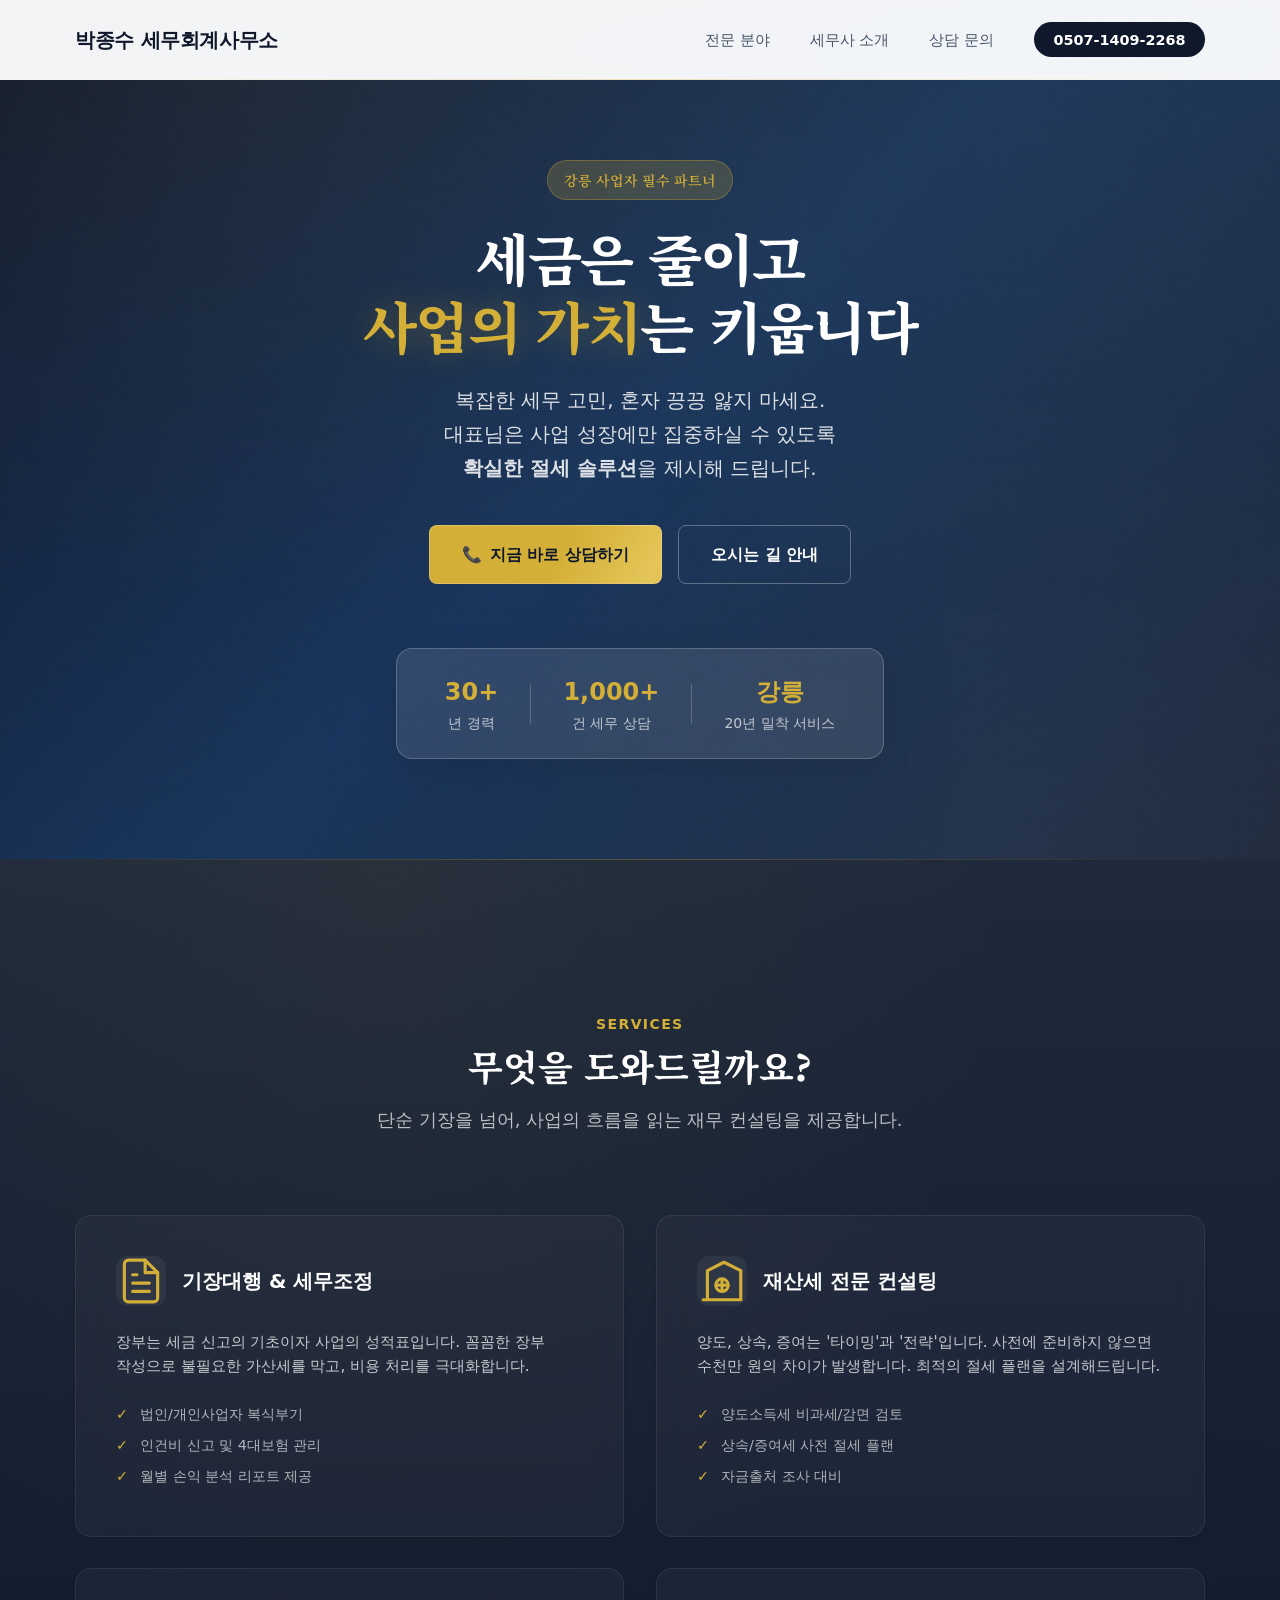
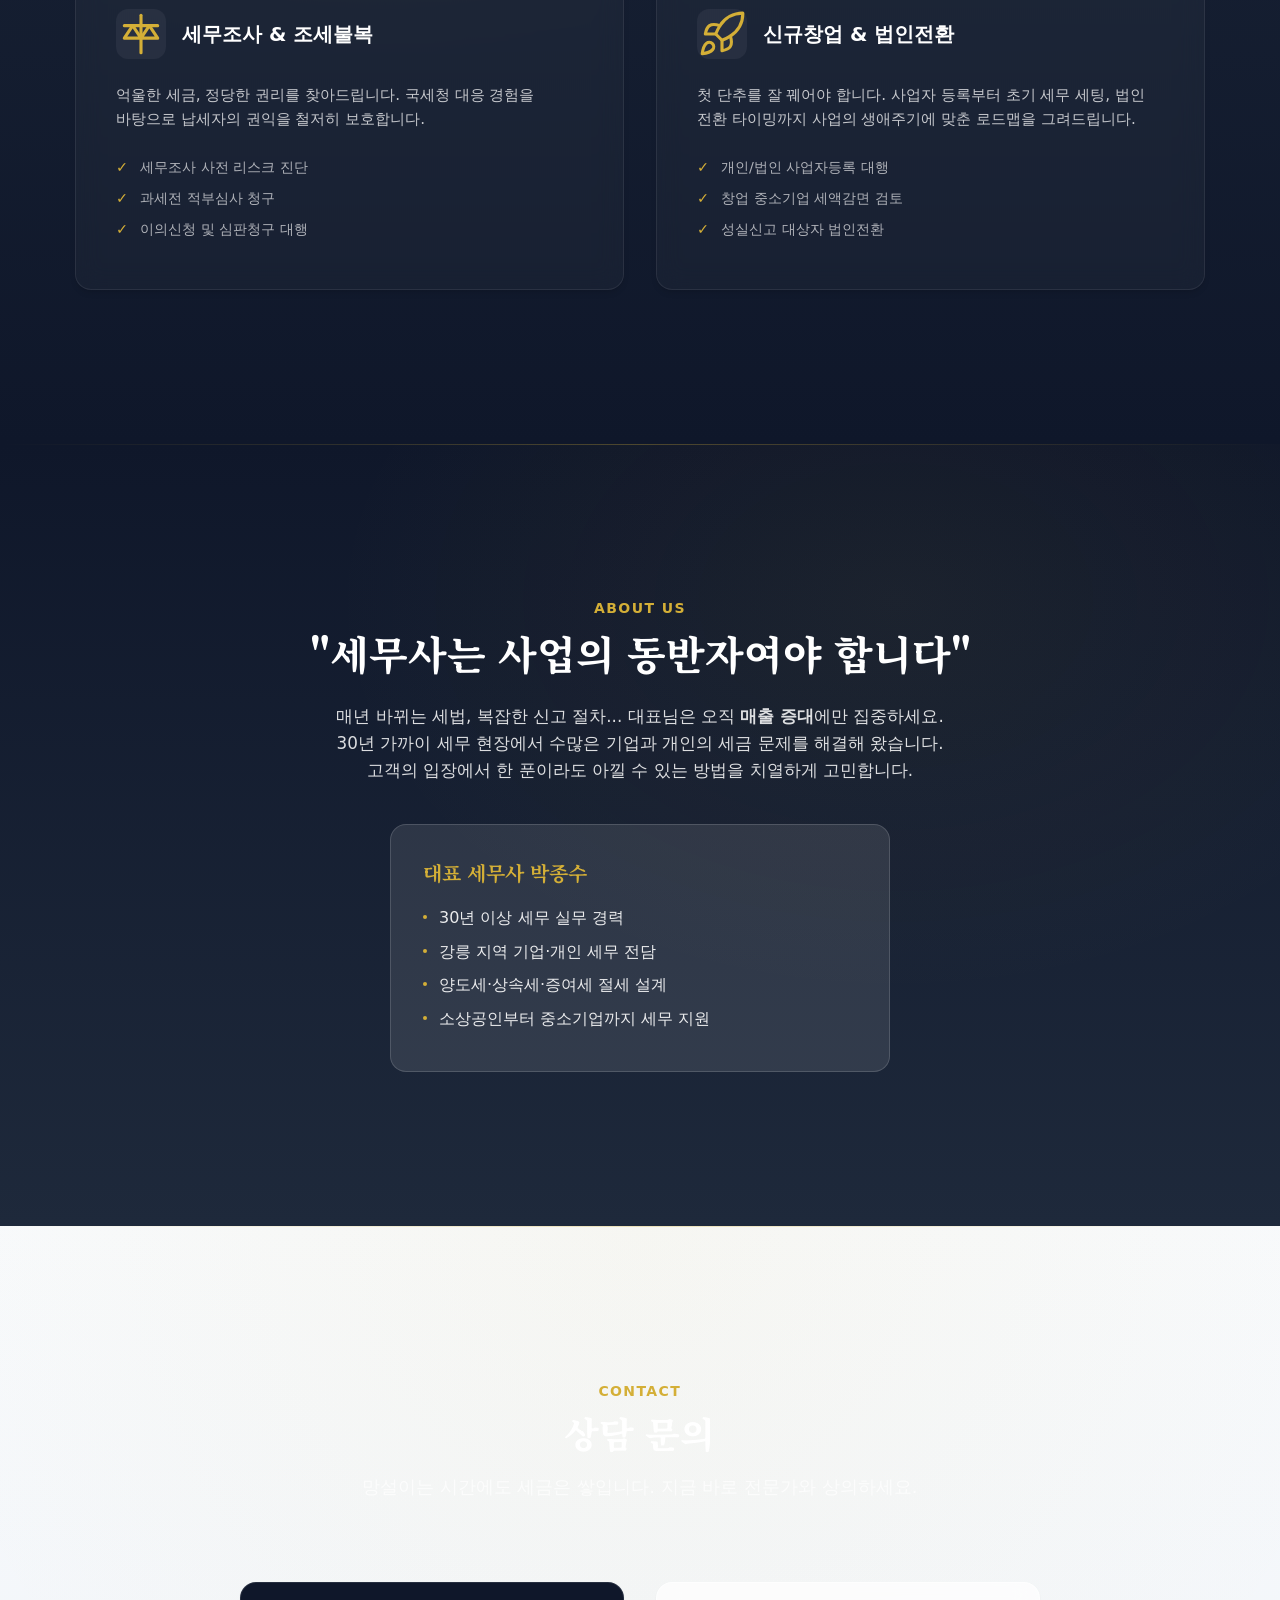
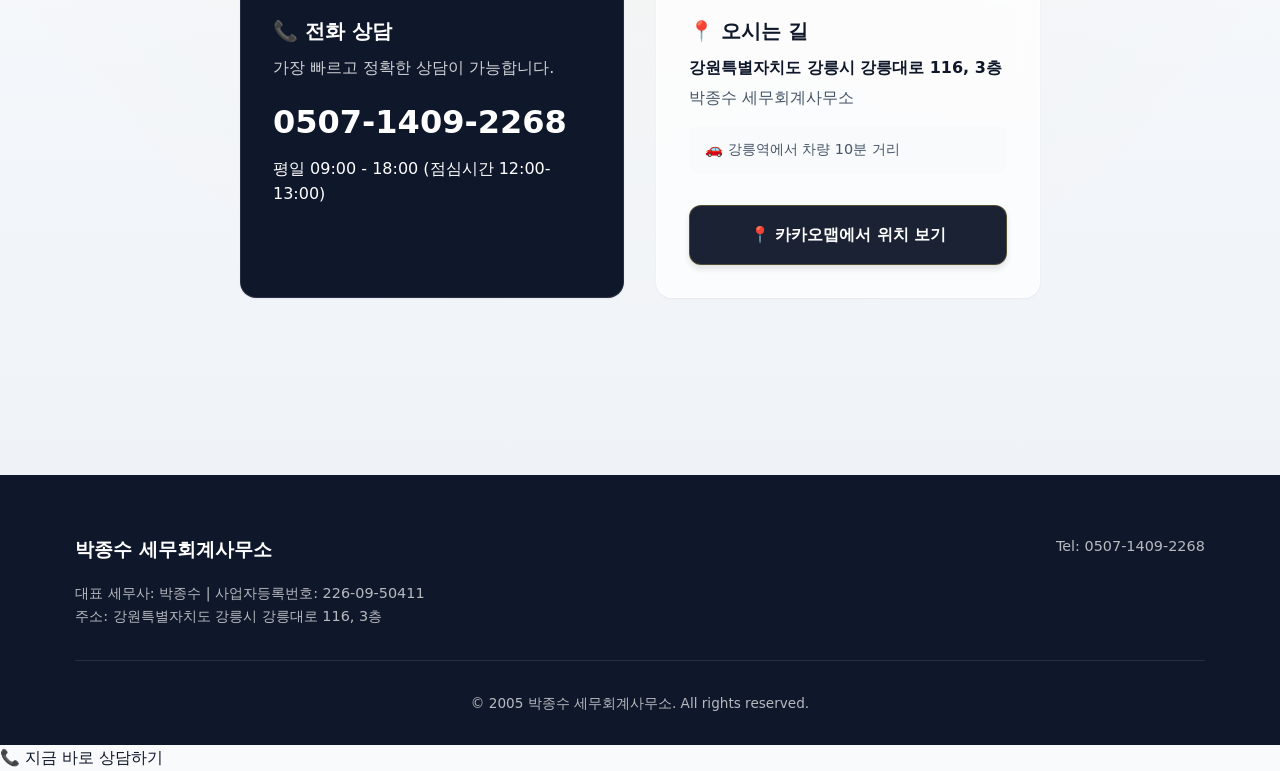
==== index.html @ 30dcf9b4 "refactor: Premium UI polish - dark services, gold SVG icons, glassmorphism contact" ====
<!DOCTYPE html>
<html lang="ko">
<head>
    <meta charset="UTF-8">
    <meta name="viewport" content="width=device-width, initial-scale=1.0">

    <!-- Primary SEO Meta Tags -->
    <title>강릉 세무사 박종수 | 30년 경력 세무 전문가 | 박종수 세무회계사무소</title>
    <meta name="title" content="강릉 세무사 박종수 | 30년 경력 세무 전문가 | 박종수 세무회계사무소">
    <meta name="description" content="강릉 세무사 박종수 세무회계사무소. 30년 경력, 1,000건+ 상담 세무 전문가. 기장대행, 양도세, 상속세, 증여세, 법인세, 종합소득세 절세 컨설팅. 강릉 지역 20년 밀착 서비스. ☎ 0507-1409-2268">
    <meta name="keywords" content="강릉 세무사, 박종수 세무사, 강릉 세무회계사무소, 강릉 기장대행, 강릉 양도세, 강릉 상속세, 강릉 증여세, 강릉 법인세, 강릉 종합소득세, 강릉 세무조사, 강릉 절세, 강원도 세무사, 박종수 세무회계사무소">
    <meta name="author" content="박종수 세무회계사무소">
    <meta name="robots" content="index, follow">
    <meta name="googlebot" content="index, follow">
    <link rel="canonical" href="https://soobank.co.kr/">

    <!-- Geographic Meta Tags -->
    <meta name="geo.region" content="KR-42">
    <meta name="geo.placename" content="강릉시">
    <meta name="geo.position" content="37.7519;128.8761">
    <meta name="ICBM" content="37.7519, 128.8761">

    <!-- Open Graph / Facebook -->
    <meta property="og:type" content="website">
    <meta property="og:url" content="https://soobank.co.kr/">
    <meta property="og:title" content="강릉 세무사 박종수 | 30년 경력 세무 전문가">
    <meta property="og:description" content="강릉 세무사 박종수. 30년 경력으로 기장대행, 양도세, 상속세, 증여세 절세 컨설팅. 강릉세무서 국세심사위원 출신. ☎ 0507-1409-2268">
    <meta property="og:image" content="https://soobank.co.kr/og-image.png">
    <meta property="og:locale" content="ko_KR">
    <meta property="og:site_name" content="박종수 세무회계사무소">

    <!-- Twitter -->
    <meta property="twitter:card" content="summary_large_image">
    <meta property="twitter:url" content="https://soobank.co.kr/">
    <meta property="twitter:title" content="강릉 세무사 박종수 | 30년 경력 세무 전문가">
    <meta property="twitter:description" content="강릉 세무사 박종수. 30년 경력으로 기장대행, 양도세, 상속세, 증여세 절세 컨설팅. ☎ 0507-1409-2268">
    <meta property="twitter:image" content="https://soobank.co.kr/og-image.png">

    <!-- Naver Verification -->
    <meta name="naver-site-verification" content="2320825274162b0b25478b65bf905ed5613c38e8" />

    <!-- Google Verification (구글 서치콘솔 등록 후 추가) -->
    <!-- <meta name="google-site-verification" content="YOUR_VERIFICATION_CODE" /> -->

    <!-- Favicon -->
    <link rel="icon" href="data:image/svg+xml,<svg xmlns=%22http://www.w3.org/2000/svg%22 viewBox=%220 0 100 100%22><text y=%22.9em%22 font-size=%2290%22>⚖️</text></svg>">

    <!-- JSON-LD Structured Data for Local Business -->
    <script type="application/ld+json">
    {
        "@context": "https://schema.org",
        "@type": "AccountingService",
        "name": "박종수 세무회계사무소",
        "alternateName": "강릉 세무사 박종수",
        "description": "강릉 세무사 박종수 세무회계사무소. 30년 경력의 세무 전문가가 기장대행, 양도세, 상속세, 증여세, 법인세, 종합소득세 절세 컨설팅을 제공합니다.",
        "url": "https://soobank.co.kr",
        "telephone": "+82-507-1409-2268",
        "email": "",
        "address": {
            "@type": "PostalAddress",
            "streetAddress": "강릉대로 116, 3층",
            "addressLocality": "강릉시",
            "addressRegion": "강원특별자치도",
            "postalCode": "25547",
            "addressCountry": "KR"
        },
        "geo": {
            "@type": "GeoCoordinates",
            "latitude": 37.7519,
            "longitude": 128.8761
        },
        "openingHoursSpecification": [
            {
                "@type": "OpeningHoursSpecification",
                "dayOfWeek": ["Monday", "Tuesday", "Wednesday", "Thursday", "Friday"],
                "opens": "09:00",
                "closes": "18:00"
            }
        ],
        "priceRange": "$$",
        "image": "https://soobank.co.kr/og-image.png",
        "sameAs": [],
        "founder": {
            "@type": "Person",
            "name": "박종수",
            "jobTitle": "대표 세무사"
        },
        "areaServed": {
            "@type": "City",
            "name": "강릉시"
        },
        "hasOfferCatalog": {
            "@type": "OfferCatalog",
            "name": "세무 서비스",
            "itemListElement": [
                {
                    "@type": "Offer",
                    "itemOffered": {
                        "@type": "Service",
                        "name": "기장대행 및 세무조정",
                        "description": "법인/개인사업자 복식부기, 인건비 신고, 4대보험 관리"
                    }
                },
                {
                    "@type": "Offer",
                    "itemOffered": {
                        "@type": "Service",
                        "name": "양도소득세 컨설팅",
                        "description": "양도소득세 비과세/감면 검토, 절세 플랜 설계"
                    }
                },
                {
                    "@type": "Offer",
                    "itemOffered": {
                        "@type": "Service",
                        "name": "상속세/증여세 컨설팅",
                        "description": "상속/증여세 사전 절세 플랜, 자금출처 조사 대비"
                    }
                },
                {
                    "@type": "Offer",
                    "itemOffered": {
                        "@type": "Service",
                        "name": "세무조사 대응",
                        "description": "세무조사 사전 리스크 진단, 과세전 적부심사 청구"
                    }
                }
            ]
        }
    }
    </script>

    <!-- BreadcrumbList Structured Data -->
    <script type="application/ld+json">
    {
        "@context": "https://schema.org",
        "@type": "BreadcrumbList",
        "itemListElement": [
            {
                "@type": "ListItem",
                "position": 1,
                "name": "홈",
                "item": "https://soobank.co.kr/"
            }
        ]
    }
    </script>
    <link rel="stylesheet" href="styles.css?v=1.7">
    <link rel="preconnect" href="https://fonts.googleapis.com">
    <link rel="preconnect" href="https://fonts.gstatic.com" crossorigin>
    <link href="https://fonts.googleapis.com/css2?family=Noto+Serif+KR:wght@300;400;500;600;700;900&family=Pretendard:wght@300;400;500;600;700;800&display=swap" rel="stylesheet">
</head>
<body>
    <!-- 네비게이션 -->
    <nav class="navbar">
        <div class="container">
            <div class="nav-brand">
                <h2>박종수 세무회계사무소</h2>
            </div>
            <ul class="nav-menu">
                <li><a href="#services">전문 분야</a></li>
                <li><a href="#about">세무사 소개</a></li>
                <li><a href="#contact">상담 문의</a></li>
                <li><a href="tel:0507-1409-2268" class="nav-cta">0507-1409-2268</a></li>
            </ul>
            <button class="mobile-menu-toggle" aria-label="메뉴 열기">
                <span></span>
                <span></span>
                <span></span>
            </button>
        </div>
    </nav>

    <!-- Hero Section -->
    <section id="hero" class="hero">
        <div class="hero-bg-parallax layer-1"></div>
        <div class="hero-bg-parallax layer-2"></div>
        <div class="container">
            <div class="hero-content">
                <span class="hero-badge hero-animate" style="--delay: 0">강릉 사업자 필수 파트너</span>
                <h1 class="hero-title hero-animate" style="--delay: 1">
                    세금은 줄이고<br>
                    <span class="text-highlight">사업의 가치</span>는 키웁니다
                </h1>
                <p class="hero-subtitle hero-animate" style="--delay: 2">
                    복잡한 세무 고민, 혼자 끙끙 앓지 마세요.<br>
                    대표님은 사업 성장에만 집중하실 수 있도록<br>
                    <strong>확실한 절세 솔루션</strong>을 제시해 드립니다.
                </p>
                <div class="hero-cta hero-animate" style="--delay: 3">
                    <a href="tel:0507-1409-2268" class="btn btn-primary" data-magnetic>
                        <span class="btn-icon">📞</span> 지금 바로 상담하기
                    </a>
                    <a href="#contact" class="btn btn-outline" data-magnetic>오시는 길 안내</a>
                </div>

                <div class="hero-trust hero-animate" style="--delay: 4">
                    <div class="trust-item">
                        <span class="trust-num" data-count="30" data-suffix="+">0</span>
                        <span class="trust-label">년 경력</span>
                    </div>
                    <div class="trust-divider"></div>
                    <div class="trust-item">
                        <span class="trust-num" data-count="1000" data-suffix="+" data-format="comma">0</span>
                        <span class="trust-label">건 세무 상담</span>
                    </div>
                    <div class="trust-divider"></div>
                    <div class="trust-item">
                        <span class="trust-num">강릉</span>
                        <span class="trust-label">20년 밀착 서비스</span>
                    </div>
                </div>
            </div>
        </div>
    </section>

    <!-- Services Section -->
    <section id="services" class="services">
        <div class="container">
            <div class="section-header">
                <span class="section-tag">SERVICES</span>
                <h2 class="section-title">무엇을 도와드릴까요?</h2>
                <p class="section-subtitle">단순 기장을 넘어, 사업의 흐름을 읽는 재무 컨설팅을 제공합니다.</p>
            </div>
            <div class="services-grid">
                <div class="service-card">
                    <div class="service-header">
                        <div class="service-icon"><svg xmlns="http://www.w3.org/2000/svg" width="100%" height="100%" viewBox="0 0 24 24" fill="none" stroke="#D4AF37" stroke-width="1.5" stroke-linecap="round" stroke-linejoin="round"><path d="M14 2H6a2 2 0 0 0-2 2v16a2 2 0 0 0 2 2h12a2 2 0 0 0 2-2V8z"/><polyline points="14 2 14 8 20 8"/><line x1="16" y1="13" x2="8" y2="13"/><line x1="16" y1="17" x2="8" y2="17"/><polyline points="10 9 9 9 8 9"/></svg></div>
                        <h3>기장대행&nbsp;&amp;&nbsp;세무조정</h3>
                    </div>
                    <p class="service-desc">장부는 세금 신고의 기초이자 사업의 성적표입니다. 꼼꼼한 장부 작성으로 불필요한 가산세를 막고, 비용 처리를 극대화합니다.</p>
                    <ul class="service-list">
                        <li>법인/개인사업자 복식부기</li>
                        <li>인건비 신고 및 4대보험 관리</li>
                        <li>월별 손익 분석 리포트 제공</li>
                    </ul>
                </div>
                <div class="service-card">
                    <div class="service-header">
                        <div class="service-icon"><svg xmlns="http://www.w3.org/2000/svg" width="100%" height="100%" viewBox="0 0 24 24" fill="none" stroke="#D4AF37" stroke-width="1.5" stroke-linecap="round" stroke-linejoin="round"><path d="M3 21h18"/><path d="M5 21V7l8-4 8 4v14"/><circle cx="12" cy="14" r="3"/><line x1="12" y1="12" x2="12" y2="16"/><line x1="10" y1="14" x2="14" y2="14"/></svg></div>
                        <h3>재산세 전문 컨설팅</h3>
                    </div>
                    <p class="service-desc">양도, 상속, 증여는 '타이밍'과 '전략'입니다. 사전에 준비하지 않으면 수천만 원의 차이가 발생합니다. 최적의 절세 플랜을 설계해드립니다.</p>
                    <ul class="service-list">
                        <li>양도소득세 비과세/감면 검토</li>
                        <li>상속/증여세 사전 절세 플랜</li>
                        <li>자금출처 조사 대비</li>
                    </ul>
                </div>
                <div class="service-card">
                    <div class="service-header">
                        <div class="service-icon"><svg xmlns="http://www.w3.org/2000/svg" width="100%" height="100%" viewBox="0 0 24 24" fill="none" stroke="#D4AF37" stroke-width="1.5" stroke-linecap="round" stroke-linejoin="round"><line x1="12" y1="3" x2="12" y2="21"/><path d="M8 8l-4 6h8l-4-6"/><path d="M16 8l-4 6h8l-4-6"/><line x1="4" y1="8" x2="20" y2="8"/></svg></div>
                        <h3>세무조사&nbsp;&amp;&nbsp;조세불복</h3>
                    </div>
                    <p class="service-desc">억울한 세금, 정당한 권리를 찾아드립니다. 국세청 대응 경험을 바탕으로 납세자의 권익을 철저히 보호합니다.</p>
                    <ul class="service-list">
                        <li>세무조사 사전 리스크 진단</li>
                        <li>과세전 적부심사 청구</li>
                        <li>이의신청 및 심판청구 대행</li>
                    </ul>
                </div>
                <div class="service-card">
                    <div class="service-header">
                        <div class="service-icon"><svg xmlns="http://www.w3.org/2000/svg" width="100%" height="100%" viewBox="0 0 24 24" fill="none" stroke="#D4AF37" stroke-width="1.5" stroke-linecap="round" stroke-linejoin="round"><path d="M4.5 16.5c-1.5 1.26-2 5-2 5s3.74-.5 5-2c.71-.84.7-2.13-.09-2.91a2.18 2.18 0 0 0-2.91-.09z"/><path d="M12 15l-3-3a22 22 0 0 1 2-3.95A12.88 12.88 0 0 1 22 2c0 2.72-.78 7.5-6 11a22.35 22.35 0 0 1-4 2z"/><path d="M9 12H4s.55-3.03 2-4c1.62-1.08 5 0 5 0"/><path d="M12 15v5s3.03-.55 4-2c1.08-1.62 0-5 0-5"/></svg></div>
                        <h3>신규창업&nbsp;&amp;&nbsp;법인전환</h3>
                    </div>
                    <p class="service-desc">첫 단추를 잘 꿰어야 합니다. 사업자 등록부터 초기 세무 세팅, 법인 전환 타이밍까지 사업의 생애주기에 맞춘 로드맵을 그려드립니다.</p>
                    <ul class="service-list">
                        <li>개인/법인 사업자등록 대행</li>
                        <li>창업 중소기업 세액감면 검토</li>
                        <li>성실신고 대상자 법인전환</li>
                    </ul>
                </div>
            </div>
        </div>
    </section>

    <!-- About Section -->
    <section id="about" class="about">
        <div class="container">
            <div class="about-content-centered">
                <span class="section-tag">ABOUT US</span>
                <h2 class="about-title">"세무사는 사업의 동반자여야 합니다"</h2>
                <p class="about-desc">
                    매년 바뀌는 세법, 복잡한 신고 절차... 대표님은 오직 <strong>매출 증대</strong>에만 집중하세요.<br>
                    30년 가까이 세무 현장에서 수많은 기업과 개인의 세금 문제를 해결해 왔습니다.<br>
                    고객의 입장에서 한 푼이라도 아낄 수 있는 방법을 치열하게 고민합니다.
                </p>

                <div class="profile-box">
                    <h3>대표 세무사 박종수</h3>
                    <ul class="career-list">
                        <li>30년 이상 세무 실무 경력</li>
                        <li>강릉 지역 기업·개인 세무 전담</li>
                        <li>양도세·상속세·증여세 절세 설계</li>
                        <li>소상공인부터 중소기업까지 세무 지원</li>
                    </ul>
                </div>
            </div>
        </div>
    </section>

    <!-- Contact Section -->
    <section id="contact" class="contact">
        <div class="container">
            <div class="section-header">
                <span class="section-tag">CONTACT</span>
                <h2 class="section-title">상담 문의</h2>
                <p class="section-subtitle">망설이는 시간에도 세금은 쌓입니다. 지금 바로 전문가와 상의하세요.</p>
            </div>

            <div class="contact-cards">
                <div class="contact-card highlight">
                    <h3>📞 전화 상담</h3>
                    <p class="contact-desc">가장 빠르고 정확한 상담이 가능합니다.</p>
                    <a href="tel:0507-1409-2268" class="phone-number">0507-1409-2268</a>
                    <p class="operating-time">평일 09:00 - 18:00 (점심시간 12:00-13:00)</p>
                </div>

                <div class="contact-card location-card">
                    <h3>📍 오시는 길</h3>
                    <div class="location-info">
                        <p class="address"><strong>강원특별자치도 강릉시 강릉대로 116, 3층</strong></p>
                        <p class="address-detail">박종수 세무회계사무소</p>
                        <div class="location-details">
                            <p>🚗 강릉역에서 차량 10분 거리</p>
                        </div>
                    </div>
                    <a href="https://map.kakao.com/link/search/강원특별자치도 강릉시 강릉대로 116" target="_blank" rel="noopener" class="map-link-btn">
                        📍 카카오맵에서 위치 보기
                    </a>
                </div>
            </div>
        </div>
    </section>

    <!-- Footer -->
    <footer class="footer">
        <div class="container">
            <div class="footer-inner">
                <div class="footer-brand">
                    <h3>박종수 세무회계사무소</h3>
                    <p>대표 세무사: 박종수 | 사업자등록번호: 226-09-50411</p>
                    <p>주소: 강원특별자치도 강릉시 강릉대로 116, 3층</p>
                </div>
                <div class="footer-contact">
                    <p>Tel: 0507-1409-2268</p>
                </div>
            </div>
            <div class="footer-copyright">
                <p>&copy; 2005 박종수 세무회계사무소. All rights reserved.</p>
            </div>
        </div>
    </footer>

    <!-- Scroll to Top Button -->
    <button id="scrollTopBtn" class="scroll-top-btn" aria-label="맨 위로 가기">
        ↑
    </button>

    <!-- Mobile Sticky CTA -->
    <div class="mobile-sticky-cta">
        <a href="tel:0507-1409-2268">
            📞 지금 바로 상담하기
        </a>
    </div>

    <script src="script.js?v=1.3"></script>
</body>
</html>
---- styles.css ----
/* ===== Reset & Base Styles ===== */
* {
    margin: 0;
    padding: 0;
    box-sizing: border-box;
}

:root {
    /* Modern Professional Palette */
    --primary: #0F172A;       /* Slate 900 - Deep, professional dark blue */
    --primary-light: #1E293B; /* Slate 800 */
    --accent: #D4AF37;        /* Metallic Gold - Trust & Wealth */
    --accent-hover: #B59326;

    --bg-white: #FFFFFF;
    --bg-light: #F8FAFC;      /* Slate 50 - Very subtle cool gray */
    --bg-card: #FFFFFF;

    --text-main: #0F172A;
    --text-body: #475569;     /* Slate 600 */
    --text-light: #94A3B8;    /* Slate 400 */

    --border: #E2E8F0;

    --shadow-sm: 0 1px 2px 0 rgb(0 0 0 / 0.05);
    --shadow-md: 0 4px 6px -1px rgb(0 0 0 / 0.1), 0 2px 4px -2px rgb(0 0 0 / 0.1);
    --shadow-lg: 0 10px 15px -3px rgb(0 0 0 / 0.1), 0 4px 6px -4px rgb(0 0 0 / 0.1);

    --container-width: 1280px;
    --header-height: 80px;

    --font-main: 'Pretendard', -apple-system, BlinkMacSystemFont, system-ui, sans-serif;
    --font-serif: 'Noto Serif KR', serif;
}

html {
    scroll-behavior: smooth;
    scroll-padding-top: var(--header-height);
}

body {
    font-family: var(--font-main);
    color: var(--text-main);
    line-height: 1.6;
    background-color: var(--bg-light);
    overflow-x: hidden;
    -webkit-font-smoothing: antialiased;
    word-break: keep-all;
    overflow-wrap: break-word;
}

body::before {
    content: "";
    position: fixed;
    top: 0;
    left: 0;
    width: 100%;
    height: 100%;
    pointer-events: none;
    z-index: 9999;
    opacity: 0.03;
    background-image: url("data:image/svg+xml,%3Csvg viewBox='0 0 200 200' xmlns='http://www.w3.org/2000/svg'%3E%3Cfilter id='noiseFilter'%3E%3CfeTurbulence type='fractalNoise' baseFrequency='0.65' numOctaves='3' stitchTiles='stitch'/%3E%3C/filter%3E%3Crect width='100%25' height='100%25' filter='url(%23noiseFilter)'/%3E%3C/svg%3E");
    mix-blend-mode: overlay;
}

a {
    text-decoration: none;
    color: inherit;
    transition: all 0.2s ease;
}

ul {
    list-style: none;
}

.container {
    max-width: min(var(--container-width), 92vw);
    margin: 0 auto;
    padding: 0 1.5rem;
}

/* ===== Accessibility ===== */
/* Global focus-visible styles */
a:focus-visible,
button:focus-visible {
    outline: 2px solid var(--accent);
    outline-offset: 3px;
}

/* Disable hover effects on touch devices */
@media (hover: none) {
    .service-card:hover {
        transform: none;
        box-shadow: var(--shadow-sm);
    }
    
    .service-card:hover .service-icon {
        background-color: var(--bg-light);
        transform: none;
    }
    
    .btn-primary:hover,
    .btn-outline:hover,
    .nav-cta:hover,
    .map-link-btn:hover {
        transform: none;
    }
}

/* Enhanced reduced motion */
@media (prefers-reduced-motion: reduce) {
    *,
    *::before,
    *::after {
        animation-duration: 0.01ms !important;
        animation-iteration-count: 1 !important;
        transition-duration: 0.01ms !important;
    }
    
    .service-card,
    .contact-card,
    .section-header,
    .about-content-centered {
        opacity: 1;
        transform: none;
    }
}

/* ===== Typography Utility ===== */
.text-highlight {
    color: var(--accent);
    position: relative;
    display: inline-block;
    text-shadow: 0 0 30px rgba(212, 175, 55, 0.3);
}

.section-tag {
    display: block;
    font-size: 0.875rem;
    font-weight: 700;
    color: var(--accent);
    letter-spacing: 0.1em;
    margin-bottom: 0.5rem;
    text-transform: uppercase;
}

.section-title {
    font-size: clamp(1.75rem, 3vw, 2.25rem);
    font-weight: 800;
    margin-bottom: 1rem;
    line-height: 1.3;
    font-family: var(--font-serif);
}

.section-subtitle {
    font-size: 1.125rem;
    color: var(--text-body);
    max-width: 600px;
    margin: 0 auto;
}

/* ===== Navbar ===== */
.navbar {
    height: var(--header-height);
    background: rgba(255, 255, 255, 0.75);
    backdrop-filter: blur(16px) saturate(180%);
    -webkit-backdrop-filter: blur(16px) saturate(180%);
    position: fixed;
    top: 0;
    width: 100%;
    z-index: 1000;
    border-bottom: 1px solid rgba(255, 255, 255, 0.3);
}

.navbar::after {
    content: '';
    position: absolute;
    bottom: -1px;
    left: 0;
    width: 100%;
    height: 1px;
    background: linear-gradient(90deg, transparent, rgba(212, 175, 55, 0.3), transparent);
    pointer-events: none;
}

.navbar .container {
    display: flex;
    justify-content: space-between;
    align-items: center;
    height: 100%;
}

.nav-brand h2 {
    font-size: 1.25rem;
    font-weight: 800;
    color: var(--primary);
    letter-spacing: -0.02em;
    white-space: nowrap;
}

.nav-menu {
    display: flex;
    gap: 2.5rem;
    align-items: center;
}

.nav-menu a {
    font-size: 0.95rem;
    font-weight: 500;
    color: var(--text-body);
}

.nav-menu a:hover {
    color: var(--primary);
}

.nav-cta {
    background-color: var(--primary);
    color: white !important;
    padding: 0.6rem 1.2rem;
    border-radius: 50px;
    font-weight: 600 !important;
    font-size: 0.9rem !important;
    transition: transform 0.2s cubic-bezier(0.2, 0, 0.2, 1),
                background-color 0.2s ease,
                box-shadow 0.2s ease;
}

.nav-cta:hover {
    background-color: var(--primary-light);
    transform: translateY(-2px);
    box-shadow: 0 4px 12px rgba(15, 23, 42, 0.15);
}

.nav-cta:active {
    transform: translateY(0);
}

.nav-cta:focus-visible {
    outline: 2px solid var(--accent);
    outline-offset: 2px;
}

.mobile-menu-toggle {
    display: none;
    border: none;
    background: none;
    flex-direction: column;
    gap: 5px;
    cursor: pointer;
}

.mobile-menu-toggle span {
    width: 24px;
    height: 2px;
    background-color: var(--primary);
}

/* ===== Hero Section ===== */
.hero {
    padding-top: calc(var(--header-height) + 80px);
    padding-bottom: 100px;
    background: 
        radial-gradient(ellipse at 20% 0%, rgba(212, 175, 55, 0.08) 0%, transparent 50%),
        radial-gradient(ellipse at 80% 100%, rgba(255, 255, 255, 0.03) 0%, transparent 40%),
        linear-gradient(135deg, var(--primary) 0%, #1a365d 50%, var(--primary-light) 100%);
    position: relative;
    overflow: hidden;
}

.hero-bg-parallax {
    position: absolute;
    top: -10%;
    left: 0;
    right: 0;
    bottom: -10%;
    pointer-events: none;
    will-change: transform;
}

.layer-1 {
    background-image:
        radial-gradient(circle at 20% 50%, rgba(15, 23, 42, 0.02) 0%, transparent 50%),
        radial-gradient(circle at 80% 20%, rgba(212, 175, 55, 0.03) 0%, transparent 40%),
        radial-gradient(circle at 40% 80%, rgba(15, 23, 42, 0.015) 0%, transparent 45%);
    z-index: 1;
}

.layer-2 {
    background-image: url("data:image/svg+xml,%3Csvg width='60' height='60' viewBox='0 0 60 60' xmlns='http://www.w3.org/2000/svg'%3E%3Cg fill='none' fill-rule='evenodd'%3E%3Cg fill='%230F172A' fill-opacity='0.015'%3E%3Cpath d='M36 34v-4h-2v4h-4v2h4v4h2v-4h4v-2h-4zm0-30V0h-2v4h-4v2h4v4h2V6h4V4h-4zM6 34v-4H4v4H0v2h4v4h2v-4h4v-2H6zM6 4V0H4v4H0v2h4v4h2V6h4V4H6z'/%3E%3C/g%3E%3C/g%3E%3C/svg%3E");
    z-index: 2;
}

.hero-content {
    text-align: center;
    max-width: 800px;
    margin: 0 auto;
    position: relative;
    z-index: 10;
}

/* Hero Sequential Animation */
.hero-animate {
    opacity: 0;
    transform: translateY(20px);
    animation: heroFadeIn 0.6s cubic-bezier(0.2, 0, 0.2, 1) forwards;
    animation-delay: calc(var(--delay, 0) * 0.12s);
}

@keyframes heroFadeIn {
    to {
        opacity: 1;
        transform: translateY(0);
    }
}

@keyframes shimmer {
    0% {
        background-position: 200% 0;
    }
    100% {
        background-position: -200% 0;
    }
}

/* Reduced motion preference */
@media (prefers-reduced-motion: reduce) {
    .hero-animate {
        opacity: 1;
        transform: none;
        animation: none;
    }
}

.hero-badge {
    display: inline-block;
    background-color: rgba(212, 175, 55, 0.2);
    color: var(--accent);
    padding: 0.5rem 1rem;
    border-radius: 50px;
    font-size: 0.875rem;
    font-weight: 600;
    margin-bottom: 1.5rem;
    border: 1px solid rgba(212, 175, 55, 0.3);
    font-family: var(--font-serif);
}

.hero-title {
    font-size: clamp(2.25rem, 5vw, 3.5rem);
    font-weight: 800;
    line-height: 1.2;
    margin-bottom: 1.5rem;
    letter-spacing: -0.03em;
    color: white;
    font-family: var(--font-serif);
}

.hero-subtitle {
    font-size: clamp(1rem, 2vw, 1.25rem);
    color: rgba(255, 255, 255, 0.85);
    margin-bottom: 2.5rem;
    font-weight: 400;
    line-height: 1.7;
}

.hero-cta {
    display: flex;
    gap: 1rem;
    justify-content: center;
    margin-bottom: 4rem;
}

.btn-primary {
    background: linear-gradient(120deg, var(--accent) 30%, #E5C558 50%, var(--accent) 70%);
    background-size: 200% 100%;
    animation: shimmer 6s linear infinite;
    color: var(--primary);
    padding: 1rem 2rem;
    border-radius: 8px;
    font-weight: 700;
    display: inline-flex;
    align-items: center;
    gap: 0.5rem;
    transition: transform 0.2s cubic-bezier(0.2, 0, 0.2, 1),
                box-shadow 0.2s cubic-bezier(0.2, 0, 0.2, 1);
    position: relative;
    overflow: hidden;
    border: 1px solid rgba(255, 255, 255, 0.2);
}

.btn-primary:hover {
    background-position: 100% 0; /* Accelerate shimmer on hover or shift */
    transform: translateY(-2px);
    box-shadow: 0 8px 25px rgba(212, 175, 55, 0.4);
}

.btn-primary:active {
    transform: translateY(0);
    box-shadow: 0 4px 12px rgba(212, 175, 55, 0.25);
}

.btn-primary:focus-visible {
    outline: 2px solid var(--accent);
    outline-offset: 3px;
}

.btn-outline {
    background-color: transparent;
    color: white;
    border: 1px solid rgba(255, 255, 255, 0.3);
    padding: 1rem 2rem;
    border-radius: 8px;
    font-weight: 600;
    transition: transform 0.2s cubic-bezier(0.2, 0, 0.2, 1),
                border-color 0.2s ease,
                background-color 0.2s ease;
}

.btn-outline:hover {
    border-color: white;
    background-color: rgba(255, 255, 255, 0.1);
    transform: translateY(-2px);
}

.btn-outline:active {
    transform: translateY(0);
    background-color: rgba(255, 255, 255, 0.15);
}

.btn-outline:focus-visible {
    outline: 2px solid white;
    outline-offset: 3px;
}

.hero-trust {
    display: inline-flex;
    align-items: center;
    gap: 2rem;
    padding: 1.5rem 3rem;
    background: rgba(255, 255, 255, 0.1);
    border-radius: 16px;
    backdrop-filter: blur(16px);
    -webkit-backdrop-filter: blur(16px);
    border: 1px solid rgba(255, 255, 255, 0.2);
    box-shadow: 0 8px 32px 0 rgba(0, 0, 0, 0.1);
}

.trust-item {
    display: flex;
    flex-direction: column;
    align-items: center;
}

.trust-num {
    font-size: 1.5rem;
    font-weight: 800;
    color: var(--accent);
}

.trust-label {
    font-size: 0.875rem;
    color: rgba(255, 255, 255, 0.7);
}

.trust-divider {
    width: 1px;
    height: 40px;
    background-color: rgba(255, 255, 255, 0.2);
}

/* ===== Services Section ===== */
.services {
    padding: clamp(6rem, 12vw, 10rem) 0;
    background: 
        radial-gradient(ellipse at 30% 0%, rgba(212, 175, 55, 0.05) 0%, transparent 50%),
        linear-gradient(180deg, var(--primary-light) 0%, var(--primary) 100%);
    position: relative;
    color: white;
}

.services::before {
    content: "";
    position: absolute;
    top: 0;
    left: 0;
    right: 0;
    height: 1px;
    background: linear-gradient(90deg, transparent, rgba(212, 175, 55, 0.3), transparent);
}

.section-header {
    text-align: center;
    margin-bottom: 5rem;
    /* Reveal animation */
    opacity: 0;
    transform: translateY(30px) scale(0.95);
    transition: opacity 0.8s cubic-bezier(0.23, 1, 0.32, 1),
                transform 0.8s cubic-bezier(0.23, 1, 0.32, 1);
    will-change: transform, opacity;
}

.section-header .section-title {
    color: white;
}

.section-header .section-subtitle {
    color: rgba(255, 255, 255, 0.7);
}

.section-header.reveal-visible {
    opacity: 1;
    transform: translateY(0) scale(1);
}

.services-grid {
    display: grid;
    grid-template-columns: repeat(2, 1fr);
    gap: 2rem;
}

.service-card {
    background: rgba(255, 255, 255, 0.03);
    padding: 2.5rem;
    border-radius: 16px;
    backdrop-filter: blur(12px);
    -webkit-backdrop-filter: blur(12px);
    transition: transform 0.3s cubic-bezier(0.2, 0, 0.2, 1),
                box-shadow 0.3s cubic-bezier(0.2, 0, 0.2, 1),
                border-color 0.3s ease,
                background-color 0.3s ease,
                opacity 0.8s cubic-bezier(0.23, 1, 0.32, 1);
    border: 1px solid rgba(255, 255, 255, 0.08);
    box-shadow: 0 4px 6px -1px rgba(0, 0, 0, 0.1), 0 2px 4px -1px rgba(0, 0, 0, 0.06);
    /* Stagger animation setup */
    opacity: 0;
    transform: translateY(30px) scale(0.95);
    will-change: transform, opacity;
}

.service-card.reveal-visible {
    opacity: 1;
    transform: translateY(0) scale(1);
}

/* Stagger delays */
.service-card:nth-child(1) { transition-delay: 0ms; }
.service-card:nth-child(2) { transition-delay: 80ms; }
.service-card:nth-child(3) { transition-delay: 160ms; }
.service-card:nth-child(4) { transition-delay: 240ms; }

.service-card:hover {
    transform: translateY(-6px);
    box-shadow: 0 20px 40px rgba(0, 0, 0, 0.2),
                0 1px 3px rgba(0, 0, 0, 0.1);
    border-color: rgba(212, 175, 55, 0.3);
    background: rgba(255, 255, 255, 0.05);
}

.service-card:hover .service-icon {
    background-color: rgba(212, 175, 55, 0.15);
    transform: scale(1.05);
    color: var(--accent);
}

.service-header {
    display: flex;
    align-items: center;
    gap: 1rem;
    margin-bottom: 1.5rem;
}

.service-icon {
    font-size: 2rem;
    background-color: rgba(255, 255, 255, 0.05);
    width: 50px;
    height: 50px;
    display: flex;
    align-items: center;
    justify-content: center;
    border-radius: 12px;
    transition: background-color 0.3s ease,
                transform 0.3s cubic-bezier(0.2, 0, 0.2, 1),
                color 0.3s ease;
}

.service-card h3 {
    font-size: 1.25rem;
    font-weight: 700;
    color: white;
    white-space: nowrap;
}

.service-desc {
    color: rgba(255, 255, 255, 0.75);
    font-size: 0.95rem;
    margin-bottom: 1.5rem;
    line-height: 1.6;
}

.service-list li {
    position: relative;
    padding-left: 1.5rem;
    margin-bottom: 0.5rem;
    font-size: 0.9rem;
    color: rgba(255, 255, 255, 0.65);
}

.service-list li::before {
    content: "✓";
    position: absolute;
    left: 0;
    color: var(--accent);
    font-weight: bold;
}

/* ===== Value Prop Section ===== */
.value-prop {
    background: linear-gradient(180deg, #F1F5F9 0%, #E2E8F0 100%);
    color: var(--primary);
    padding: 80px 0;
    text-align: center;
    border-top: 3px solid var(--accent);
    border-bottom: 3px solid var(--accent);
}

.value-content h2 {
    font-size: 2rem;
    font-weight: 700;
    margin-bottom: 1.5rem;
    color: var(--primary);
}

.value-content p {
    font-size: 1.1rem;
    color: var(--text-body);
    max-width: 700px;
    margin: 0 auto;
}

/* ===== About Section ===== */
.about {
    padding: clamp(6rem, 12vw, 10rem) 0;
    background: 
        radial-gradient(ellipse at 70% 20%, rgba(212, 175, 55, 0.05) 0%, transparent 45%),
        linear-gradient(180deg, var(--primary) 0%, var(--primary-light) 100%);
    position: relative;
}

.about::before {
    content: "";
    position: absolute;
    top: 0;
    left: 0;
    right: 0;
    height: 1px;
    background: linear-gradient(90deg, transparent, rgba(212, 175, 55, 0.3), transparent);
}

.about .section-tag {
    color: var(--accent);
}

.about-content-centered {
    max-width: 700px;
    margin: 0 auto;
    text-align: center;
    /* Reveal animation */
    opacity: 0;
    transform: translateY(30px) scale(0.95);
    transition: opacity 0.8s cubic-bezier(0.23, 1, 0.32, 1),
                transform 0.8s cubic-bezier(0.23, 1, 0.32, 1);
    will-change: transform, opacity;
}

.about-content-centered.reveal-visible {
    opacity: 1;
    transform: translateY(0) scale(1);
}

.about .about-title {
    font-size: clamp(1.75rem, 4vw, 2.5rem);
    font-weight: 800;
    line-height: 1.3;
    margin-bottom: 1.5rem;
    color: white;
    text-align: center;
    font-family: var(--font-serif);
}

.about .about-desc {
    color: rgba(255, 255, 255, 0.85);
    margin-bottom: 2.5rem;
    font-size: 1.05rem;
    text-align: center;
}

.about .profile-box {
    text-align: left;
    max-width: 500px;
    margin: 0 auto;
    background: rgba(255, 255, 255, 0.1);
    border: 1px solid rgba(255, 255, 255, 0.15);
    padding: 2rem;
    border-radius: 16px;
}

.about .profile-box h3 {
    font-size: 1.25rem;
    margin-bottom: 1rem;
    color: var(--accent);
    font-family: var(--font-serif);
}

.about .career-list li {
    margin-bottom: 0.5rem;
    padding-left: 1rem;
    position: relative;
    color: rgba(255, 255, 255, 0.9);
}

.about .career-list li::before {
    content: "";
    position: absolute;
    left: 0;
    top: 10px;
    width: 4px;
    height: 4px;
    background-color: var(--accent);
    border-radius: 50%;
}

/* ===== Contact Section ===== */
.contact {
    padding: clamp(6rem, 12vw, 10rem) 0;
    background: 
        radial-gradient(circle at 50% 0%, rgba(212, 175, 55, 0.05) 0%, transparent 70%),
        linear-gradient(180deg, #F8FAFC 0%, #EFF3F8 100%);
    position: relative;
}

.contact::before {
    content: "";
    position: absolute;
    top: 0;
    left: 0;
    right: 0;
    height: 1px;
    background: linear-gradient(90deg, transparent, rgba(212, 175, 55, 0.3), transparent);
}

.contact-cards {
    display: grid;
    grid-template-columns: repeat(2, 1fr);
    gap: 2rem;
    max-width: 800px;
    margin: 0 auto;
}

.contact-card {
    background: rgba(255, 255, 255, 0.7);
    padding: 2rem;
    border-radius: 16px;
    margin-bottom: 1.5rem;
    backdrop-filter: blur(12px);
    -webkit-backdrop-filter: blur(12px);
    border: 1px solid rgba(255, 255, 255, 0.6);
    box-shadow: var(--shadow-sm);
    /* Reveal animation */
    opacity: 0;
    transform: translateY(30px) scale(0.95);
    transition: opacity 0.8s cubic-bezier(0.23, 1, 0.32, 1),
                transform 0.8s cubic-bezier(0.23, 1, 0.32, 1),
                box-shadow 0.3s ease,
                border-color 0.3s ease;
    will-change: transform, opacity;
}

.contact-card:not(.highlight):hover {
    transform: translateY(-5px);
    box-shadow: 0 15px 30px rgba(212, 175, 55, 0.15);
    border-color: rgba(212, 175, 55, 0.4);
    background: rgba(255, 255, 255, 0.85);
}

.contact-card.reveal-visible {
    opacity: 1;
    transform: translateY(0) scale(1);
}

.contact-card.highlight {
    background: var(--primary);
    color: white;
    backdrop-filter: none; /* Disable blur for solid card */
    border: 1px solid rgba(255, 255, 255, 0.1);
}

.contact-card.highlight h3,
.contact-card.highlight p,
.contact-card.highlight .phone-number {
    color: white;
}

.contact-card h3 {
    font-size: 1.25rem;
    margin-bottom: 0.5rem;
}

.contact-desc {
    opacity: 0.8;
    margin-bottom: 1rem;
}

.phone-number {
    font-size: 2rem;
    font-weight: 800;
    display: block;
    margin-bottom: 0.5rem;
    transition: color 0.3s ease;
}

.phone-number:hover {
    color: var(--accent-hover);
}

.contact-card.highlight .phone-number:hover {
    color: var(--accent);
}

.location-card {
    display: flex;
    flex-direction: column;
    justify-content: space-between;
}

.location-info {
    flex: 1;
}

.location-info .address {
    font-size: 1rem;
    color: var(--text-main);
    margin-bottom: 0.25rem;
}

.location-info .address-detail {
    color: var(--text-body);
    margin-bottom: 1rem;
}

.location-details {
    background: var(--bg-light);
    padding: 0.75rem 1rem;
    border-radius: 8px;
    margin-bottom: 0.5rem;
}

.location-details p {
    font-size: 0.9rem;
    color: var(--text-body);
    margin-bottom: 0.25rem;
}

.location-details p:last-child {
    margin-bottom: 0;
}

.map-link-btn {
    display: flex;
    justify-content: center;
    align-items: center;
    gap: 0.5rem;
    margin-top: 1.5rem;
    padding: 1rem 1.5rem;
    background: rgba(15, 23, 42, 0.95);
    color: white !important;
    border-radius: 12px;
    font-weight: 600;
    font-size: 1rem;
    backdrop-filter: blur(8px);
    -webkit-backdrop-filter: blur(8px);
    border: 1px solid rgba(212, 175, 55, 0.3);
    box-shadow: 0 4px 6px rgba(0, 0, 0, 0.1);
    transition: all 0.3s cubic-bezier(0.2, 0, 0.2, 1);
    text-decoration: none;
}

.map-link-btn:hover {
    background: rgba(15, 23, 42, 1);
    transform: translateY(-2px);
    box-shadow: 0 8px 25px rgba(212, 175, 55, 0.3);
    border-color: var(--accent);
}

.map-link-btn:active {
    transform: translateY(0);
    box-shadow: 0 4px 12px rgba(15, 23, 42, 0.1);
}

.map-link-btn:focus-visible {
    outline: 2px solid var(--accent);
    outline-offset: 3px;
}

.modern-form {
    background: white;
    padding: 3rem;
    border-radius: 24px;
    box-shadow: var(--shadow-md);
}

.modern-form h3 {
    font-size: 1.5rem;
    margin-bottom: 0.5rem;
    color: var(--primary);
}

.modern-form p {
    color: var(--text-light);
    margin-bottom: 2rem;
    font-size: 0.9rem;
}

.input-group {
    margin-bottom: 1.5rem;
}

.input-group label {
    display: block;
    font-weight: 600;
    font-size: 0.9rem;
    margin-bottom: 0.5rem;
    color: var(--primary);
}

.input-group input,
.input-group select,
.input-group textarea {
    width: 100%;
    padding: 0.8rem 1rem;
    border: 1px solid var(--border);
    border-radius: 8px;
    font-family: inherit;
    font-size: 1rem;
    transition: all 0.2s;
    background-color: var(--bg-light);
}

.input-group input:focus,
.input-group select:focus,
.input-group textarea:focus {
    outline: none;
    border-color: var(--primary);
    background-color: white;
    box-shadow: 0 0 0 3px rgba(15, 23, 42, 0.1);
}

.btn-submit-full {
    width: 100%;
    padding: 1rem;
    background-color: var(--accent);
    color: white;
    border: none;
    border-radius: 8px;
    font-weight: 700;
    font-size: 1.1rem;
    cursor: pointer;
    transition: all 0.2s;
}

.btn-submit-full:hover {
    background-color: var(--accent-hover);
    transform: translateY(-2px);
    box-shadow: var(--shadow-md);
}

/* ===== Footer ===== */
.footer {
    background-color: var(--primary);
    color: rgba(255,255,255,0.7);
    padding: 60px 0 30px;
    font-size: 0.9rem;
}

.footer-inner {
    display: flex;
    justify-content: space-between;
    flex-wrap: wrap;
    gap: 2rem;
    padding-bottom: 2rem;
    border-bottom: 1px solid rgba(255,255,255,0.1);
}

.footer-brand h3 {
    color: white;
    font-size: 1.2rem;
    margin-bottom: 1rem;
}

.footer-contact p {
    margin-bottom: 0.5rem;
}

.footer-copyright {
    padding-top: 2rem;
    text-align: center;
    font-size: 0.85rem;
}

/* ===== Scroll Top ===== */
.scroll-top-btn {
    position: fixed;
    bottom: 30px;
    right: 30px;
    width: 48px;
    height: 48px;
    border-radius: 50%;
    background-color: white;
    color: var(--primary);
    border: 1px solid var(--border);
    box-shadow: var(--shadow-md);
    cursor: pointer;
    font-size: 1.2rem;
    opacity: 0;
    transform: translateY(10px);
    transition: all 0.3s;
    pointer-events: none;
    z-index: 900;
}

.scroll-top-btn.visible {
    opacity: 1;
    transform: translateY(0);
    pointer-events: auto;
}

.scroll-top-btn:hover {
    background-color: var(--primary);
    color: white;
}

/* ===== Mobile Responsive ===== */
@media (max-width: 768px) {
    /* Base */
    .container {
        padding: 0 1rem;
    }

    /* Navbar */
    .navbar {
        height: 70px;
    }

    .navbar .container {
        padding: 0 1rem;
    }

    .nav-brand h2 {
        font-size: 1rem;
    }

    .nav-menu {
        display: none;
        position: absolute;
        top: 70px;
        left: 0;
        right: 0;
        background: white;
        flex-direction: column;
        padding: 1.5rem;
        box-shadow: var(--shadow-lg);
        border-bottom: 1px solid var(--border);
        gap: 1rem;
    }

    .nav-menu.active {
        display: flex;
    }

    .nav-menu a {
        padding: 0.75rem 0;
        font-size: 1rem;
    }

    .nav-cta {
        width: 100%;
        text-align: center;
        padding: 1rem;
        font-size: 1rem !important;
    }

    .mobile-menu-toggle {
        display: flex;
    }

    /* Hero Section */
    .hero {
        padding-top: calc(70px + 40px);
        padding-bottom: 60px;
    }

    .hero-badge {
        font-size: 0.8rem;
        padding: 0.4rem 0.8rem;
    }

    .hero-title {
        font-size: 1.875rem;
        line-height: 1.3;
        margin-bottom: 1rem;
    }

    .hero-subtitle {
        font-size: 1rem;
        line-height: 1.6;
        margin-bottom: 2rem;
    }

    .hero-cta {
        flex-direction: column;
        gap: 0.75rem;
        margin-bottom: 2.5rem;
    }

    .btn-primary, .btn-outline {
        width: 100%;
        justify-content: center;
        padding: 1rem 1.5rem;
        font-size: 1rem;
        min-height: 52px;
    }

    .hero-trust {
        flex-direction: column;
        padding: 1.25rem;
        gap: 0.75rem;
        width: 100%;
    }

    .trust-item {
        flex-direction: row;
        gap: 0.5rem;
        width: 100%;
        justify-content: center;
    }

    .trust-num {
        font-size: 1.125rem;
    }

    .trust-label {
        font-size: 0.875rem;
    }

    .trust-divider {
        display: none;
    }

    /* Sections */
    .services, .about, .contact {
        padding: 60px 0;
    }

    .section-header {
        margin-bottom: 2.5rem;
    }

    .section-tag {
        font-size: 0.75rem;
    }

    .section-title {
        font-size: 1.5rem;
        line-height: 1.4;
    }

    .section-subtitle {
        font-size: 1rem;
    }

    /* Services */
    .services-grid {
        grid-template-columns: 1fr;
        gap: 1rem;
    }

    .service-card {
        padding: 1.25rem;
    }

    .service-card h3 {
        white-space: normal;
        font-size: 1.1rem;
    }

    .service-header {
        flex-direction: row;
        align-items: center;
        gap: 0.75rem;
    }

    .service-icon {
        width: 44px;
        height: 44px;
        font-size: 1.5rem;
    }

    .service-desc {
        font-size: 0.9rem;
        margin-bottom: 1rem;
    }

    .service-list li {
        font-size: 0.85rem;
    }

    /* About */
    .about .about-title {
        font-size: 1.5rem;
        line-height: 1.4;
    }

    .about .about-desc {
        font-size: 0.95rem;
        line-height: 1.7;
    }

    .about .profile-box {
        padding: 1.25rem;
    }

    .about .profile-box h3 {
        font-size: 1.1rem;
    }

    .about .career-list li {
        font-size: 0.9rem;
        margin-bottom: 0.75rem;
    }

    /* Contact */
    .contact-cards {
        grid-template-columns: 1fr;
        gap: 1rem;
    }

    .contact-card {
        padding: 1.5rem;
        margin-bottom: 0;
    }

    .contact-card h3 {
        font-size: 1.1rem;
    }

    .phone-number {
        font-size: 1.75rem;
    }

    .operating-time {
        font-size: 0.85rem;
    }

    .location-info .address {
        font-size: 0.95rem;
    }

    .map-link-btn {
        padding: 1rem;
        font-size: 1rem;
        min-height: 52px;
    }

    /* Footer */
    .footer {
        padding: 40px 0 20px;
    }

    .footer-inner {
        flex-direction: column;
        text-align: center;
        gap: 1.5rem;
    }

    .footer-brand h3 {
        font-size: 1rem;
    }

    .footer-contact p {
        font-size: 0.85rem;
    }

    .footer-copyright {
        font-size: 0.8rem;
    }

    /* Scroll Top Button */
    .scroll-top-btn {
        bottom: 20px;
        right: 20px;
        width: 44px;
        height: 44px;
    }
}

/* ===== Extra Small Devices ===== */
@media (max-width: 375px) {
    .hero-title {
        font-size: 1.625rem;
    }

    .hero-subtitle {
        font-size: 0.95rem;
    }

    .section-title {
        font-size: 1.375rem;
    }

    .phone-number {
        font-size: 1.5rem;
    }
}

/* ===== Mobile CTA Sticky Button ===== */
@media (max-width: 768px) {
    .mobile-sticky-cta {
        position: fixed;
        bottom: 0;
        left: 0;
        right: 0;
        background: var(--primary);
        padding: 1rem;
        z-index: 999;
        box-shadow: 0 -4px 20px rgba(0, 0, 0, 0.15);
    }

    .mobile-sticky-cta a {
        display: flex;
        align-items: center;
        justify-content: center;
        gap: 0.5rem;
        background: var(--accent);
        color: var(--primary);
        padding: 1rem;
        border-radius: 8px;
        font-weight: 700;
        font-size: 1.1rem;
        min-height: 52px;
    }

    /* Add padding to body for sticky CTA */
    body {
        padding-bottom: 80px;
    }
}
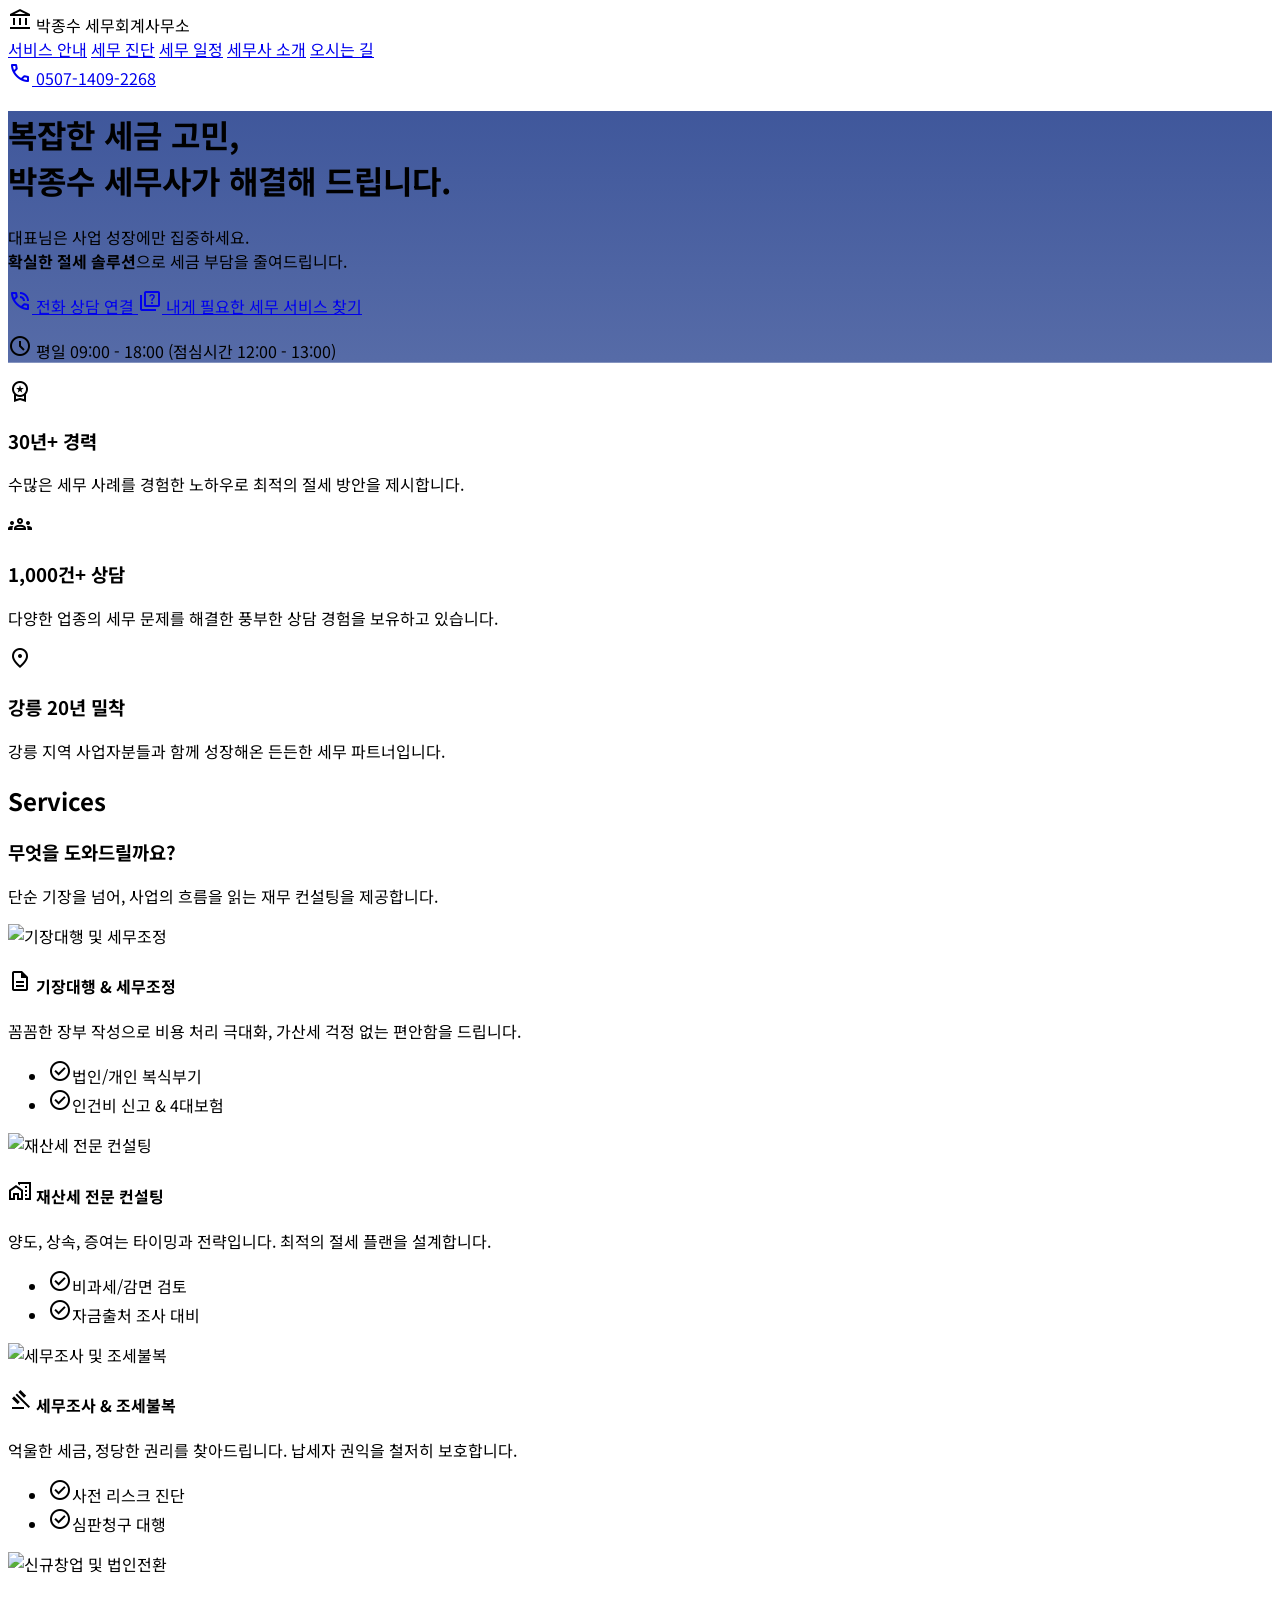
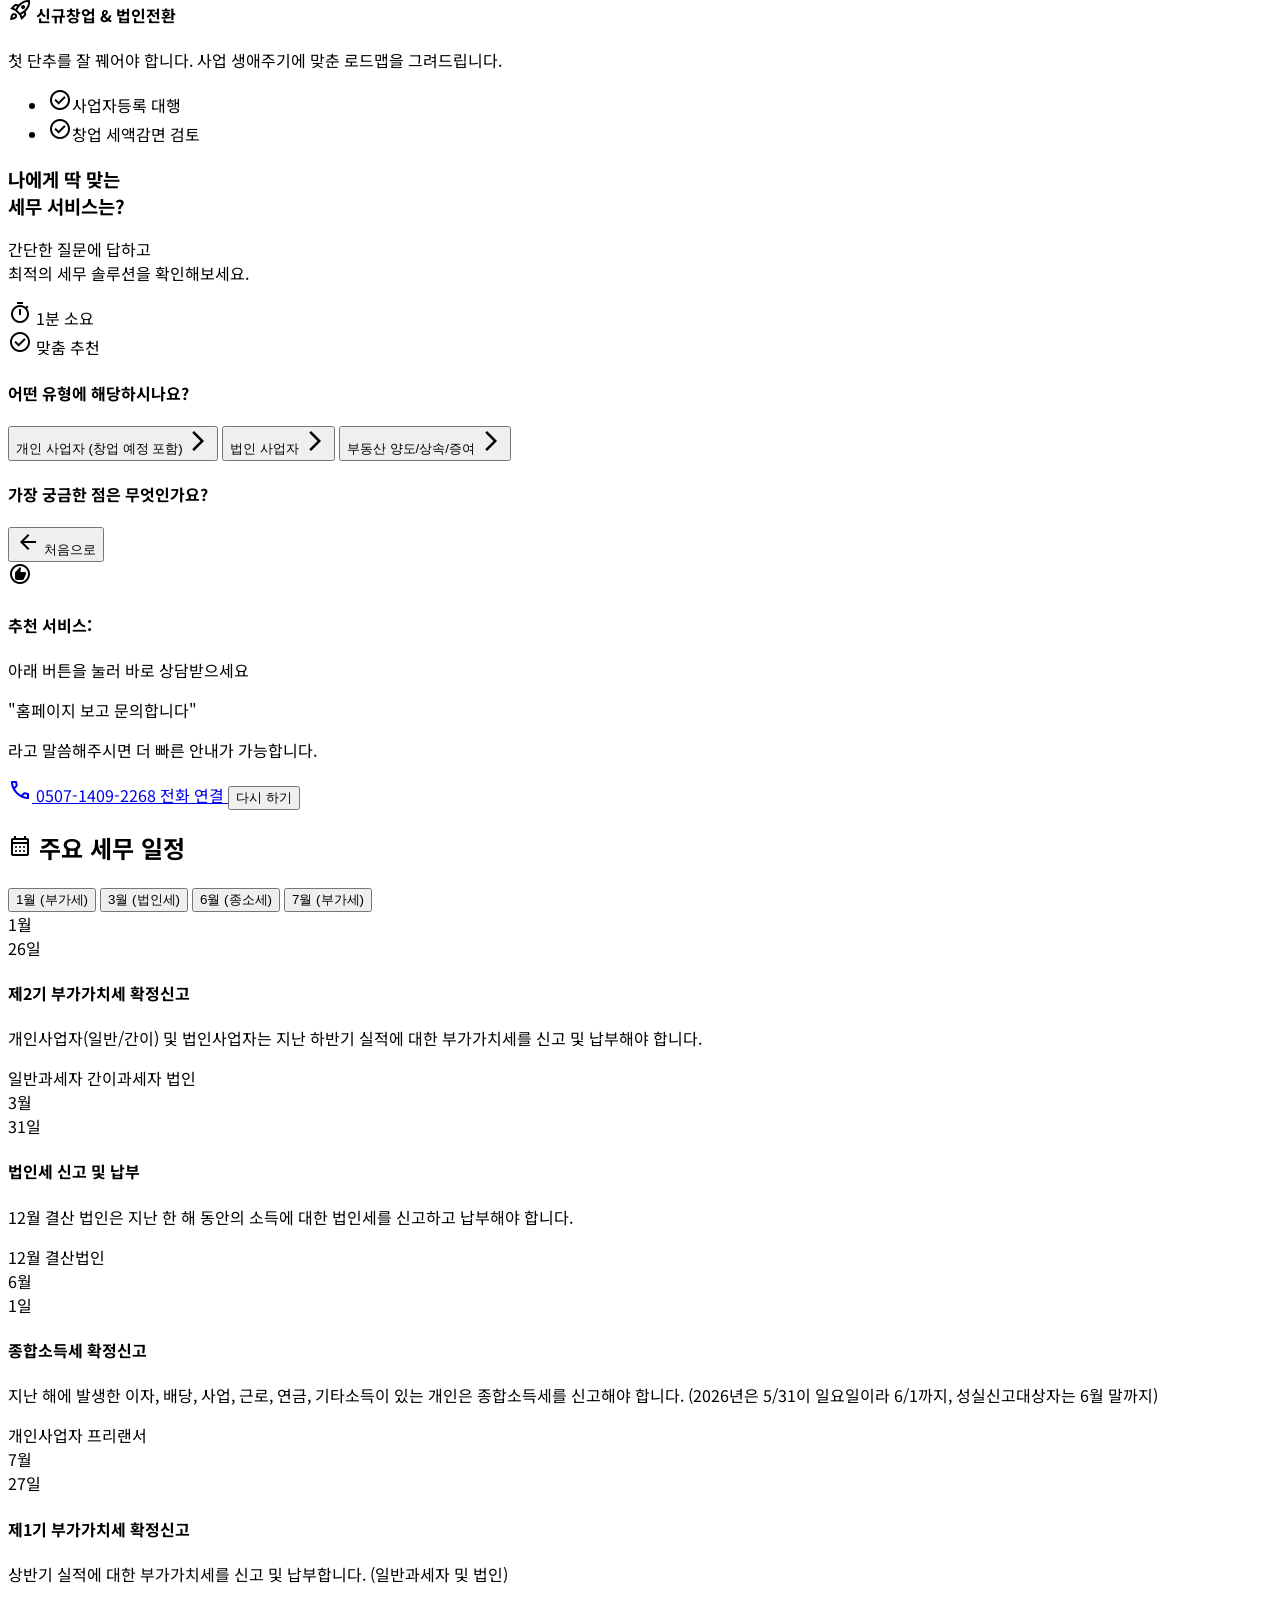
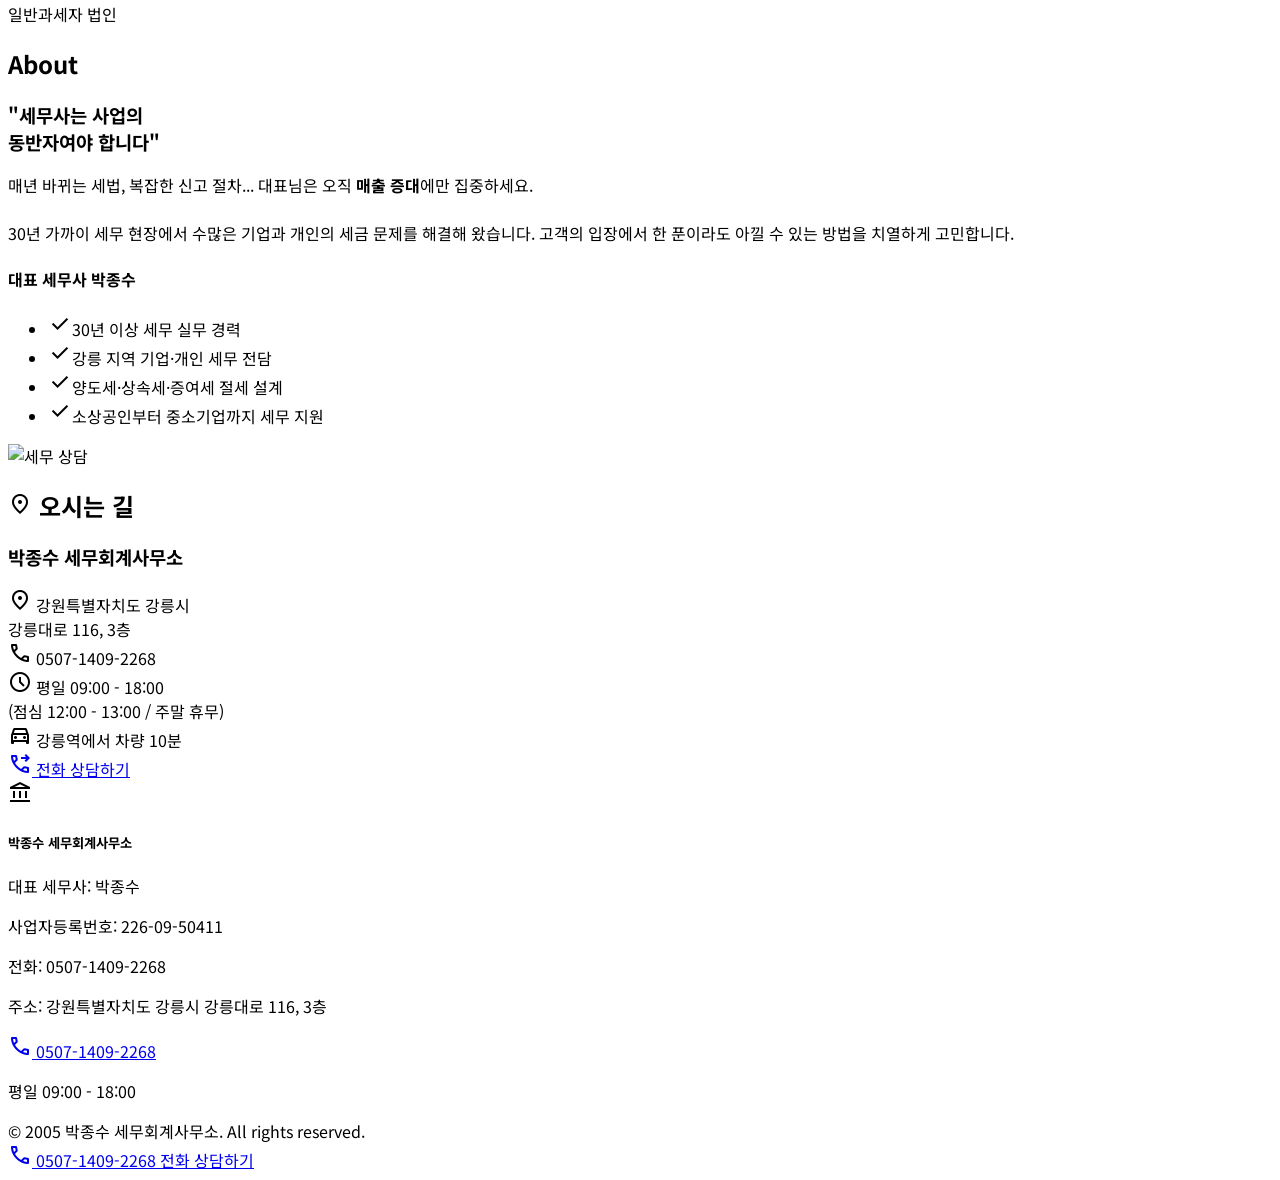
==== commit 97966ce8: "Tailwind CSS 전환 및 UI/UX 개선 - Tailwind CSS 기반으로 전환 (기존 styles.css, script.js 삭제) - 2026년 국세청 세무일정 반영 " ====
--- a/index.html
+++ b/index.html
@@ -7,7 +7,7 @@
     <!-- Primary SEO Meta Tags -->
     <title>강릉 세무사 박종수 | 30년 경력 세무 전문가 | 박종수 세무회계사무소</title>
     <meta name="title" content="강릉 세무사 박종수 | 30년 경력 세무 전문가 | 박종수 세무회계사무소">
-    <meta name="description" content="강릉 세무사 박종수 세무회계사무소. 30년 경력, 1,000건+ 상담 세무 전문가. 기장대행, 양도세, 상속세, 증여세, 법인세, 종합소득세 절세 컨설팅. 강릉 지역 20년 밀착 서비스. ☎ 0507-1409-2268">
+    <meta name="description" content="강릉 세무사 박종수 세무회계사무소. 30년 경력, 1,000건+ 상담 세무 전문가. 기장대행, 양도세, 상속세, 증여세, 법인세, 종합소득세 절세 컨설팅. 강릉 지역 20년 밀착 서비스. 0507-1409-2268">
     <meta name="keywords" content="강릉 세무사, 박종수 세무사, 강릉 세무회계사무소, 강릉 기장대행, 강릉 양도세, 강릉 상속세, 강릉 증여세, 강릉 법인세, 강릉 종합소득세, 강릉 세무조사, 강릉 절세, 강원도 세무사, 박종수 세무회계사무소">
     <meta name="author" content="박종수 세무회계사무소">
     <meta name="robots" content="index, follow">
@@ -24,7 +24,7 @@
     <meta property="og:type" content="website">
     <meta property="og:url" content="https://soobank.co.kr/">
     <meta property="og:title" content="강릉 세무사 박종수 | 30년 경력 세무 전문가">
-    <meta property="og:description" content="강릉 세무사 박종수. 30년 경력으로 기장대행, 양도세, 상속세, 증여세 절세 컨설팅. 강릉세무서 국세심사위원 출신. ☎ 0507-1409-2268">
+    <meta property="og:description" content="강릉 세무사 박종수. 30년 경력으로 기장대행, 양도세, 상속세, 증여세 절세 컨설팅. 강릉세무서 국세심사위원 출신. 0507-1409-2268">
     <meta property="og:image" content="https://soobank.co.kr/og-image.png">
     <meta property="og:locale" content="ko_KR">
     <meta property="og:site_name" content="박종수 세무회계사무소">
@@ -33,17 +33,14 @@
     <meta property="twitter:card" content="summary_large_image">
     <meta property="twitter:url" content="https://soobank.co.kr/">
     <meta property="twitter:title" content="강릉 세무사 박종수 | 30년 경력 세무 전문가">
-    <meta property="twitter:description" content="강릉 세무사 박종수. 30년 경력으로 기장대행, 양도세, 상속세, 증여세 절세 컨설팅. ☎ 0507-1409-2268">
+    <meta property="twitter:description" content="강릉 세무사 박종수. 30년 경력으로 기장대행, 양도세, 상속세, 증여세 절세 컨설팅. 0507-1409-2268">
     <meta property="twitter:image" content="https://soobank.co.kr/og-image.png">
 
     <!-- Naver Verification -->
     <meta name="naver-site-verification" content="2320825274162b0b25478b65bf905ed5613c38e8" />
 
-    <!-- Google Verification (구글 서치콘솔 등록 후 추가) -->
-    <!-- <meta name="google-site-verification" content="YOUR_VERIFICATION_CODE" /> -->
-
     <!-- Favicon -->
-    <link rel="icon" href="data:image/svg+xml,<svg xmlns=%22http://www.w3.org/2000/svg%22 viewBox=%220 0 100 100%22><text y=%22.9em%22 font-size=%2290%22>⚖️</text></svg>">
+    <link rel="icon" href="data:image/svg+xml,<svg xmlns=%22http://www.w3.org/2000/svg%22 viewBox=%220 0 100 100%22><text y=%22.9em%22 font-size=%2290%22>&#9878;</text></svg>">
 
     <!-- JSON-LD Structured Data for Local Business -->
     <script type="application/ld+json">
@@ -55,7 +52,6 @@
         "description": "강릉 세무사 박종수 세무회계사무소. 30년 경력의 세무 전문가가 기장대행, 양도세, 상속세, 증여세, 법인세, 종합소득세 절세 컨설팅을 제공합니다.",
         "url": "https://soobank.co.kr",
         "telephone": "+82-507-1409-2268",
-        "email": "",
         "address": {
             "@type": "PostalAddress",
             "streetAddress": "강릉대로 116, 3층",
@@ -79,7 +75,6 @@
         ],
         "priceRange": "$$",
         "image": "https://soobank.co.kr/og-image.png",
-        "sameAs": [],
         "founder": {
             "@type": "Person",
             "name": "박종수",
@@ -88,283 +83,629 @@
         "areaServed": {
             "@type": "City",
             "name": "강릉시"
-        },
-        "hasOfferCatalog": {
-            "@type": "OfferCatalog",
-            "name": "세무 서비스",
-            "itemListElement": [
-                {
-                    "@type": "Offer",
-                    "itemOffered": {
-                        "@type": "Service",
-                        "name": "기장대행 및 세무조정",
-                        "description": "법인/개인사업자 복식부기, 인건비 신고, 4대보험 관리"
-                    }
-                },
-                {
-                    "@type": "Offer",
-                    "itemOffered": {
-                        "@type": "Service",
-                        "name": "양도소득세 컨설팅",
-                        "description": "양도소득세 비과세/감면 검토, 절세 플랜 설계"
-                    }
-                },
-                {
-                    "@type": "Offer",
-                    "itemOffered": {
-                        "@type": "Service",
-                        "name": "상속세/증여세 컨설팅",
-                        "description": "상속/증여세 사전 절세 플랜, 자금출처 조사 대비"
-                    }
-                },
-                {
-                    "@type": "Offer",
-                    "itemOffered": {
-                        "@type": "Service",
-                        "name": "세무조사 대응",
-                        "description": "세무조사 사전 리스크 진단, 과세전 적부심사 청구"
+        }
+    }
+    </script>
+
+    <!-- Tailwind CSS -->
+    <script src="https://cdn.tailwindcss.com"></script>
+    <script>
+        tailwind.config = {
+            theme: {
+                extend: {
+                    colors: {
+                        primary: {
+                            50: '#eff6ff',
+                            100: '#dbeafe',
+                            200: '#bfdbfe',
+                            300: '#93c5fd',
+                            400: '#60a5fa',
+                            500: '#3b82f6',
+                            600: '#2563eb',
+                            700: '#1d4ed8',
+                            800: '#1e40af',
+                            900: '#1e3a8a',
+                            950: '#172554',
+                        }
+                    },
+                    fontFamily: {
+                        sans: ['Noto Sans KR', 'sans-serif'],
                     }
                 }
-            ]
-        }
-    }
+            }
+        }
     </script>
 
-    <!-- BreadcrumbList Structured Data -->
-    <script type="application/ld+json">
-    {
-        "@context": "https://schema.org",
-        "@type": "BreadcrumbList",
-        "itemListElement": [
-            {
-                "@type": "ListItem",
-                "position": 1,
-                "name": "홈",
-                "item": "https://soobank.co.kr/"
-            }
-        ]
-    }
-    </script>
-    <link rel="stylesheet" href="styles.css?v=1.7">
+    <!-- Google Fonts -->
     <link rel="preconnect" href="https://fonts.googleapis.com">
     <link rel="preconnect" href="https://fonts.gstatic.com" crossorigin>
-    <link href="https://fonts.googleapis.com/css2?family=Noto+Serif+KR:wght@300;400;500;600;700;900&family=Pretendard:wght@300;400;500;600;700;800&display=swap" rel="stylesheet">
+    <link href="https://fonts.googleapis.com/css2?family=Noto+Sans+KR:wght@300;400;500;700;900&display=swap" rel="stylesheet">
+
+    <!-- Material Icons -->
+    <link rel="stylesheet" href="https://fonts.googleapis.com/css2?family=Material+Symbols+Outlined:opsz,wght,FILL,GRAD@24,400,0,0">
+
+    <!-- Leaflet CSS & JS (OpenStreetMap) -->
+    <link rel="stylesheet" href="https://unpkg.com/leaflet@1.9.4/dist/leaflet.css" />
+    <script src="https://unpkg.com/leaflet@1.9.4/dist/leaflet.js"></script>
+
+    <style>
+        body { font-family: 'Noto Sans KR', sans-serif; }
+        .hero-gradient { 
+            background: linear-gradient(rgba(30, 58, 138, 0.85), rgba(30, 58, 138, 0.75)), 
+                        url('https://images.unsplash.com/photo-1486406146926-c627a92ad1ab?w=1920&q=80'); 
+            background-size: cover; 
+            background-position: center; 
+        }
+        .animate-fade-in-up { animation: fadeInUp 0.8s ease-out; }
+        @keyframes fadeInUp {
+            from { opacity: 0; transform: translateY(20px); }
+            to { opacity: 1; transform: translateY(0); }
+        }
+        .phone-pulse { animation: pulse-blue 2s infinite; }
+        @keyframes pulse-blue {
+            0% { box-shadow: 0 0 0 0 rgba(59, 130, 246, 0.7); }
+            70% { box-shadow: 0 0 0 10px rgba(59, 130, 246, 0); }
+            100% { box-shadow: 0 0 0 0 rgba(59, 130, 246, 0); }
+        }
+        .service-card:hover .service-img {
+            transform: scale(1.05);
+        }
+    </style>
 </head>
-<body>
-    <!-- 네비게이션 -->
-    <nav class="navbar">
-        <div class="container">
-            <div class="nav-brand">
-                <h2>박종수 세무회계사무소</h2>
-            </div>
-            <ul class="nav-menu">
-                <li><a href="#services">전문 분야</a></li>
-                <li><a href="#about">세무사 소개</a></li>
-                <li><a href="#contact">상담 문의</a></li>
-                <li><a href="tel:0507-1409-2268" class="nav-cta">0507-1409-2268</a></li>
-            </ul>
-            <button class="mobile-menu-toggle" aria-label="메뉴 열기">
-                <span></span>
-                <span></span>
-                <span></span>
-            </button>
+<body class="bg-slate-50 text-slate-800 antialiased selection:bg-blue-100 selection:text-blue-900">
+
+    <!-- Navigation -->
+    <nav class="sticky top-0 z-50 bg-white/95 backdrop-blur shadow-sm border-b border-slate-100">
+        <div class="max-w-7xl mx-auto px-4 sm:px-6 lg:px-8">
+            <div class="flex justify-between items-center h-16">
+                <div class="flex items-center space-x-2">
+                    <span class="material-symbols-outlined text-primary-900 text-3xl">account_balance</span>
+                    <span class="font-bold text-xl text-slate-900 tracking-tight">박종수 세무회계사무소</span>
+                </div>
+                <div class="hidden md:flex space-x-8">
+                    <a href="#services" class="text-slate-600 hover:text-primary-900 font-medium transition">서비스 안내</a>
+                    <a href="#consultation" class="text-slate-600 hover:text-primary-900 font-medium transition">세무 진단</a>
+                    <a href="#calendar" class="text-slate-600 hover:text-primary-900 font-medium transition">세무 일정</a>
+                    <a href="#about" class="text-slate-600 hover:text-primary-900 font-medium transition">세무사 소개</a>
+                    <a href="#contact" class="text-slate-600 hover:text-primary-900 font-medium transition">오시는 길</a>
+                </div>
+                <div class="flex items-center space-x-3">
+                    <a href="tel:0507-1409-2268" class="phone-pulse flex items-center bg-primary-900 hover:bg-primary-800 text-white px-4 py-2 rounded-full font-bold transition shadow-lg transform hover:scale-105">
+                        <span class="material-symbols-outlined mr-2 text-sm">call</span>
+                        0507-1409-2268
+                    </a>
+                </div>
+            </div>
         </div>
     </nav>
 
     <!-- Hero Section -->
-    <section id="hero" class="hero">
-        <div class="hero-bg-parallax layer-1"></div>
-        <div class="hero-bg-parallax layer-2"></div>
-        <div class="container">
-            <div class="hero-content">
-                <span class="hero-badge hero-animate" style="--delay: 0">강릉 사업자 필수 파트너</span>
-                <h1 class="hero-title hero-animate" style="--delay: 1">
-                    세금은 줄이고<br>
-                    <span class="text-highlight">사업의 가치</span>는 키웁니다
-                </h1>
-                <p class="hero-subtitle hero-animate" style="--delay: 2">
-                    복잡한 세무 고민, 혼자 끙끙 앓지 마세요.<br>
-                    대표님은 사업 성장에만 집중하실 수 있도록<br>
-                    <strong>확실한 절세 솔루션</strong>을 제시해 드립니다.
-                </p>
-                <div class="hero-cta hero-animate" style="--delay: 3">
-                    <a href="tel:0507-1409-2268" class="btn btn-primary" data-magnetic>
-                        <span class="btn-icon">📞</span> 지금 바로 상담하기
+    <header class="relative hero-gradient text-white min-h-[600px] flex items-center justify-center text-center px-4 py-20">
+        <div class="max-w-4xl animate-fade-in-up">
+            <h1 class="text-4xl md:text-6xl font-black mb-6 leading-tight">
+                복잡한 세금 고민,<br>
+                <span class="text-blue-300">박종수 세무사</span>가 해결해 드립니다.
+            </h1>
+            <p class="text-lg md:text-xl text-blue-100 mb-10 max-w-2xl mx-auto font-light">
+                대표님은 사업 성장에만 집중하세요.<br class="hidden md:inline">
+                <strong>확실한 절세 솔루션</strong>으로 세금 부담을 줄여드립니다.
+            </p>
+            <div class="flex flex-col sm:flex-row justify-center gap-4">
+                <a href="tel:0507-1409-2268" class="flex items-center justify-center bg-white text-primary-900 px-8 py-4 rounded-xl font-bold text-lg hover:bg-blue-50 transition shadow-xl w-full sm:w-auto">
+                    <span class="material-symbols-outlined mr-2">phone_in_talk</span>
+                    전화 상담 연결
+                </a>
+                <a href="#consultation" class="flex items-center justify-center bg-primary-700/60 backdrop-blur text-white border border-white/30 px-8 py-4 rounded-xl font-bold text-lg hover:bg-primary-700/80 transition w-full sm:w-auto">
+                    <span class="material-symbols-outlined mr-2">quiz</span>
+                    내게 필요한 세무 서비스 찾기
+                </a>
+            </div>
+            <p class="mt-6 text-sm text-blue-200 opacity-80">
+                <span class="material-symbols-outlined text-xs align-middle mr-1">schedule</span>
+                평일 09:00 - 18:00 (점심시간 12:00 - 13:00)
+            </p>
+        </div>
+    </header>
+
+    <!-- Main Content -->
+    <main class="max-w-7xl mx-auto px-4 sm:px-6 lg:px-8 -mt-20 relative z-10 pb-20">
+        
+        <!-- Trust Cards -->
+        <div class="grid grid-cols-1 md:grid-cols-3 gap-6 mb-20">
+            <div class="bg-white p-8 rounded-2xl shadow-lg border border-slate-100 flex items-start hover:shadow-xl transition duration-300">
+                <div class="bg-blue-50 p-3 rounded-xl mr-5 text-primary-900">
+                    <span class="material-symbols-outlined text-3xl">workspace_premium</span>
+                </div>
+                <div>
+                    <h3 class="font-bold text-lg text-slate-900 mb-2">30년+ 경력</h3>
+                    <p class="text-slate-600 text-sm leading-relaxed">수많은 세무 사례를 경험한 노하우로 최적의 절세 방안을 제시합니다.</p>
+                </div>
+            </div>
+            <div class="bg-white p-8 rounded-2xl shadow-lg border border-slate-100 flex items-start hover:shadow-xl transition duration-300">
+                <div class="bg-indigo-50 p-3 rounded-xl mr-5 text-indigo-900">
+                    <span class="material-symbols-outlined text-3xl">groups</span>
+                </div>
+                <div>
+                    <h3 class="font-bold text-lg text-slate-900 mb-2">1,000건+ 상담</h3>
+                    <p class="text-slate-600 text-sm leading-relaxed">다양한 업종의 세무 문제를 해결한 풍부한 상담 경험을 보유하고 있습니다.</p>
+                </div>
+            </div>
+            <div class="bg-white p-8 rounded-2xl shadow-lg border border-slate-100 flex items-start hover:shadow-xl transition duration-300">
+                <div class="bg-sky-50 p-3 rounded-xl mr-5 text-sky-900">
+                    <span class="material-symbols-outlined text-3xl">location_on</span>
+                </div>
+                <div>
+                    <h3 class="font-bold text-lg text-slate-900 mb-2">강릉 20년 밀착</h3>
+                    <p class="text-slate-600 text-sm leading-relaxed">강릉 지역 사업자분들과 함께 성장해온 든든한 세무 파트너입니다.</p>
+                </div>
+            </div>
+        </div>
+
+        <!-- Services Section -->
+        <section id="services" class="mb-24 scroll-mt-24">
+            <div class="text-center mb-12">
+                <h2 class="text-primary-900 font-bold tracking-wide uppercase text-sm mb-2">Services</h2>
+                <h3 class="text-3xl font-bold text-slate-900">무엇을 도와드릴까요?</h3>
+                <p class="mt-4 text-slate-600">단순 기장을 넘어, 사업의 흐름을 읽는 재무 컨설팅을 제공합니다.</p>
+            </div>
+
+            <div class="grid grid-cols-1 md:grid-cols-2 lg:grid-cols-4 gap-6">
+                <!-- Service 1 -->
+                <div class="service-card group bg-white rounded-2xl overflow-hidden shadow-md hover:shadow-2xl transition border border-slate-100">
+                    <div class="h-40 overflow-hidden">
+                        <img src="https://images.unsplash.com/photo-1554224155-6726b3ff858f?w=400&q=80" alt="기장대행 및 세무조정" class="service-img w-full h-full object-cover transition duration-500">
+                    </div>
+                    <div class="p-5">
+                        <h4 class="font-bold text-lg text-slate-900 mb-2 flex items-center">
+                            <span class="material-symbols-outlined mr-2 text-primary-600">description</span>
+                            기장대행 & 세무조정
+                        </h4>
+                        <p class="text-slate-600 text-sm mb-3">
+                            꼼꼼한 장부 작성으로 비용 처리 극대화, 가산세 걱정 없는 편안함을 드립니다.
+                        </p>
+                        <ul class="text-xs text-slate-500 space-y-1">
+                            <li class="flex items-center"><span class="material-symbols-outlined text-green-500 text-sm mr-1">check_circle</span>법인/개인 복식부기</li>
+                            <li class="flex items-center"><span class="material-symbols-outlined text-green-500 text-sm mr-1">check_circle</span>인건비 신고 & 4대보험</li>
+                        </ul>
+                    </div>
+                </div>
+
+                <!-- Service 2 -->
+                <div class="service-card group bg-white rounded-2xl overflow-hidden shadow-md hover:shadow-2xl transition border border-slate-100">
+                    <div class="h-40 overflow-hidden">
+                        <img src="https://images.unsplash.com/photo-1560518883-ce09059eeffa?w=400&q=80" alt="재산세 전문 컨설팅" class="service-img w-full h-full object-cover transition duration-500">
+                    </div>
+                    <div class="p-5">
+                        <h4 class="font-bold text-lg text-slate-900 mb-2 flex items-center">
+                            <span class="material-symbols-outlined mr-2 text-primary-600">home_work</span>
+                            재산세 전문 컨설팅
+                        </h4>
+                        <p class="text-slate-600 text-sm mb-3">
+                            양도, 상속, 증여는 타이밍과 전략입니다. 최적의 절세 플랜을 설계합니다.
+                        </p>
+                        <ul class="text-xs text-slate-500 space-y-1">
+                            <li class="flex items-center"><span class="material-symbols-outlined text-green-500 text-sm mr-1">check_circle</span>비과세/감면 검토</li>
+                            <li class="flex items-center"><span class="material-symbols-outlined text-green-500 text-sm mr-1">check_circle</span>자금출처 조사 대비</li>
+                        </ul>
+                    </div>
+                </div>
+
+                <!-- Service 3 -->
+                <div class="service-card group bg-white rounded-2xl overflow-hidden shadow-md hover:shadow-2xl transition border border-slate-100">
+                    <div class="h-40 overflow-hidden">
+                        <img src="https://images.unsplash.com/photo-1589829545856-d10d557cf95f?w=400&q=80" alt="세무조사 및 조세불복" class="service-img w-full h-full object-cover transition duration-500">
+                    </div>
+                    <div class="p-5">
+                        <h4 class="font-bold text-lg text-slate-900 mb-2 flex items-center">
+                            <span class="material-symbols-outlined mr-2 text-primary-600">gavel</span>
+                            세무조사 & 조세불복
+                        </h4>
+                        <p class="text-slate-600 text-sm mb-3">
+                            억울한 세금, 정당한 권리를 찾아드립니다. 납세자 권익을 철저히 보호합니다.
+                        </p>
+                        <ul class="text-xs text-slate-500 space-y-1">
+                            <li class="flex items-center"><span class="material-symbols-outlined text-green-500 text-sm mr-1">check_circle</span>사전 리스크 진단</li>
+                            <li class="flex items-center"><span class="material-symbols-outlined text-green-500 text-sm mr-1">check_circle</span>심판청구 대행</li>
+                        </ul>
+                    </div>
+                </div>
+
+                <!-- Service 4 -->
+                <div class="service-card group bg-white rounded-2xl overflow-hidden shadow-md hover:shadow-2xl transition border border-slate-100">
+                    <div class="h-40 overflow-hidden">
+                        <img src="https://images.unsplash.com/photo-1507003211169-0a1dd7228f2d?w=400&q=80" alt="신규창업 및 법인전환" class="service-img w-full h-full object-cover transition duration-500">
+                    </div>
+                    <div class="p-5">
+                        <h4 class="font-bold text-lg text-slate-900 mb-2 flex items-center">
+                            <span class="material-symbols-outlined mr-2 text-primary-600">rocket_launch</span>
+                            신규창업 & 법인전환
+                        </h4>
+                        <p class="text-slate-600 text-sm mb-3">
+                            첫 단추를 잘 꿰어야 합니다. 사업 생애주기에 맞춘 로드맵을 그려드립니다.
+                        </p>
+                        <ul class="text-xs text-slate-500 space-y-1">
+                            <li class="flex items-center"><span class="material-symbols-outlined text-green-500 text-sm mr-1">check_circle</span>사업자등록 대행</li>
+                            <li class="flex items-center"><span class="material-symbols-outlined text-green-500 text-sm mr-1">check_circle</span>창업 세액감면 검토</li>
+                        </ul>
+                    </div>
+                </div>
+            </div>
+        </section>
+
+        <!-- Interactive Consultation Wizard -->
+        <section id="consultation" class="mb-24 scroll-mt-24">
+            <div class="bg-primary-900 rounded-3xl overflow-hidden shadow-2xl relative">
+                <!-- Background Pattern -->
+                <div class="absolute inset-0 opacity-10" style="background-image: radial-gradient(#ffffff 1px, transparent 1px); background-size: 20px 20px;"></div>
+                
+                <div class="grid grid-cols-1 lg:grid-cols-2 relative z-10">
+                    <div class="p-10 lg:p-16 text-white flex flex-col justify-center">
+                        <h3 class="text-3xl font-bold mb-4">나에게 딱 맞는<br>세무 서비스는?</h3>
+                        <p class="text-blue-200 mb-8 text-lg">간단한 질문에 답하고<br>최적의 세무 솔루션을 확인해보세요.</p>
+                        <div class="flex items-center space-x-4 text-sm text-blue-300">
+                            <div class="flex items-center"><span class="material-symbols-outlined mr-1 text-lg">timer</span> 1분 소요</div>
+                            <div class="w-px h-4 bg-blue-700"></div>
+                            <div class="flex items-center"><span class="material-symbols-outlined mr-1 text-lg">check_circle</span> 맞춤 추천</div>
+                        </div>
+                    </div>
+
+                    <div class="bg-white p-8 lg:p-12 min-h-[400px] flex flex-col justify-center">
+                        <!-- Wizard Step 1 -->
+                        <div id="wizard-step-1" class="wizard-step animate-fade-in-up" role="group" aria-labelledby="wizard-heading-1">
+                            <h4 id="wizard-heading-1" class="text-xl font-bold text-slate-900 mb-6">어떤 유형에 해당하시나요?</h4>
+                            <div class="space-y-3" role="listbox" aria-label="사업자 유형 선택">
+                                <button onclick="nextStep(1, 'individual')" class="w-full text-left p-4 rounded-xl border border-slate-200 hover:border-primary-500 hover:bg-blue-50 transition flex justify-between items-center group" role="option" aria-label="개인 사업자 선택">
+                                    <span class="font-medium text-slate-700 group-hover:text-primary-700">개인 사업자 (창업 예정 포함)</span>
+                                    <span class="material-symbols-outlined text-slate-300 group-hover:text-primary-500" aria-hidden="true">arrow_forward_ios</span>
+                                </button>
+                                <button onclick="nextStep(1, 'corporate')" class="w-full text-left p-4 rounded-xl border border-slate-200 hover:border-primary-500 hover:bg-blue-50 transition flex justify-between items-center group" role="option" aria-label="법인 사업자 선택">
+                                    <span class="font-medium text-slate-700 group-hover:text-primary-700">법인 사업자</span>
+                                    <span class="material-symbols-outlined text-slate-300 group-hover:text-primary-500" aria-hidden="true">arrow_forward_ios</span>
+                                </button>
+                                <button onclick="nextStep(1, 'property')" class="w-full text-left p-4 rounded-xl border border-slate-200 hover:border-primary-500 hover:bg-blue-50 transition flex justify-between items-center group" role="option" aria-label="부동산 양도 상속 증여 선택">
+                                    <span class="font-medium text-slate-700 group-hover:text-primary-700">부동산 양도/상속/증여</span>
+                                    <span class="material-symbols-outlined text-slate-300 group-hover:text-primary-500" aria-hidden="true">arrow_forward_ios</span>
+                                </button>
+                            </div>
+                        </div>
+
+                        <!-- Wizard Step 2 -->
+                        <div id="wizard-step-2" class="wizard-step animate-fade-in-up hidden" role="group" aria-labelledby="wizard-heading-2">
+                            <h4 id="wizard-heading-2" class="text-xl font-bold text-slate-900 mb-6">가장 궁금한 점은 무엇인가요?</h4>
+                            <div id="step-2-options" class="space-y-3" role="listbox" aria-label="세무 서비스 선택"></div>
+                            <button onclick="resetWizard()" class="mt-6 text-sm text-slate-400 hover:text-slate-600 flex items-center" aria-label="처음으로 돌아가기">
+                                <span class="material-symbols-outlined text-sm mr-1" aria-hidden="true">arrow_back</span> 처음으로
+                            </button>
+                        </div>
+
+                        <!-- Wizard Step 3 (Result) -->
+                        <div id="wizard-step-3" class="wizard-step text-center animate-fade-in-up hidden" role="status" aria-live="polite" aria-labelledby="wizard-result-heading">
+                            <div class="w-16 h-16 bg-green-100 rounded-full flex items-center justify-center mx-auto mb-4" aria-hidden="true">
+                                <span class="material-symbols-outlined text-green-600 text-3xl">recommend</span>
+                            </div>
+                            <h4 id="wizard-result-heading" class="text-2xl font-bold text-slate-900 mb-2">추천 서비스: <span id="result-title" class="text-primary-700"></span></h4>
+                            <p id="result-desc" class="text-slate-600 mb-8 text-sm leading-relaxed"></p>
+                            
+                            <div class="bg-slate-50 p-4 rounded-lg mb-6 border border-slate-100">
+                                <p class="text-xs text-slate-500 mb-2">아래 버튼을 눌러 바로 상담받으세요</p>
+                                <p class="font-bold text-slate-800 text-lg">"홈페이지 보고 <span id="result-keyword" class="text-primary-600"></span> 문의합니다"</p>
+                                <p class="text-xs text-slate-500">라고 말씀해주시면 더 빠른 안내가 가능합니다.</p>
+                            </div>
+
+                            <a href="tel:0507-1409-2268" class="block w-full bg-primary-600 hover:bg-primary-700 text-white font-bold py-4 rounded-xl shadow-lg transition transform hover:-translate-y-1">
+                                <span class="material-symbols-outlined align-middle mr-2">call</span> 0507-1409-2268 전화 연결
+                            </a>
+                            <button onclick="resetWizard()" class="mt-4 text-sm text-slate-400 hover:text-slate-600">다시 하기</button>
+                        </div>
+                    </div>
+                </div>
+            </div>
+        </section>
+
+        <!-- Tax Calendar -->
+        <section id="calendar" class="mb-24 scroll-mt-24">
+            <h2 class="text-2xl font-bold text-slate-900 mb-6 flex items-center">
+                <span class="material-symbols-outlined mr-3 text-primary-600 text-3xl">calendar_month</span>
+                주요 세무 일정
+            </h2>
+            <div class="bg-white rounded-2xl shadow-sm border border-slate-100 overflow-hidden">
+                <div class="flex border-b border-slate-100 overflow-x-auto" id="calendar-tabs" role="tablist" aria-label="세무 일정 월별 탭">
+                    <button onclick="showMonth('jan')" class="tab-btn px-6 py-4 text-sm font-medium text-primary-700 border-b-2 border-primary-700 bg-blue-50 transition whitespace-nowrap" data-target="jan" role="tab" aria-selected="true" aria-controls="content-jan" id="tab-jan">1월 (부가세)</button>
+                    <button onclick="showMonth('mar')" class="tab-btn px-6 py-4 text-sm font-medium text-slate-500 hover:text-slate-700 transition whitespace-nowrap" data-target="mar" role="tab" aria-selected="false" aria-controls="content-mar" id="tab-mar">3월 (법인세)</button>
+                    <button onclick="showMonth('may')" class="tab-btn px-6 py-4 text-sm font-medium text-slate-500 hover:text-slate-700 transition whitespace-nowrap" data-target="may" role="tab" aria-selected="false" aria-controls="content-may" id="tab-may">6월 (종소세)</button>
+                    <button onclick="showMonth('jul')" class="tab-btn px-6 py-4 text-sm font-medium text-slate-500 hover:text-slate-700 transition whitespace-nowrap" data-target="jul" role="tab" aria-selected="false" aria-controls="content-jul" id="tab-jul">7월 (부가세)</button>
+                </div>
+                
+                <div class="p-6 md:p-8 bg-slate-50/50 min-h-[200px]">
+                    <div id="content-jan" class="calendar-content animate-fade-in-up" role="tabpanel" aria-labelledby="tab-jan">
+                        <div class="flex items-start">
+                            <div class="bg-red-100 text-red-600 rounded-lg p-3 mr-4 font-bold text-center min-w-[70px]">
+                                <div class="text-lg">1월</div>
+                                <div class="text-2xl">26일</div>
+                            </div>
+                            <div>
+                                <h4 class="font-bold text-lg text-slate-900 mb-2">제2기 부가가치세 확정신고</h4>
+                                <p class="text-slate-600 text-sm mb-3">개인사업자(일반/간이) 및 법인사업자는 지난 하반기 실적에 대한 부가가치세를 신고 및 납부해야 합니다.</p>
+                                <div class="flex flex-wrap gap-2">
+                                    <span class="px-2 py-1 bg-white border border-slate-200 rounded text-xs text-slate-500">일반과세자</span>
+                                    <span class="px-2 py-1 bg-white border border-slate-200 rounded text-xs text-slate-500">간이과세자</span>
+                                    <span class="px-2 py-1 bg-white border border-slate-200 rounded text-xs text-slate-500">법인</span>
+                                </div>
+                            </div>
+                        </div>
+                    </div>
+                    <div id="content-mar" class="calendar-content animate-fade-in-up hidden" role="tabpanel" aria-labelledby="tab-mar">
+                        <div class="flex items-start">
+                            <div class="bg-blue-100 text-blue-600 rounded-lg p-3 mr-4 font-bold text-center min-w-[70px]">
+                                <div class="text-lg">3월</div>
+                                <div class="text-2xl">31일</div>
+                            </div>
+                            <div>
+                                <h4 class="font-bold text-lg text-slate-900 mb-2">법인세 신고 및 납부</h4>
+                                <p class="text-slate-600 text-sm mb-3">12월 결산 법인은 지난 한 해 동안의 소득에 대한 법인세를 신고하고 납부해야 합니다.</p>
+                                <div class="flex flex-wrap gap-2">
+                                    <span class="px-2 py-1 bg-white border border-slate-200 rounded text-xs text-slate-500">12월 결산법인</span>
+                                </div>
+                            </div>
+                        </div>
+                    </div>
+                    <div id="content-may" class="calendar-content animate-fade-in-up hidden" role="tabpanel" aria-labelledby="tab-may">
+                        <div class="flex items-start">
+                            <div class="bg-green-100 text-green-600 rounded-lg p-3 mr-4 font-bold text-center min-w-[70px]">
+                                <div class="text-lg">6월</div>
+                                <div class="text-2xl">1일</div>
+                            </div>
+                            <div>
+                                <h4 class="font-bold text-lg text-slate-900 mb-2">종합소득세 확정신고</h4>
+                                <p class="text-slate-600 text-sm mb-3">지난 해에 발생한 이자, 배당, 사업, 근로, 연금, 기타소득이 있는 개인은 종합소득세를 신고해야 합니다. (2026년은 5/31이 일요일이라 6/1까지, 성실신고대상자는 6월 말까지)</p>
+                                <div class="flex flex-wrap gap-2">
+                                    <span class="px-2 py-1 bg-white border border-slate-200 rounded text-xs text-slate-500">개인사업자</span>
+                                    <span class="px-2 py-1 bg-white border border-slate-200 rounded text-xs text-slate-500">프리랜서</span>
+                                </div>
+                            </div>
+                        </div>
+                    </div>
+                    <div id="content-jul" class="calendar-content animate-fade-in-up hidden" role="tabpanel" aria-labelledby="tab-jul">
+                        <div class="flex items-start">
+                            <div class="bg-orange-100 text-orange-600 rounded-lg p-3 mr-4 font-bold text-center min-w-[70px]">
+                                <div class="text-lg">7월</div>
+                                <div class="text-2xl">27일</div>
+                            </div>
+                            <div>
+                                <h4 class="font-bold text-lg text-slate-900 mb-2">제1기 부가가치세 확정신고</h4>
+                                <p class="text-slate-600 text-sm mb-3">상반기 실적에 대한 부가가치세를 신고 및 납부합니다. (일반과세자 및 법인)</p>
+                                <div class="flex flex-wrap gap-2">
+                                    <span class="px-2 py-1 bg-white border border-slate-200 rounded text-xs text-slate-500">일반과세자</span>
+                                    <span class="px-2 py-1 bg-white border border-slate-200 rounded text-xs text-slate-500">법인</span>
+                                </div>
+                            </div>
+                        </div>
+                    </div>
+                </div>
+            </div>
+        </section>
+
+        <!-- About Section -->
+        <section id="about" class="mb-24 scroll-mt-24">
+            <div class="bg-white rounded-3xl shadow-lg border border-slate-100 overflow-hidden">
+                <div class="grid grid-cols-1 lg:grid-cols-2">
+                    <div class="p-10 lg:p-16 flex flex-col justify-center">
+                        <h2 class="text-primary-900 font-bold tracking-wide uppercase text-sm mb-2">About</h2>
+                        <h3 class="text-3xl font-bold text-slate-900 mb-6">"세무사는 사업의<br>동반자여야 합니다"</h3>
+                        <p class="text-slate-600 leading-relaxed mb-6">
+                            매년 바뀌는 세법, 복잡한 신고 절차... 대표님은 오직 <strong class="text-slate-900">매출 증대</strong>에만 집중하세요.<br><br>
+                            30년 가까이 세무 현장에서 수많은 기업과 개인의 세금 문제를 해결해 왔습니다. 고객의 입장에서 한 푼이라도 아낄 수 있는 방법을 치열하게 고민합니다.
+                        </p>
+                        <div class="bg-slate-50 p-6 rounded-xl border border-slate-100">
+                            <h4 class="font-bold text-lg text-slate-900 mb-4">대표 세무사 박종수</h4>
+                            <ul class="space-y-2 text-sm text-slate-600">
+                                <li class="flex items-center"><span class="material-symbols-outlined text-primary-600 mr-2 text-lg">check</span>30년 이상 세무 실무 경력</li>
+                                <li class="flex items-center"><span class="material-symbols-outlined text-primary-600 mr-2 text-lg">check</span>강릉 지역 기업·개인 세무 전담</li>
+                                <li class="flex items-center"><span class="material-symbols-outlined text-primary-600 mr-2 text-lg">check</span>양도세·상속세·증여세 절세 설계</li>
+                                <li class="flex items-center"><span class="material-symbols-outlined text-primary-600 mr-2 text-lg">check</span>소상공인부터 중소기업까지 세무 지원</li>
+                            </ul>
+                        </div>
+                    </div>
+                    <div class="relative h-64 lg:h-auto">
+                        <img src="https://images.unsplash.com/photo-1556745757-8d76bdb6984b?w=800&q=80" alt="세무 상담" class="w-full h-full object-cover">
+                        <div class="absolute inset-0 bg-gradient-to-t from-primary-900/30 to-transparent"></div>
+                    </div>
+                </div>
+            </div>
+        </section>
+
+        <!-- Contact Section -->
+        <section id="contact" class="scroll-mt-24">
+            <h2 class="text-2xl font-bold text-slate-900 mb-6 flex items-center">
+                <span class="material-symbols-outlined mr-3 text-primary-600 text-3xl">location_on</span>
+                오시는 길
+            </h2>
+            <div class="bg-white rounded-2xl shadow-lg border border-slate-100 overflow-hidden">
+                <div class="grid grid-cols-1 lg:grid-cols-3">
+                    <!-- OpenStreetMap (Leaflet) -->
+                    <div class="col-span-2 h-[350px] bg-slate-100 relative">
+                        <div id="map" class="w-full h-full"></div>
+                    </div>
+                    
+                    <!-- Contact Info -->
+                    <div class="p-8 flex flex-col justify-center bg-white">
+                        <div class="mb-8">
+                            <h3 class="text-xl font-bold text-slate-900 mb-4">박종수 세무회계사무소</h3>
+                            <div class="space-y-3 text-sm text-slate-600">
+                                <div class="flex items-start">
+                                    <span class="material-symbols-outlined mr-3 text-primary-600">location_on</span>
+                                    <span>강원특별자치도 강릉시<br>강릉대로 116, 3층</span>
+                                </div>
+                                <div class="flex items-center">
+                                    <span class="material-symbols-outlined mr-3 text-primary-600">call</span>
+                                    <span class="font-bold text-slate-900">0507-1409-2268</span>
+                                </div>
+                                <div class="flex items-center">
+                                    <span class="material-symbols-outlined mr-3 text-primary-600">schedule</span>
+                                    <span>평일 09:00 - 18:00<br>(점심 12:00 - 13:00 / 주말 휴무)</span>
+                                </div>
+                                <div class="flex items-center">
+                                    <span class="material-symbols-outlined mr-3 text-primary-600">directions_car</span>
+                                    <span>강릉역에서 차량 10분</span>
+                                </div>
+                            </div>
+                        </div>
+                        <a href="tel:0507-1409-2268" class="w-full bg-primary-900 text-white py-4 px-4 rounded-xl font-bold text-center hover:bg-primary-800 transition flex items-center justify-center">
+                            <span class="material-symbols-outlined mr-2">phone_forwarded</span>
+                            전화 상담하기
+                        </a>
+                    </div>
+                </div>
+            </div>
+        </section>
+
+    </main>
+
+    <!-- Footer -->
+    <footer class="bg-slate-900 text-slate-400 py-12">
+        <div class="max-w-7xl mx-auto px-4 sm:px-6 lg:px-8">
+            <div class="grid grid-cols-1 md:grid-cols-2 gap-8 mb-8">
+                <div>
+                    <div class="flex items-center space-x-2 mb-4">
+                        <span class="material-symbols-outlined text-white text-2xl">account_balance</span>
+                        <h5 class="text-white font-bold text-lg">박종수 세무회계사무소</h5>
+                    </div>
+                    <p class="text-sm mb-2">대표 세무사: 박종수</p>
+                    <p class="text-sm mb-2">사업자등록번호: 226-09-50411</p>
+                    <p class="text-sm mb-2">전화: 0507-1409-2268</p>
+                    <p class="text-sm">주소: 강원특별자치도 강릉시 강릉대로 116, 3층</p>
+                </div>
+                <div class="flex flex-col items-start md:items-end justify-center">
+                    <a href="tel:0507-1409-2268" class="flex items-center text-white hover:text-blue-300 transition text-lg font-bold mb-2">
+                        <span class="material-symbols-outlined mr-2">call</span>
+                        0507-1409-2268
                     </a>
-                    <a href="#contact" class="btn btn-outline" data-magnetic>오시는 길 안내</a>
-                </div>
-
-                <div class="hero-trust hero-animate" style="--delay: 4">
-                    <div class="trust-item">
-                        <span class="trust-num" data-count="30" data-suffix="+">0</span>
-                        <span class="trust-label">년 경력</span>
-                    </div>
-                    <div class="trust-divider"></div>
-                    <div class="trust-item">
-                        <span class="trust-num" data-count="1000" data-suffix="+" data-format="comma">0</span>
-                        <span class="trust-label">건 세무 상담</span>
-                    </div>
-                    <div class="trust-divider"></div>
-                    <div class="trust-item">
-                        <span class="trust-num">강릉</span>
-                        <span class="trust-label">20년 밀착 서비스</span>
-                    </div>
-                </div>
-            </div>
-        </div>
-    </section>
-
-    <!-- Services Section -->
-    <section id="services" class="services">
-        <div class="container">
-            <div class="section-header">
-                <span class="section-tag">SERVICES</span>
-                <h2 class="section-title">무엇을 도와드릴까요?</h2>
-                <p class="section-subtitle">단순 기장을 넘어, 사업의 흐름을 읽는 재무 컨설팅을 제공합니다.</p>
-            </div>
-            <div class="services-grid">
-                <div class="service-card">
-                    <div class="service-header">
-                        <div class="service-icon"><svg xmlns="http://www.w3.org/2000/svg" width="100%" height="100%" viewBox="0 0 24 24" fill="none" stroke="#D4AF37" stroke-width="1.5" stroke-linecap="round" stroke-linejoin="round"><path d="M14 2H6a2 2 0 0 0-2 2v16a2 2 0 0 0 2 2h12a2 2 0 0 0 2-2V8z"/><polyline points="14 2 14 8 20 8"/><line x1="16" y1="13" x2="8" y2="13"/><line x1="16" y1="17" x2="8" y2="17"/><polyline points="10 9 9 9 8 9"/></svg></div>
-                        <h3>기장대행&nbsp;&amp;&nbsp;세무조정</h3>
-                    </div>
-                    <p class="service-desc">장부는 세금 신고의 기초이자 사업의 성적표입니다. 꼼꼼한 장부 작성으로 불필요한 가산세를 막고, 비용 처리를 극대화합니다.</p>
-                    <ul class="service-list">
-                        <li>법인/개인사업자 복식부기</li>
-                        <li>인건비 신고 및 4대보험 관리</li>
-                        <li>월별 손익 분석 리포트 제공</li>
-                    </ul>
-                </div>
-                <div class="service-card">
-                    <div class="service-header">
-                        <div class="service-icon"><svg xmlns="http://www.w3.org/2000/svg" width="100%" height="100%" viewBox="0 0 24 24" fill="none" stroke="#D4AF37" stroke-width="1.5" stroke-linecap="round" stroke-linejoin="round"><path d="M3 21h18"/><path d="M5 21V7l8-4 8 4v14"/><circle cx="12" cy="14" r="3"/><line x1="12" y1="12" x2="12" y2="16"/><line x1="10" y1="14" x2="14" y2="14"/></svg></div>
-                        <h3>재산세 전문 컨설팅</h3>
-                    </div>
-                    <p class="service-desc">양도, 상속, 증여는 '타이밍'과 '전략'입니다. 사전에 준비하지 않으면 수천만 원의 차이가 발생합니다. 최적의 절세 플랜을 설계해드립니다.</p>
-                    <ul class="service-list">
-                        <li>양도소득세 비과세/감면 검토</li>
-                        <li>상속/증여세 사전 절세 플랜</li>
-                        <li>자금출처 조사 대비</li>
-                    </ul>
-                </div>
-                <div class="service-card">
-                    <div class="service-header">
-                        <div class="service-icon"><svg xmlns="http://www.w3.org/2000/svg" width="100%" height="100%" viewBox="0 0 24 24" fill="none" stroke="#D4AF37" stroke-width="1.5" stroke-linecap="round" stroke-linejoin="round"><line x1="12" y1="3" x2="12" y2="21"/><path d="M8 8l-4 6h8l-4-6"/><path d="M16 8l-4 6h8l-4-6"/><line x1="4" y1="8" x2="20" y2="8"/></svg></div>
-                        <h3>세무조사&nbsp;&amp;&nbsp;조세불복</h3>
-                    </div>
-                    <p class="service-desc">억울한 세금, 정당한 권리를 찾아드립니다. 국세청 대응 경험을 바탕으로 납세자의 권익을 철저히 보호합니다.</p>
-                    <ul class="service-list">
-                        <li>세무조사 사전 리스크 진단</li>
-                        <li>과세전 적부심사 청구</li>
-                        <li>이의신청 및 심판청구 대행</li>
-                    </ul>
-                </div>
-                <div class="service-card">
-                    <div class="service-header">
-                        <div class="service-icon"><svg xmlns="http://www.w3.org/2000/svg" width="100%" height="100%" viewBox="0 0 24 24" fill="none" stroke="#D4AF37" stroke-width="1.5" stroke-linecap="round" stroke-linejoin="round"><path d="M4.5 16.5c-1.5 1.26-2 5-2 5s3.74-.5 5-2c.71-.84.7-2.13-.09-2.91a2.18 2.18 0 0 0-2.91-.09z"/><path d="M12 15l-3-3a22 22 0 0 1 2-3.95A12.88 12.88 0 0 1 22 2c0 2.72-.78 7.5-6 11a22.35 22.35 0 0 1-4 2z"/><path d="M9 12H4s.55-3.03 2-4c1.62-1.08 5 0 5 0"/><path d="M12 15v5s3.03-.55 4-2c1.08-1.62 0-5 0-5"/></svg></div>
-                        <h3>신규창업&nbsp;&amp;&nbsp;법인전환</h3>
-                    </div>
-                    <p class="service-desc">첫 단추를 잘 꿰어야 합니다. 사업자 등록부터 초기 세무 세팅, 법인 전환 타이밍까지 사업의 생애주기에 맞춘 로드맵을 그려드립니다.</p>
-                    <ul class="service-list">
-                        <li>개인/법인 사업자등록 대행</li>
-                        <li>창업 중소기업 세액감면 검토</li>
-                        <li>성실신고 대상자 법인전환</li>
-                    </ul>
-                </div>
-            </div>
-        </div>
-    </section>
-
-    <!-- About Section -->
-    <section id="about" class="about">
-        <div class="container">
-            <div class="about-content-centered">
-                <span class="section-tag">ABOUT US</span>
-                <h2 class="about-title">"세무사는 사업의 동반자여야 합니다"</h2>
-                <p class="about-desc">
-                    매년 바뀌는 세법, 복잡한 신고 절차... 대표님은 오직 <strong>매출 증대</strong>에만 집중하세요.<br>
-                    30년 가까이 세무 현장에서 수많은 기업과 개인의 세금 문제를 해결해 왔습니다.<br>
-                    고객의 입장에서 한 푼이라도 아낄 수 있는 방법을 치열하게 고민합니다.
-                </p>
-
-                <div class="profile-box">
-                    <h3>대표 세무사 박종수</h3>
-                    <ul class="career-list">
-                        <li>30년 이상 세무 실무 경력</li>
-                        <li>강릉 지역 기업·개인 세무 전담</li>
-                        <li>양도세·상속세·증여세 절세 설계</li>
-                        <li>소상공인부터 중소기업까지 세무 지원</li>
-                    </ul>
-                </div>
-            </div>
-        </div>
-    </section>
-
-    <!-- Contact Section -->
-    <section id="contact" class="contact">
-        <div class="container">
-            <div class="section-header">
-                <span class="section-tag">CONTACT</span>
-                <h2 class="section-title">상담 문의</h2>
-                <p class="section-subtitle">망설이는 시간에도 세금은 쌓입니다. 지금 바로 전문가와 상의하세요.</p>
-            </div>
-
-            <div class="contact-cards">
-                <div class="contact-card highlight">
-                    <h3>📞 전화 상담</h3>
-                    <p class="contact-desc">가장 빠르고 정확한 상담이 가능합니다.</p>
-                    <a href="tel:0507-1409-2268" class="phone-number">0507-1409-2268</a>
-                    <p class="operating-time">평일 09:00 - 18:00 (점심시간 12:00-13:00)</p>
-                </div>
-
-                <div class="contact-card location-card">
-                    <h3>📍 오시는 길</h3>
-                    <div class="location-info">
-                        <p class="address"><strong>강원특별자치도 강릉시 강릉대로 116, 3층</strong></p>
-                        <p class="address-detail">박종수 세무회계사무소</p>
-                        <div class="location-details">
-                            <p>🚗 강릉역에서 차량 10분 거리</p>
-                        </div>
-                    </div>
-                    <a href="https://map.kakao.com/link/search/강원특별자치도 강릉시 강릉대로 116" target="_blank" rel="noopener" class="map-link-btn">
-                        📍 카카오맵에서 위치 보기
-                    </a>
-                </div>
-            </div>
-        </div>
-    </section>
-
-    <!-- Footer -->
-    <footer class="footer">
-        <div class="container">
-            <div class="footer-inner">
-                <div class="footer-brand">
-                    <h3>박종수 세무회계사무소</h3>
-                    <p>대표 세무사: 박종수 | 사업자등록번호: 226-09-50411</p>
-                    <p>주소: 강원특별자치도 강릉시 강릉대로 116, 3층</p>
-                </div>
-                <div class="footer-contact">
-                    <p>Tel: 0507-1409-2268</p>
-                </div>
-            </div>
-            <div class="footer-copyright">
-                <p>&copy; 2005 박종수 세무회계사무소. All rights reserved.</p>
+                    <p class="text-sm text-slate-500">평일 09:00 - 18:00</p>
+                </div>
+            </div>
+            <div class="border-t border-slate-800 pt-8 text-center text-xs">
+                &copy; 2005 박종수 세무회계사무소. All rights reserved.
             </div>
         </div>
     </footer>
 
-    <!-- Scroll to Top Button -->
-    <button id="scrollTopBtn" class="scroll-top-btn" aria-label="맨 위로 가기">
-        ↑
-    </button>
-
     <!-- Mobile Sticky CTA -->
-    <div class="mobile-sticky-cta">
-        <a href="tel:0507-1409-2268">
-            📞 지금 바로 상담하기
+    <div class="fixed bottom-0 left-0 right-0 bg-primary-900 text-white p-3 md:hidden z-50 shadow-lg">
+        <a href="tel:0507-1409-2268" class="flex items-center justify-center font-bold">
+            <span class="material-symbols-outlined mr-2">call</span>
+            0507-1409-2268 전화 상담하기
         </a>
     </div>
 
-    <script src="script.js?v=1.3"></script>
+    <!-- Scripts -->
+    <script>
+        // --- Wizard Logic ---
+        const wizardData = {
+            individual: {
+                title: "개인 사업자",
+                options: [
+                    { text: "사업자 등록을 하려는데 절차가 복잡해요", result: "사업자 등록 대행 및 초기 세무 세팅", keyword: "신규 창업 상담", desc: "첫 단추가 중요합니다. 업종 코드 선정부터 간이/일반 과세 선택까지, 유리한 방향으로 사업자 등록을 도와드립니다." },
+                    { text: "매출이 늘어서 세금이 걱정돼요 (기장 문의)", result: "기장 대행 서비스", keyword: "기장 상담", desc: "복식부기 의무가 생기셨나요? 꼼꼼한 장부 작성으로 비용 처리를 누락 없이 챙겨 절세 효과를 극대화해 드립니다." },
+                    { text: "부가세/소득세 신고 기간이라 급해요", result: "신고 대리 서비스", keyword: "신고 대리", desc: "기한이 임박한 신고도 신속하고 정확하게 처리해 드립니다. 가산세 걱정 없이 맡겨주세요." }
+                ]
+            },
+            corporate: {
+                title: "법인 사업자",
+                options: [
+                    { text: "법인 설립을 준비 중입니다", result: "법인 설립 및 세무 자문", keyword: "법인 설립 상담", desc: "정관 작성부터 주주 구성, 법인 설립 등기 연계까지 원스톱으로 지원하며 초기 세무 시스템을 구축해 드립니다." },
+                    { text: "법인세 신고 및 정기 기장이 필요해요", result: "법인 기장 및 세무조정", keyword: "법인 기장", desc: "법인세법에 맞춘 엄격한 회계 처리와 세무 조정으로 세무 리스크를 최소화하고 경영 진단 정보를 제공합니다." }
+                ]
+            },
+            property: {
+                title: "재산세 (양도/상속/증여)",
+                options: [
+                    { text: "부동산을 팔 계획인데 양도세가 궁금해요", result: "양도소득세 컨설팅", keyword: "양도세 상담", desc: "매매 계약 전 상담이 필수입니다. 비과세 요건, 장기보유특별공제 등을 검토하여 예상 세액과 절세 플랜을 제시합니다." },
+                    { text: "자녀에게 재산을 물려주려고 해요", result: "상속/증여세 플랜", keyword: "상속/증여 상담", desc: "10년 주기 공제 등을 활용한 장기적인 증여 계획 수립으로 세금 부담을 합법적으로 낮춰드립니다." }
+                ]
+            }
+        };
+
+        let currentType = '';
+
+        function nextStep(step, selection) {
+            document.getElementById(`wizard-step-${step}`).classList.add('hidden');
+            
+            if (step === 1) {
+                currentType = selection;
+                const optionsContainer = document.getElementById('step-2-options');
+                optionsContainer.innerHTML = '';
+                
+                wizardData[selection].options.forEach((opt, index) => {
+                    const btn = document.createElement('button');
+                    btn.className = "w-full text-left p-4 rounded-xl border border-slate-200 hover:border-primary-500 hover:bg-blue-50 transition flex justify-between items-center group";
+                    btn.innerHTML = `<span class="font-medium text-slate-700 group-hover:text-primary-700">${opt.text}</span><span class="material-symbols-outlined text-slate-300 group-hover:text-primary-500">arrow_forward_ios</span>`;
+                    btn.onclick = () => showResult(index);
+                    optionsContainer.appendChild(btn);
+                });
+
+                document.getElementById('wizard-step-2').classList.remove('hidden');
+            }
+        }
+
+        function showResult(index) {
+            document.getElementById('wizard-step-2').classList.add('hidden');
+            const data = wizardData[currentType].options[index];
+            
+            document.getElementById('result-title').textContent = data.result;
+            document.getElementById('result-desc').textContent = data.desc;
+            document.getElementById('result-keyword').textContent = data.keyword;
+            
+            document.getElementById('wizard-step-3').classList.remove('hidden');
+        }
+
+        function resetWizard() {
+            document.getElementById('wizard-step-2').classList.add('hidden');
+            document.getElementById('wizard-step-3').classList.add('hidden');
+            document.getElementById('wizard-step-1').classList.remove('hidden');
+        }
+
+        // --- Calendar Tab Logic ---
+        function showMonth(month) {
+            document.querySelectorAll('.calendar-content').forEach(el => el.classList.add('hidden'));
+            document.querySelectorAll('.tab-btn').forEach(btn => {
+                btn.className = "tab-btn px-6 py-4 text-sm font-medium text-slate-500 hover:text-slate-700 transition whitespace-nowrap";
+                btn.setAttribute('aria-selected', 'false');
+            });
+            
+            document.getElementById(`content-${month}`).classList.remove('hidden');
+            const activeBtn = document.querySelector(`button[data-target="${month}"]`);
+            activeBtn.className = "tab-btn px-6 py-4 text-sm font-medium text-primary-700 border-b-2 border-primary-700 bg-blue-50 transition whitespace-nowrap";
+            activeBtn.setAttribute('aria-selected', 'true');
+        }
+
+        // --- Smooth Scroll ---
+        document.querySelectorAll('a[href^="#"]').forEach(anchor => {
+            anchor.addEventListener('click', function (e) {
+                e.preventDefault();
+                const target = document.querySelector(this.getAttribute('href'));
+                if (target) {
+                    target.scrollIntoView({ behavior: 'smooth' });
+                }
+            });
+        });
+
+        // --- OpenStreetMap (Leaflet) ---
+        const officeCoords = [37.7519, 128.8761]; // 강릉시 강릉대로 116
+        const map = L.map('map').setView(officeCoords, 16);
+        
+        L.tileLayer('https://{s}.tile.openstreetmap.org/{z}/{x}/{y}.png', {
+            attribution: '&copy; OpenStreetMap contributors'
+        }).addTo(map);
+        
+        // Custom marker
+        const marker = L.marker(officeCoords).addTo(map);
+        marker.bindPopup(`
+            <div style="text-align:center; min-width:180px;">
+                <strong style="font-size:14px;">박종수 세무회계사무소</strong><br>
+                <span style="font-size:12px; color:#666;">강릉대로 116, 3층</span><br>
+                <a href="tel:0507-1409-2268" style="display:inline-block; margin-top:8px; background:#1e3a8a; color:white; padding:6px 12px; border-radius:6px; text-decoration:none; font-size:12px;">📞 전화 걸기</a>
+            </div>
+        `).openPopup();
+    </script>
 </body>
 </html>
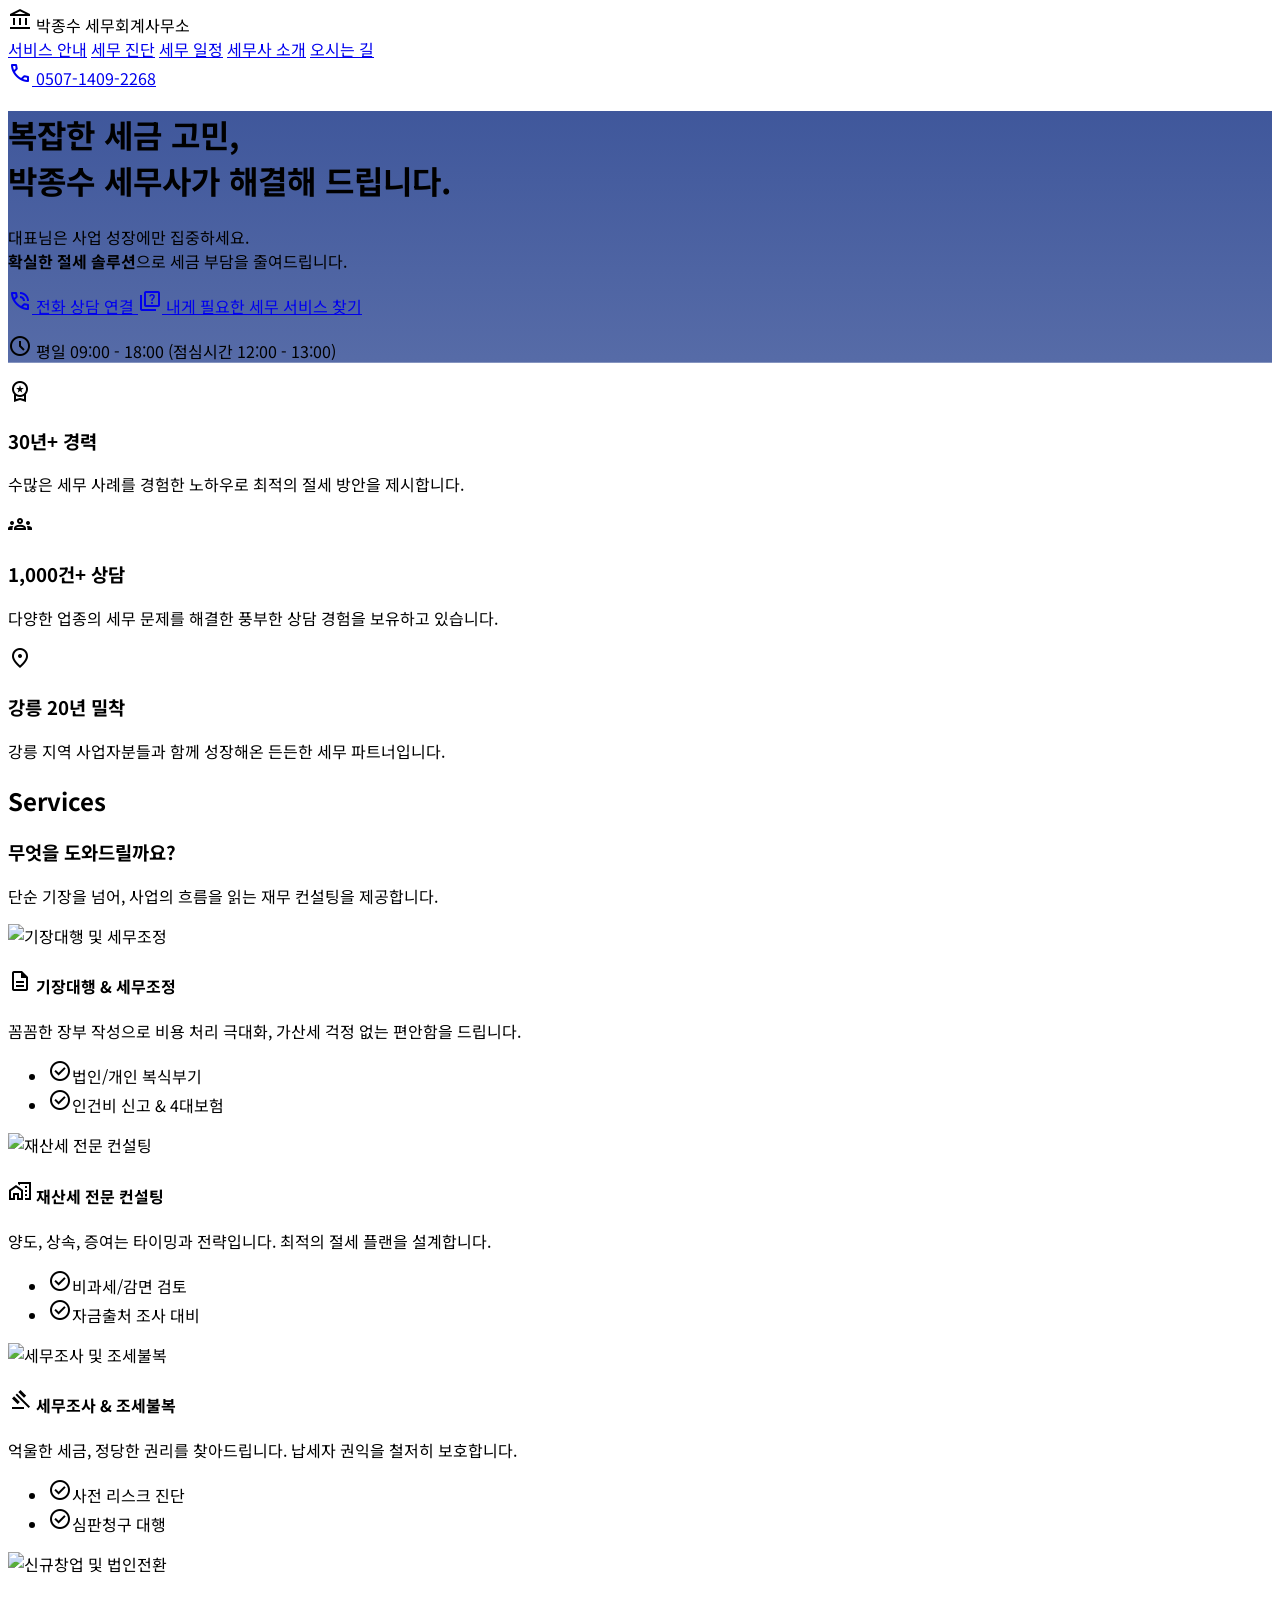
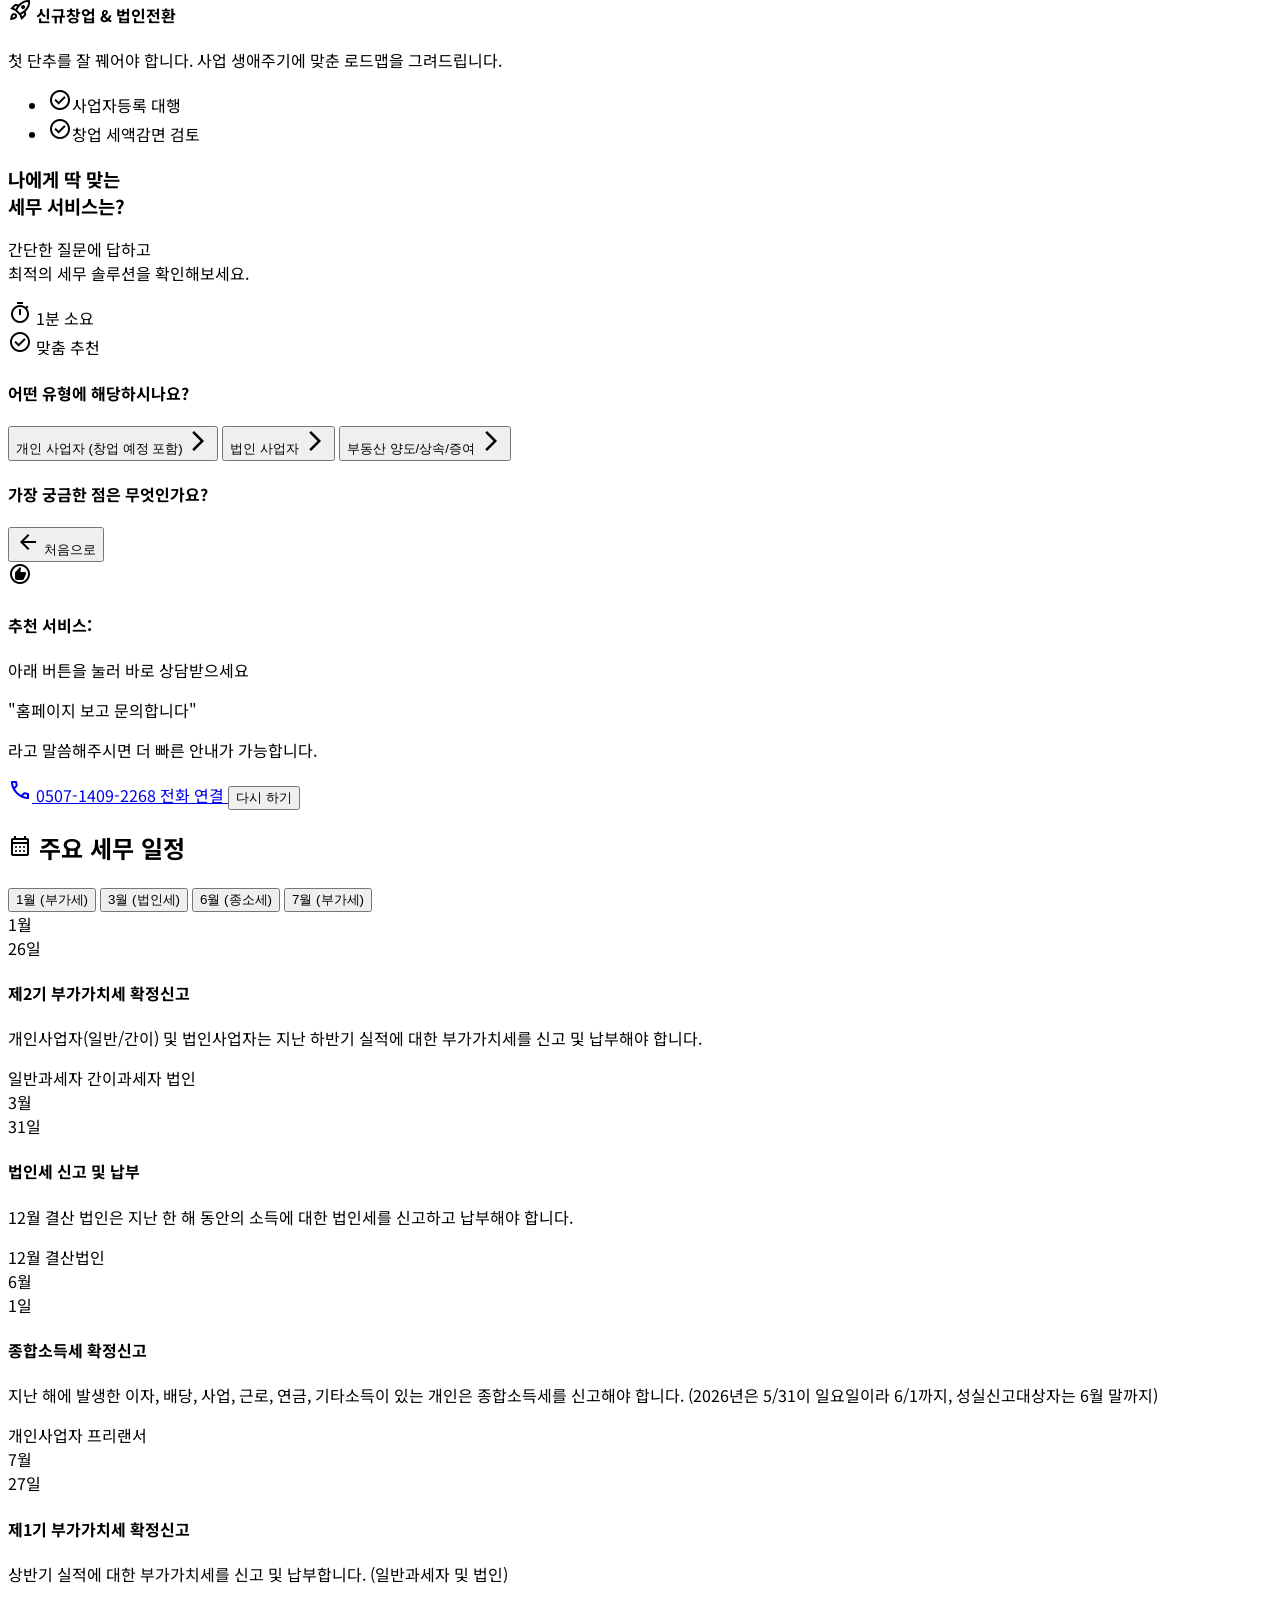
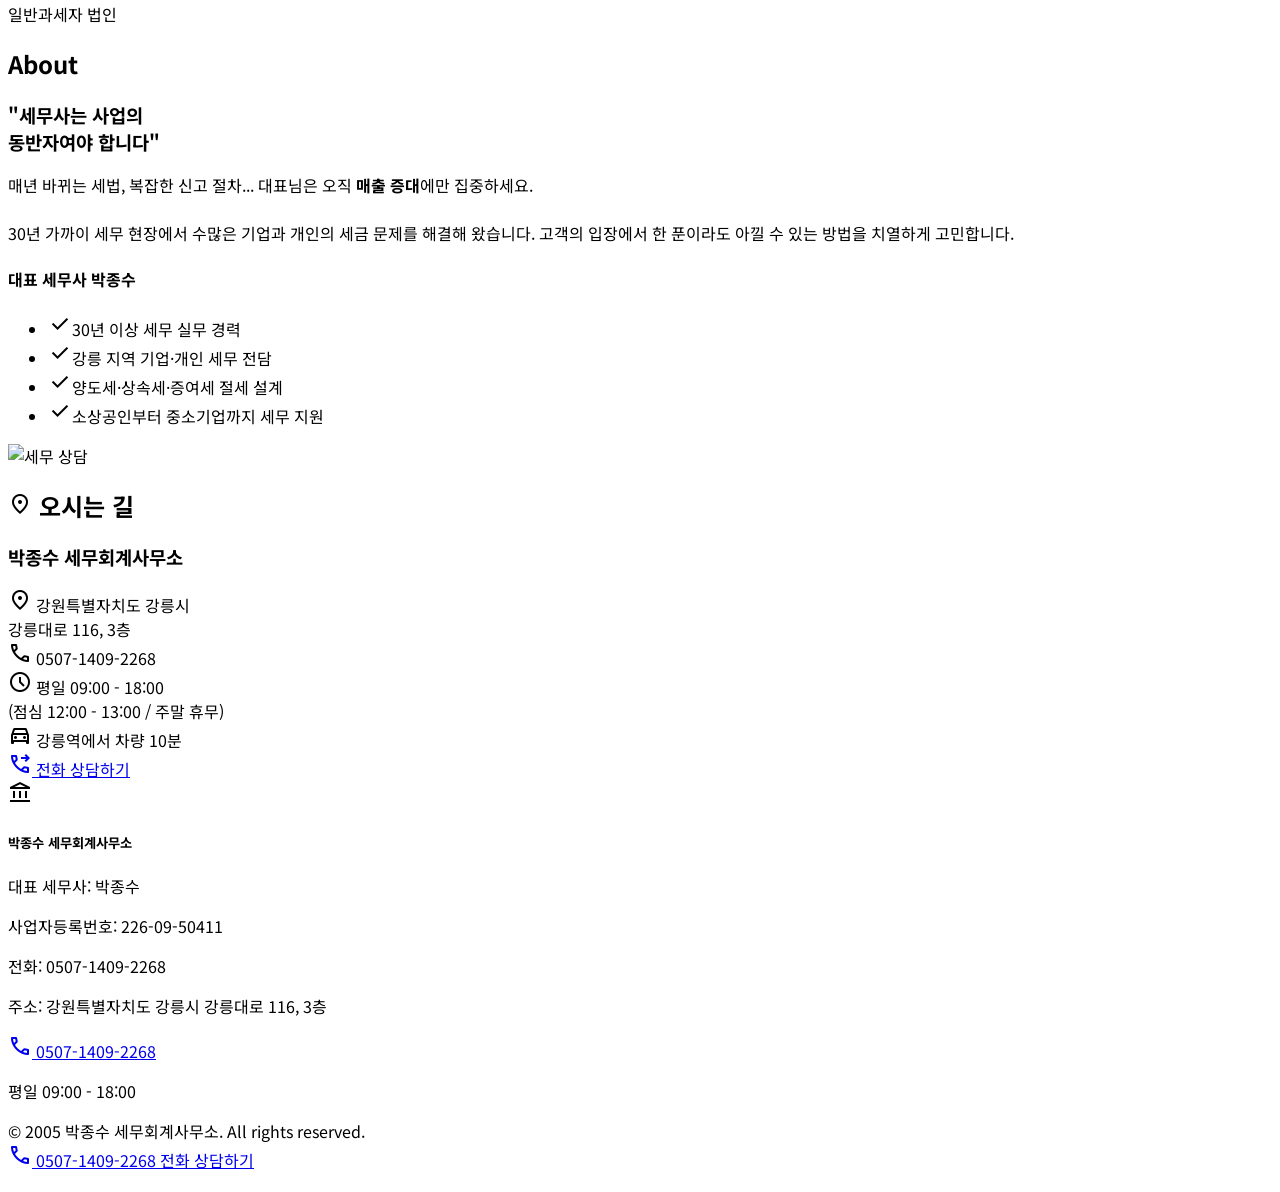
==== commit c59dc3f7: "fix: 모바일 UI/UX 개선 - iPhone Safe Area 지원 (하단 sticky CTA) - 지도 스크롤 트랩 방지 (모바일 드래그 비활성화) - Retina 디스플레이" ====
--- a/index.html
+++ b/index.html
@@ -253,7 +253,7 @@
                 <!-- Service 1 -->
                 <div class="service-card group bg-white rounded-2xl overflow-hidden shadow-md hover:shadow-2xl transition border border-slate-100">
                     <div class="h-40 overflow-hidden">
-                        <img src="https://images.unsplash.com/photo-1554224155-6726b3ff858f?w=400&q=80" alt="기장대행 및 세무조정" class="service-img w-full h-full object-cover transition duration-500">
+                        <img src="https://images.unsplash.com/photo-1554224155-6726b3ff858f?w=800&q=80" alt="기장대행 및 세무조정" class="service-img w-full h-full object-cover transition duration-500">
                     </div>
                     <div class="p-5">
                         <h4 class="font-bold text-lg text-slate-900 mb-2 flex items-center">
@@ -273,7 +273,7 @@
                 <!-- Service 2 -->
                 <div class="service-card group bg-white rounded-2xl overflow-hidden shadow-md hover:shadow-2xl transition border border-slate-100">
                     <div class="h-40 overflow-hidden">
-                        <img src="https://images.unsplash.com/photo-1560518883-ce09059eeffa?w=400&q=80" alt="재산세 전문 컨설팅" class="service-img w-full h-full object-cover transition duration-500">
+                        <img src="https://images.unsplash.com/photo-1560518883-ce09059eeffa?w=800&q=80" alt="재산세 전문 컨설팅" class="service-img w-full h-full object-cover transition duration-500">
                     </div>
                     <div class="p-5">
                         <h4 class="font-bold text-lg text-slate-900 mb-2 flex items-center">
@@ -293,7 +293,7 @@
                 <!-- Service 3 -->
                 <div class="service-card group bg-white rounded-2xl overflow-hidden shadow-md hover:shadow-2xl transition border border-slate-100">
                     <div class="h-40 overflow-hidden">
-                        <img src="https://images.unsplash.com/photo-1589829545856-d10d557cf95f?w=400&q=80" alt="세무조사 및 조세불복" class="service-img w-full h-full object-cover transition duration-500">
+                        <img src="https://images.unsplash.com/photo-1589829545856-d10d557cf95f?w=800&q=80" alt="세무조사 및 조세불복" class="service-img w-full h-full object-cover transition duration-500">
                     </div>
                     <div class="p-5">
                         <h4 class="font-bold text-lg text-slate-900 mb-2 flex items-center">
@@ -313,7 +313,7 @@
                 <!-- Service 4 -->
                 <div class="service-card group bg-white rounded-2xl overflow-hidden shadow-md hover:shadow-2xl transition border border-slate-100">
                     <div class="h-40 overflow-hidden">
-                        <img src="https://images.unsplash.com/photo-1507003211169-0a1dd7228f2d?w=400&q=80" alt="신규창업 및 법인전환" class="service-img w-full h-full object-cover transition duration-500">
+                        <img src="https://images.unsplash.com/photo-1507003211169-0a1dd7228f2d?w=800&q=80" alt="신규창업 및 법인전환" class="service-img w-full h-full object-cover transition duration-500">
                     </div>
                     <div class="p-5">
                         <h4 class="font-bold text-lg text-slate-900 mb-2 flex items-center">
@@ -562,7 +562,7 @@
     </main>
 
     <!-- Footer -->
-    <footer class="bg-slate-900 text-slate-400 py-12">
+    <footer class="bg-slate-900 text-slate-400 py-12 pb-24 md:pb-12">
         <div class="max-w-7xl mx-auto px-4 sm:px-6 lg:px-8">
             <div class="grid grid-cols-1 md:grid-cols-2 gap-8 mb-8">
                 <div>
@@ -590,7 +590,7 @@
     </footer>
 
     <!-- Mobile Sticky CTA -->
-    <div class="fixed bottom-0 left-0 right-0 bg-primary-900 text-white p-3 md:hidden z-50 shadow-lg">
+    <div class="fixed bottom-0 left-0 right-0 bg-primary-900 text-white p-3 md:hidden z-50 shadow-lg" style="padding-bottom: calc(0.75rem + env(safe-area-inset-bottom));">
         <a href="tel:0507-1409-2268" class="flex items-center justify-center font-bold">
             <span class="material-symbols-outlined mr-2">call</span>
             0507-1409-2268 전화 상담하기
@@ -691,7 +691,12 @@
 
         // --- OpenStreetMap (Leaflet) ---
         const officeCoords = [37.7519, 128.8761]; // 강릉시 강릉대로 116
-        const map = L.map('map').setView(officeCoords, 16);
+        const isMobile = /iPhone|iPad|iPod|Android/i.test(navigator.userAgent);
+        const map = L.map('map', {
+            scrollWheelZoom: false,
+            dragging: !isMobile,
+            tap: !isMobile
+        }).setView(officeCoords, 16);
         
         L.tileLayer('https://{s}.tile.openstreetmap.org/{z}/{x}/{y}.png', {
             attribution: '&copy; OpenStreetMap contributors'
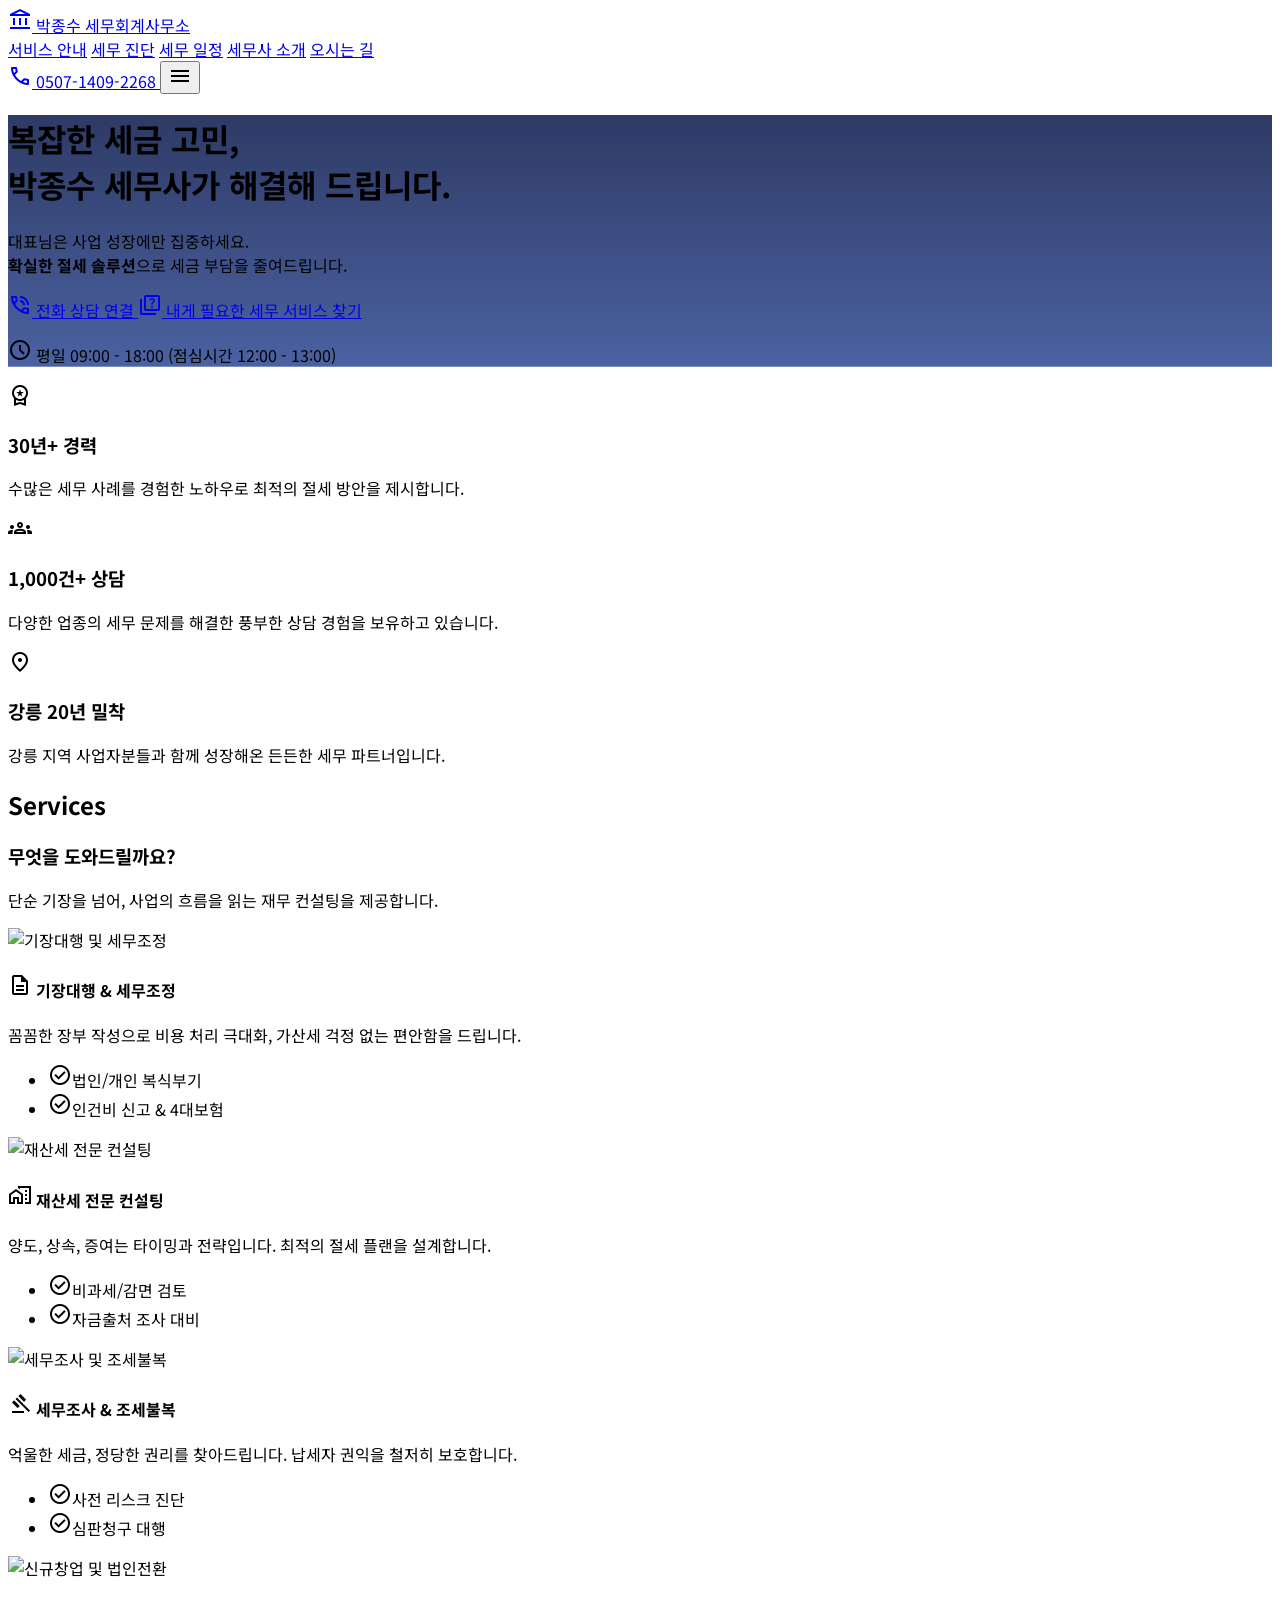
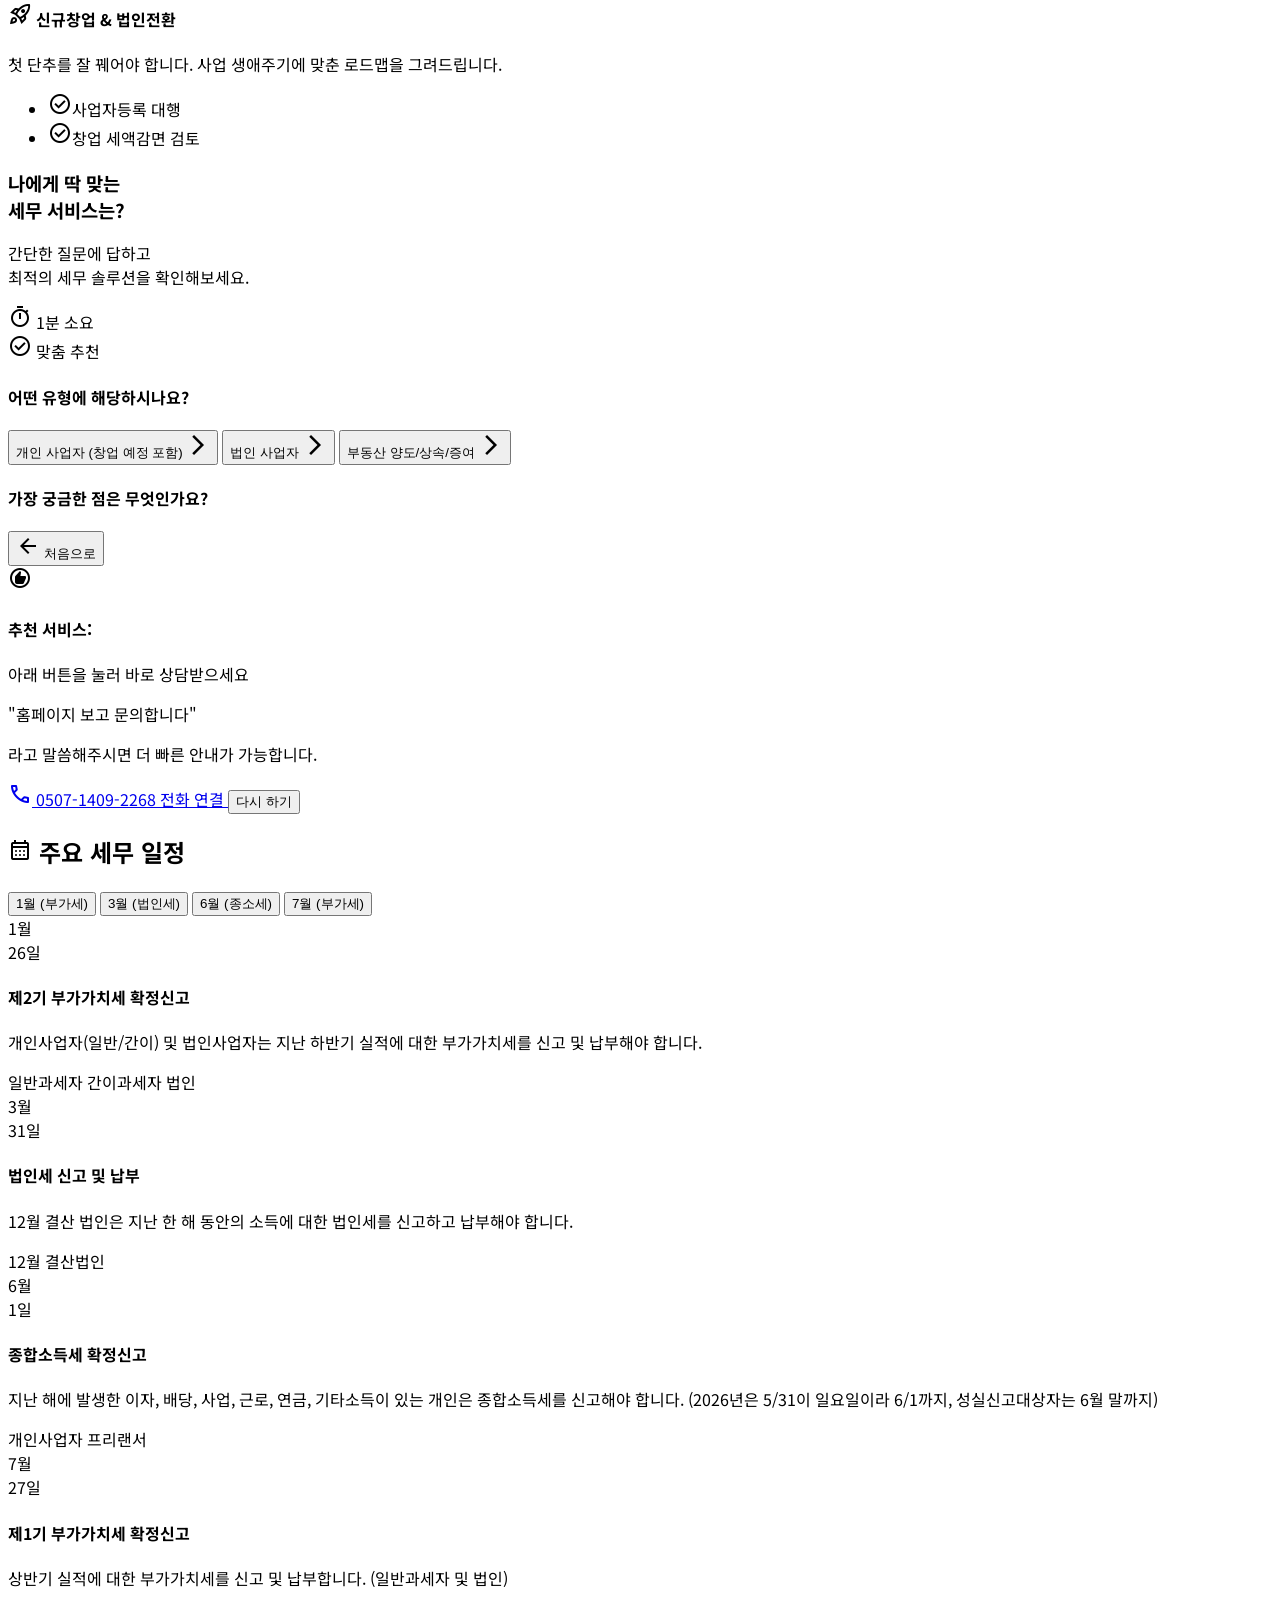
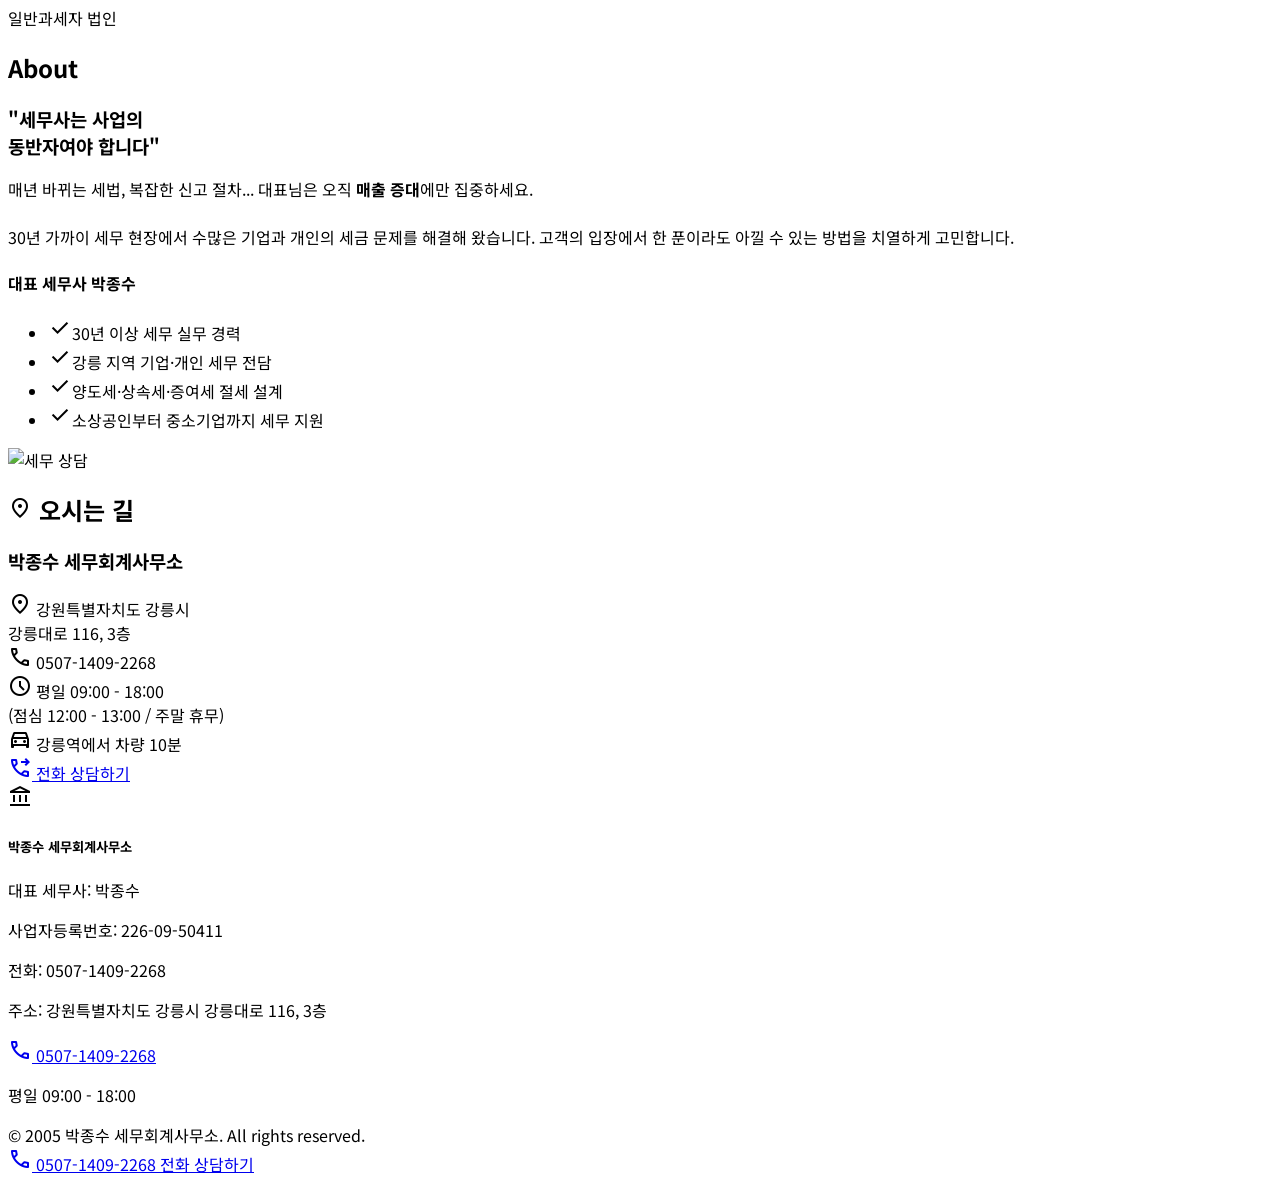
==== commit b4267de6: "feat: 전체 UI/UX 개선 - 모바일 메뉴, 한글 줄바꿈, 위자드 스크롤" ====
--- a/index.html
+++ b/index.html
@@ -130,8 +130,9 @@
 
     <style>
         body { font-family: 'Noto Sans KR', sans-serif; }
+        .break-keep { word-break: keep-all; word-wrap: break-word; }
         .hero-gradient { 
-            background: linear-gradient(rgba(30, 58, 138, 0.85), rgba(30, 58, 138, 0.75)), 
+            background: linear-gradient(rgba(23, 37, 84, 0.9), rgba(30, 58, 138, 0.8)), 
                         url('https://images.unsplash.com/photo-1486406146926-c627a92ad1ab?w=1920&q=80'); 
             background-size: cover; 
             background-position: center; 
@@ -150,6 +151,10 @@
         .service-card:hover .service-img {
             transform: scale(1.05);
         }
+        /* Mobile Menu Animation */
+        #mobile-menu { transition: max-height 0.3s ease-in-out, opacity 0.3s ease-in-out; }
+        .mobile-menu-open { max-height: 400px; opacity: 1; }
+        .mobile-menu-closed { max-height: 0; opacity: 0; pointer-events: none; }
     </style>
 </head>
 <body class="bg-slate-50 text-slate-800 antialiased selection:bg-blue-100 selection:text-blue-900">
@@ -158,53 +163,76 @@
     <nav class="sticky top-0 z-50 bg-white/95 backdrop-blur shadow-sm border-b border-slate-100">
         <div class="max-w-7xl mx-auto px-4 sm:px-6 lg:px-8">
             <div class="flex justify-between items-center h-16">
-                <div class="flex items-center space-x-2">
-                    <span class="material-symbols-outlined text-primary-900 text-3xl">account_balance</span>
+                <!-- Logo -->
+                <a href="#" class="flex items-center space-x-2 group">
+                    <span class="material-symbols-outlined text-primary-900 text-3xl group-hover:scale-110 transition">account_balance</span>
                     <span class="font-bold text-xl text-slate-900 tracking-tight">박종수 세무회계사무소</span>
-                </div>
+                </a>
+
+                <!-- Desktop Menu -->
                 <div class="hidden md:flex space-x-8">
-                    <a href="#services" class="text-slate-600 hover:text-primary-900 font-medium transition">서비스 안내</a>
-                    <a href="#consultation" class="text-slate-600 hover:text-primary-900 font-medium transition">세무 진단</a>
-                    <a href="#calendar" class="text-slate-600 hover:text-primary-900 font-medium transition">세무 일정</a>
-                    <a href="#about" class="text-slate-600 hover:text-primary-900 font-medium transition">세무사 소개</a>
-                    <a href="#contact" class="text-slate-600 hover:text-primary-900 font-medium transition">오시는 길</a>
-                </div>
+                    <a href="#services" class="text-slate-600 hover:text-primary-900 font-medium transition relative hover:-translate-y-0.5">서비스 안내</a>
+                    <a href="#consultation" class="text-slate-600 hover:text-primary-900 font-medium transition relative hover:-translate-y-0.5">세무 진단</a>
+                    <a href="#calendar" class="text-slate-600 hover:text-primary-900 font-medium transition relative hover:-translate-y-0.5">세무 일정</a>
+                    <a href="#about" class="text-slate-600 hover:text-primary-900 font-medium transition relative hover:-translate-y-0.5">세무사 소개</a>
+                    <a href="#contact" class="text-slate-600 hover:text-primary-900 font-medium transition relative hover:-translate-y-0.5">오시는 길</a>
+                </div>
+
+                <!-- CTA & Mobile Button -->
                 <div class="flex items-center space-x-3">
-                    <a href="tel:0507-1409-2268" class="phone-pulse flex items-center bg-primary-900 hover:bg-primary-800 text-white px-4 py-2 rounded-full font-bold transition shadow-lg transform hover:scale-105">
-                        <span class="material-symbols-outlined mr-2 text-sm">call</span>
-                        0507-1409-2268
+                    <a href="tel:0507-1409-2268" class="phone-pulse flex items-center bg-primary-900 hover:bg-primary-800 text-white px-3 py-2 md:px-4 rounded-full font-bold transition shadow-lg transform hover:scale-105">
+                        <span class="material-symbols-outlined md:mr-2 text-sm">call</span>
+                        <span class="hidden md:inline">0507-1409-2268</span>
                     </a>
-                </div>
+                    <!-- Mobile Menu Button -->
+                    <button id="mobile-menu-btn" onclick="toggleMobileMenu()" class="md:hidden p-2 text-slate-600 hover:bg-slate-100 rounded-lg transition" aria-label="메뉴 열기">
+                        <span class="material-symbols-outlined text-2xl">menu</span>
+                    </button>
+                </div>
+            </div>
+        </div>
+
+        <!-- Mobile Menu -->
+        <div id="mobile-menu" class="mobile-menu-closed md:hidden bg-white border-t border-slate-100 overflow-hidden absolute w-full shadow-lg">
+            <div class="px-4 py-4 space-y-2">
+                <a href="#services" onclick="toggleMobileMenu()" class="block px-4 py-3 rounded-lg text-slate-600 hover:bg-slate-50 hover:text-primary-900 font-medium transition">서비스 안내</a>
+                <a href="#consultation" onclick="toggleMobileMenu()" class="block px-4 py-3 rounded-lg text-slate-600 hover:bg-slate-50 hover:text-primary-900 font-medium transition">세무 진단</a>
+                <a href="#calendar" onclick="toggleMobileMenu()" class="block px-4 py-3 rounded-lg text-slate-600 hover:bg-slate-50 hover:text-primary-900 font-medium transition">세무 일정</a>
+                <a href="#about" onclick="toggleMobileMenu()" class="block px-4 py-3 rounded-lg text-slate-600 hover:bg-slate-50 hover:text-primary-900 font-medium transition">세무사 소개</a>
+                <a href="#contact" onclick="toggleMobileMenu()" class="block px-4 py-3 rounded-lg text-slate-600 hover:bg-slate-50 hover:text-primary-900 font-medium transition">오시는 길</a>
             </div>
         </div>
     </nav>
 
     <!-- Hero Section -->
-    <header class="relative hero-gradient text-white min-h-[600px] flex items-center justify-center text-center px-4 py-20">
-        <div class="max-w-4xl animate-fade-in-up">
-            <h1 class="text-4xl md:text-6xl font-black mb-6 leading-tight">
+    <header class="relative hero-gradient text-white min-h-[600px] flex items-center justify-center text-center px-4 py-20 overflow-hidden">
+        <div class="max-w-4xl animate-fade-in-up relative z-10">
+            <h1 class="text-4xl md:text-6xl font-black mb-6 leading-tight break-keep drop-shadow-lg">
                 복잡한 세금 고민,<br>
                 <span class="text-blue-300">박종수 세무사</span>가 해결해 드립니다.
             </h1>
-            <p class="text-lg md:text-xl text-blue-100 mb-10 max-w-2xl mx-auto font-light">
+            <p class="text-lg md:text-xl text-blue-50 mb-10 max-w-2xl mx-auto font-light break-keep leading-relaxed drop-shadow-md">
                 대표님은 사업 성장에만 집중하세요.<br class="hidden md:inline">
                 <strong>확실한 절세 솔루션</strong>으로 세금 부담을 줄여드립니다.
             </p>
-            <div class="flex flex-col sm:flex-row justify-center gap-4">
-                <a href="tel:0507-1409-2268" class="flex items-center justify-center bg-white text-primary-900 px-8 py-4 rounded-xl font-bold text-lg hover:bg-blue-50 transition shadow-xl w-full sm:w-auto">
+            <div class="flex flex-col sm:flex-row justify-center gap-4 mb-8 md:mb-0">
+                <a href="tel:0507-1409-2268" class="flex items-center justify-center bg-white text-primary-900 px-8 py-4 rounded-xl font-bold text-lg hover:bg-blue-50 transition shadow-xl w-full sm:w-auto transform hover:-translate-y-1">
                     <span class="material-symbols-outlined mr-2">phone_in_talk</span>
                     전화 상담 연결
                 </a>
-                <a href="#consultation" class="flex items-center justify-center bg-primary-700/60 backdrop-blur text-white border border-white/30 px-8 py-4 rounded-xl font-bold text-lg hover:bg-primary-700/80 transition w-full sm:w-auto">
+                <a href="#consultation" class="flex items-center justify-center bg-primary-700/60 backdrop-blur text-white border border-white/30 px-8 py-4 rounded-xl font-bold text-lg hover:bg-primary-700/80 transition w-full sm:w-auto transform hover:-translate-y-1">
                     <span class="material-symbols-outlined mr-2">quiz</span>
                     내게 필요한 세무 서비스 찾기
                 </a>
             </div>
-            <p class="mt-6 text-sm text-blue-200 opacity-80">
-                <span class="material-symbols-outlined text-xs align-middle mr-1">schedule</span>
+            <p class="mt-8 md:mt-10 text-sm text-blue-200/90 font-medium">
+                <span class="material-symbols-outlined text-sm align-middle mr-1">schedule</span>
                 평일 09:00 - 18:00 (점심시간 12:00 - 13:00)
             </p>
         </div>
+        
+        <!-- Decorative elements -->
+        <div class="absolute bottom-0 left-0 w-full h-24 bg-gradient-to-t from-slate-50 to-transparent"></div>
     </header>
 
     <!-- Main Content -->
@@ -212,31 +240,31 @@
         
         <!-- Trust Cards -->
         <div class="grid grid-cols-1 md:grid-cols-3 gap-6 mb-20">
-            <div class="bg-white p-8 rounded-2xl shadow-lg border border-slate-100 flex items-start hover:shadow-xl transition duration-300">
-                <div class="bg-blue-50 p-3 rounded-xl mr-5 text-primary-900">
+            <div class="bg-white p-6 md:p-8 rounded-2xl shadow-lg border border-slate-100 flex items-start hover:shadow-xl transition duration-300">
+                <div class="bg-blue-50 p-3 rounded-xl mr-5 text-primary-900 shrink-0">
                     <span class="material-symbols-outlined text-3xl">workspace_premium</span>
                 </div>
                 <div>
-                    <h3 class="font-bold text-lg text-slate-900 mb-2">30년+ 경력</h3>
-                    <p class="text-slate-600 text-sm leading-relaxed">수많은 세무 사례를 경험한 노하우로 최적의 절세 방안을 제시합니다.</p>
-                </div>
-            </div>
-            <div class="bg-white p-8 rounded-2xl shadow-lg border border-slate-100 flex items-start hover:shadow-xl transition duration-300">
-                <div class="bg-indigo-50 p-3 rounded-xl mr-5 text-indigo-900">
+                    <h3 class="font-bold text-lg text-slate-900 mb-2 break-keep">30년+ 경력</h3>
+                    <p class="text-slate-600 text-sm leading-relaxed break-keep">수많은 세무 사례를 경험한 노하우로 최적의 절세 방안을 제시합니다.</p>
+                </div>
+            </div>
+            <div class="bg-white p-6 md:p-8 rounded-2xl shadow-lg border border-slate-100 flex items-start hover:shadow-xl transition duration-300">
+                <div class="bg-indigo-50 p-3 rounded-xl mr-5 text-indigo-900 shrink-0">
                     <span class="material-symbols-outlined text-3xl">groups</span>
                 </div>
                 <div>
-                    <h3 class="font-bold text-lg text-slate-900 mb-2">1,000건+ 상담</h3>
-                    <p class="text-slate-600 text-sm leading-relaxed">다양한 업종의 세무 문제를 해결한 풍부한 상담 경험을 보유하고 있습니다.</p>
-                </div>
-            </div>
-            <div class="bg-white p-8 rounded-2xl shadow-lg border border-slate-100 flex items-start hover:shadow-xl transition duration-300">
-                <div class="bg-sky-50 p-3 rounded-xl mr-5 text-sky-900">
+                    <h3 class="font-bold text-lg text-slate-900 mb-2 break-keep">1,000건+ 상담</h3>
+                    <p class="text-slate-600 text-sm leading-relaxed break-keep">다양한 업종의 세무 문제를 해결한 풍부한 상담 경험을 보유하고 있습니다.</p>
+                </div>
+            </div>
+            <div class="bg-white p-6 md:p-8 rounded-2xl shadow-lg border border-slate-100 flex items-start hover:shadow-xl transition duration-300">
+                <div class="bg-sky-50 p-3 rounded-xl mr-5 text-sky-900 shrink-0">
                     <span class="material-symbols-outlined text-3xl">location_on</span>
                 </div>
                 <div>
-                    <h3 class="font-bold text-lg text-slate-900 mb-2">강릉 20년 밀착</h3>
-                    <p class="text-slate-600 text-sm leading-relaxed">강릉 지역 사업자분들과 함께 성장해온 든든한 세무 파트너입니다.</p>
+                    <h3 class="font-bold text-lg text-slate-900 mb-2 break-keep">강릉 20년 밀착</h3>
+                    <p class="text-slate-600 text-sm leading-relaxed break-keep">강릉 지역 사업자분들과 함께 성장해온 든든한 세무 파트너입니다.</p>
                 </div>
             </div>
         </div>
@@ -599,6 +627,22 @@
 
     <!-- Scripts -->
     <script>
+        // --- Mobile Menu Logic ---
+        function toggleMobileMenu() {
+            const menu = document.getElementById('mobile-menu');
+            const icon = document.querySelector('#mobile-menu-btn span');
+            
+            if (menu.classList.contains('mobile-menu-closed')) {
+                menu.classList.remove('mobile-menu-closed');
+                menu.classList.add('mobile-menu-open');
+                icon.textContent = 'close';
+            } else {
+                menu.classList.add('mobile-menu-closed');
+                menu.classList.remove('mobile-menu-open');
+                icon.textContent = 'menu';
+            }
+        }
+
         // --- Wizard Logic ---
         const wizardData = {
             individual: {
@@ -638,12 +682,21 @@
                 wizardData[selection].options.forEach((opt, index) => {
                     const btn = document.createElement('button');
                     btn.className = "w-full text-left p-4 rounded-xl border border-slate-200 hover:border-primary-500 hover:bg-blue-50 transition flex justify-between items-center group";
-                    btn.innerHTML = `<span class="font-medium text-slate-700 group-hover:text-primary-700">${opt.text}</span><span class="material-symbols-outlined text-slate-300 group-hover:text-primary-500">arrow_forward_ios</span>`;
+                    btn.innerHTML = `<span class="font-medium text-slate-700 group-hover:text-primary-700 break-keep">${opt.text}</span><span class="material-symbols-outlined text-slate-300 group-hover:text-primary-500">arrow_forward_ios</span>`;
                     btn.onclick = () => showResult(index);
                     optionsContainer.appendChild(btn);
                 });
 
                 document.getElementById('wizard-step-2').classList.remove('hidden');
+                // Scroll to top of wizard to ensure visibility on mobile
+                const wizardSection = document.getElementById('consultation');
+                const offset = 80; // height of sticky nav
+                const elementPosition = wizardSection.getBoundingClientRect().top;
+                const offsetPosition = elementPosition + window.pageYOffset - offset;
+                window.scrollTo({
+                    top: offsetPosition,
+                    behavior: "smooth"
+                });
             }
         }
 
@@ -656,12 +709,30 @@
             document.getElementById('result-keyword').textContent = data.keyword;
             
             document.getElementById('wizard-step-3').classList.remove('hidden');
+            
+            const wizardSection = document.getElementById('consultation');
+            const offset = 80;
+            const elementPosition = wizardSection.getBoundingClientRect().top;
+            const offsetPosition = elementPosition + window.pageYOffset - offset;
+            window.scrollTo({
+                top: offsetPosition,
+                behavior: "smooth"
+            });
         }
 
         function resetWizard() {
             document.getElementById('wizard-step-2').classList.add('hidden');
             document.getElementById('wizard-step-3').classList.add('hidden');
             document.getElementById('wizard-step-1').classList.remove('hidden');
+            
+            const wizardSection = document.getElementById('consultation');
+            const offset = 80;
+            const elementPosition = wizardSection.getBoundingClientRect().top;
+            const offsetPosition = elementPosition + window.pageYOffset - offset;
+            window.scrollTo({
+                top: offsetPosition,
+                behavior: "smooth"
+            });
         }
 
         // --- Calendar Tab Logic ---
@@ -682,9 +753,19 @@
         document.querySelectorAll('a[href^="#"]').forEach(anchor => {
             anchor.addEventListener('click', function (e) {
                 e.preventDefault();
-                const target = document.querySelector(this.getAttribute('href'));
+                const targetId = this.getAttribute('href');
+                if (targetId === '#') return;
+                
+                const target = document.querySelector(targetId);
                 if (target) {
-                    target.scrollIntoView({ behavior: 'smooth' });
+                    const offset = 80; // Sticky nav height
+                    const elementPosition = target.getBoundingClientRect().top;
+                    const offsetPosition = elementPosition + window.pageYOffset - offset;
+        
+                    window.scrollTo({
+                        top: offsetPosition,
+                        behavior: "smooth"
+                    });
                 }
             });
         });
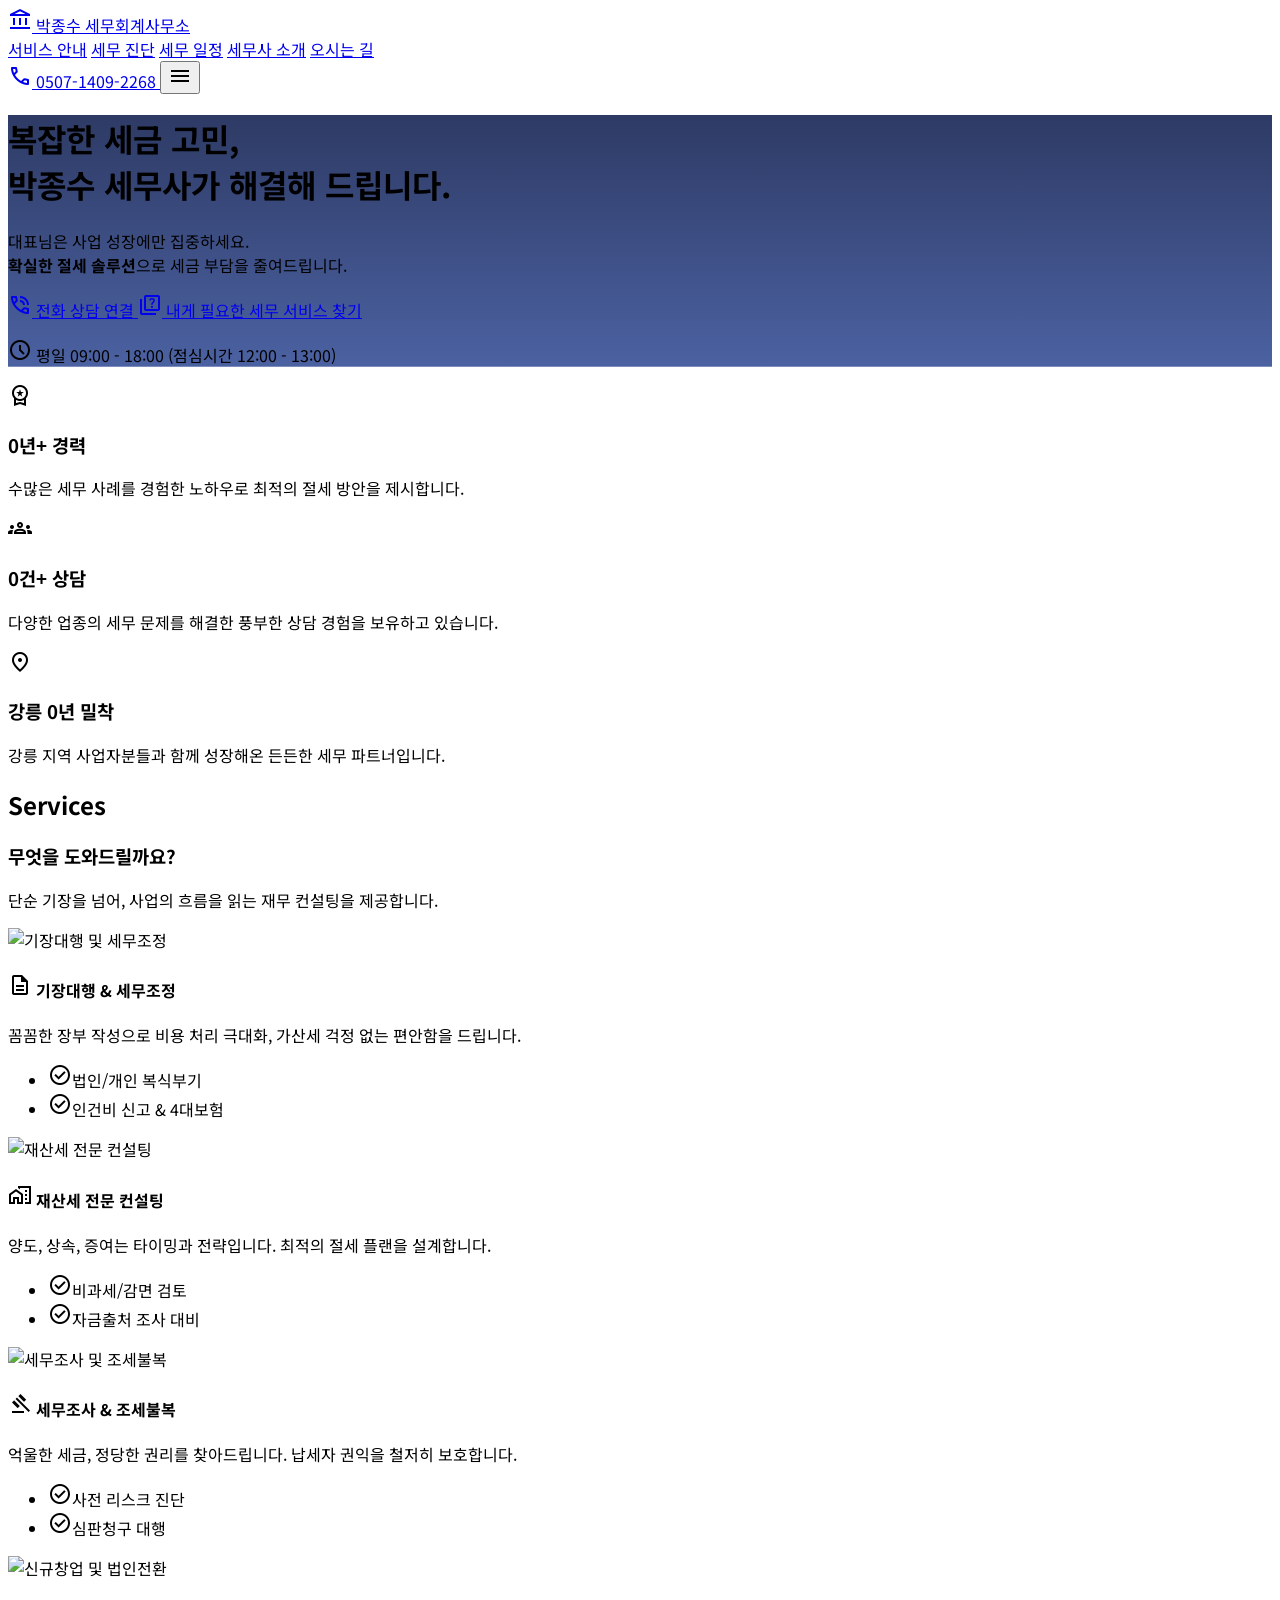
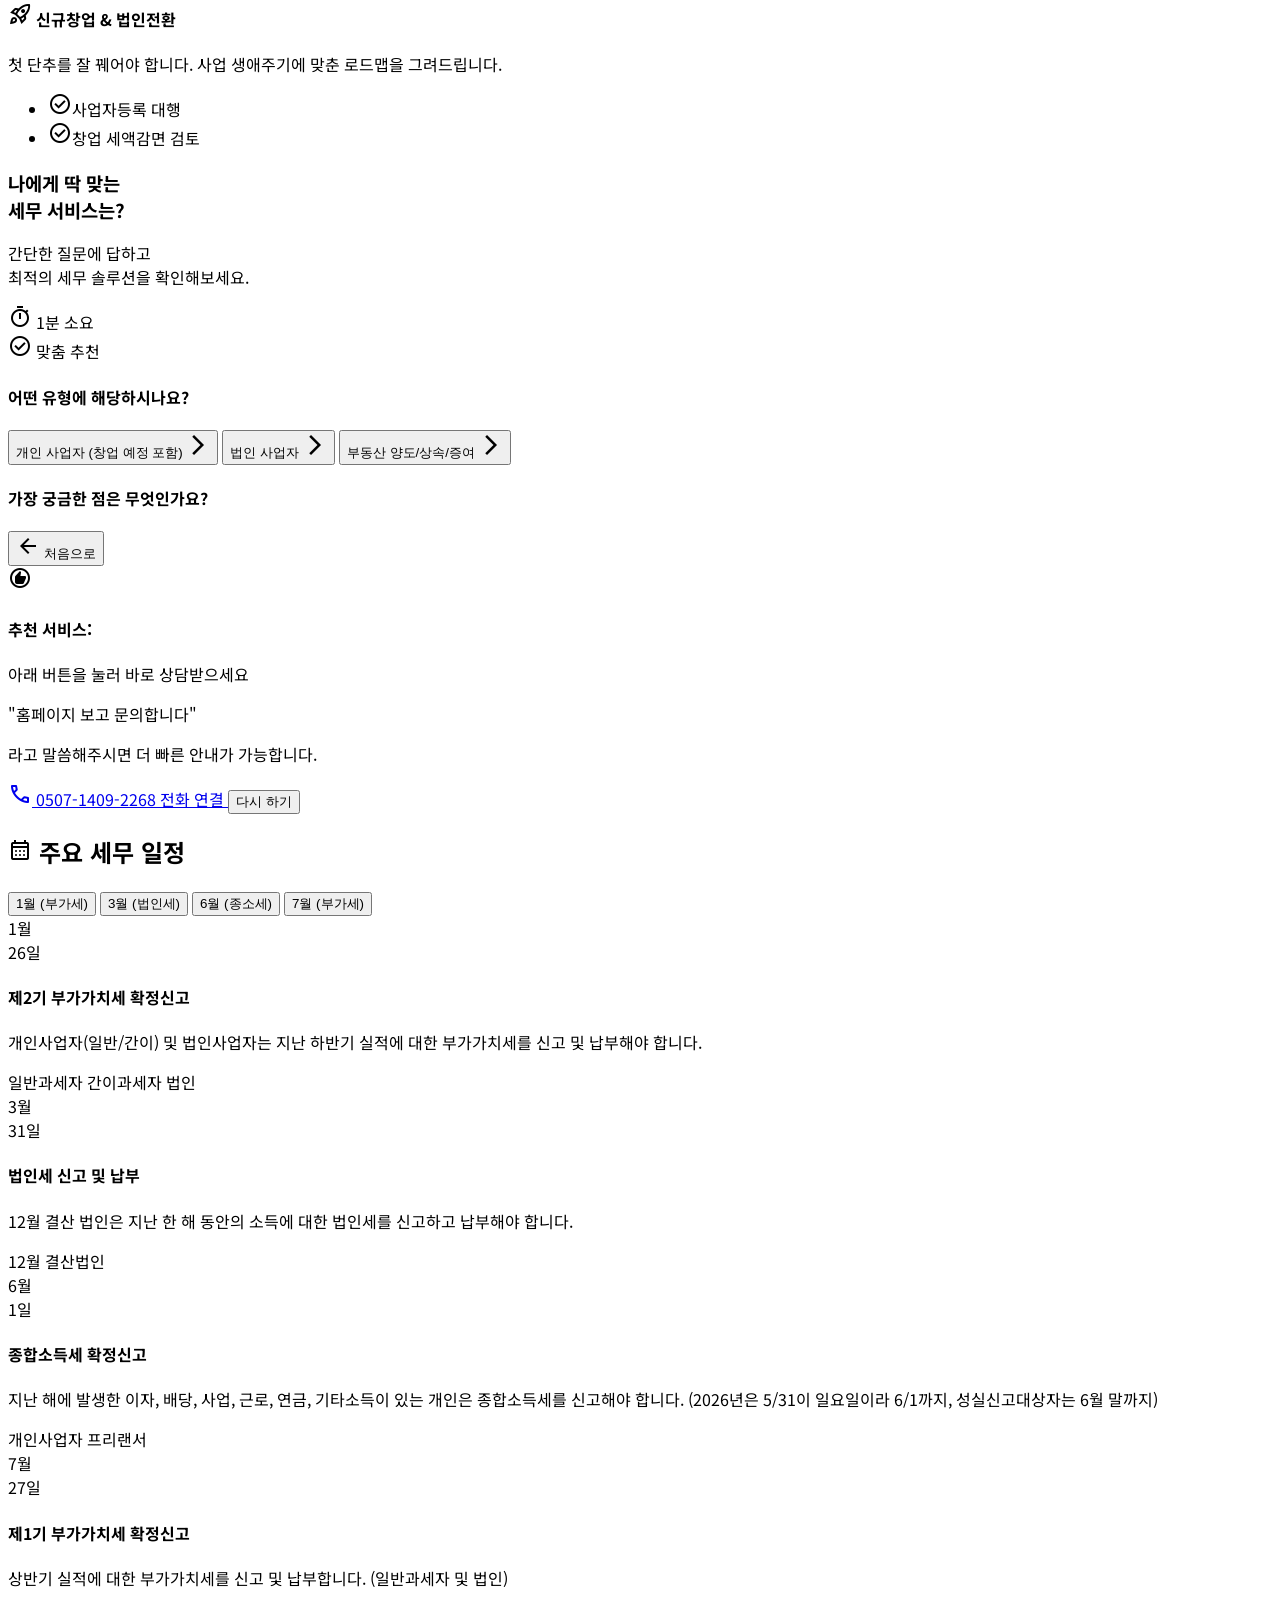
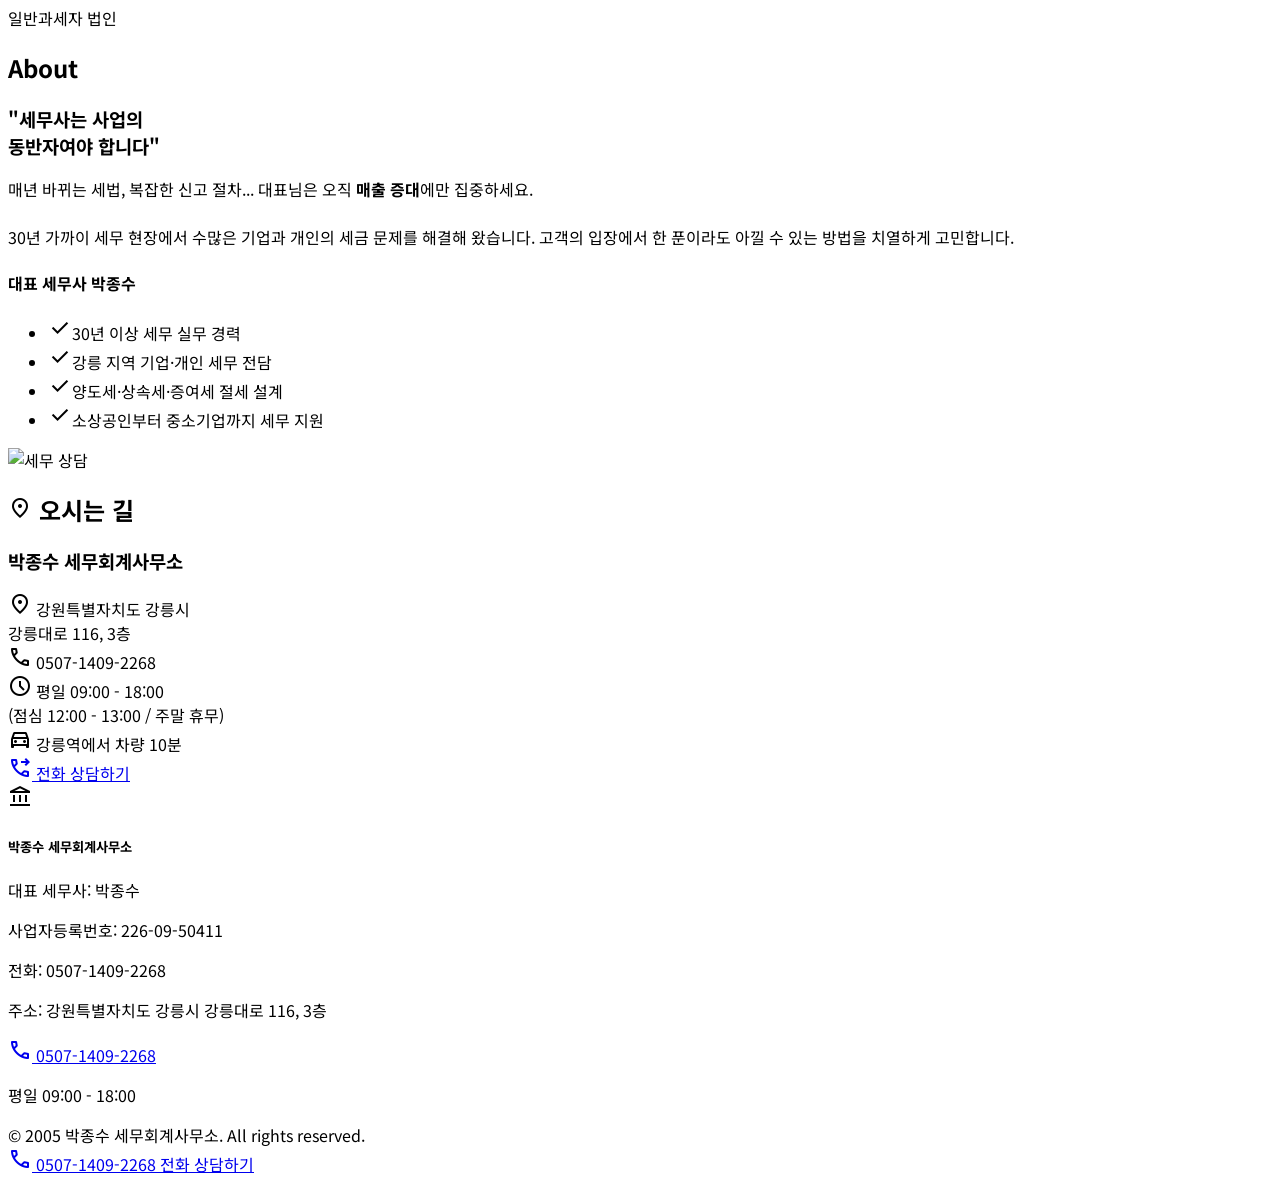
==== commit 44212267: "feat: add animated counter for trust numbers - 30년+, 1000건+, 20년 숫자가 스크롤 시 0부터 증가 - IntersectionObse" ====
--- a/index.html
+++ b/index.html
@@ -148,6 +148,13 @@
             70% { box-shadow: 0 0 0 10px rgba(59, 130, 246, 0); }
             100% { box-shadow: 0 0 0 0 rgba(59, 130, 246, 0); }
         }
+        /* Reduced motion support */
+        @media (prefers-reduced-motion: reduce) {
+            .animate-fade-in-up { animation: none; opacity: 1; transform: none; }
+            .phone-pulse { animation: none; }
+            .service-card:hover .service-img { transform: none; }
+            * { transition-duration: 0.01ms !important; animation-duration: 0.01ms !important; }
+        }
         .service-card:hover .service-img {
             transform: scale(1.05);
         }
@@ -165,7 +172,7 @@
             <div class="flex justify-between items-center h-16">
                 <!-- Logo -->
                 <a href="#" class="flex items-center space-x-2 group">
-                    <span class="material-symbols-outlined text-primary-900 text-3xl group-hover:scale-110 transition">account_balance</span>
+                    <span class="material-symbols-outlined text-primary-900 text-3xl group-hover:scale-110 transition" aria-hidden="true">account_balance</span>
                     <span class="font-bold text-xl text-slate-900 tracking-tight">박종수 세무회계사무소</span>
                 </a>
 
@@ -181,12 +188,12 @@
                 <!-- CTA & Mobile Button -->
                 <div class="flex items-center space-x-3">
                     <a href="tel:0507-1409-2268" class="phone-pulse flex items-center bg-primary-900 hover:bg-primary-800 text-white px-3 py-2 md:px-4 rounded-full font-bold transition shadow-lg transform hover:scale-105">
-                        <span class="material-symbols-outlined md:mr-2 text-sm">call</span>
+                        <span class="material-symbols-outlined md:mr-2 text-sm" aria-hidden="true">call</span>
                         <span class="hidden md:inline">0507-1409-2268</span>
                     </a>
                     <!-- Mobile Menu Button -->
                     <button id="mobile-menu-btn" onclick="toggleMobileMenu()" class="md:hidden p-2 text-slate-600 hover:bg-slate-100 rounded-lg transition" aria-label="메뉴 열기">
-                        <span class="material-symbols-outlined text-2xl">menu</span>
+                        <span class="material-symbols-outlined text-2xl" aria-hidden="true">menu</span>
                     </button>
                 </div>
             </div>
@@ -217,16 +224,16 @@
             </p>
             <div class="flex flex-col sm:flex-row justify-center gap-4 mb-8 md:mb-0">
                 <a href="tel:0507-1409-2268" class="flex items-center justify-center bg-white text-primary-900 px-8 py-4 rounded-xl font-bold text-lg hover:bg-blue-50 transition shadow-xl w-full sm:w-auto transform hover:-translate-y-1">
-                    <span class="material-symbols-outlined mr-2">phone_in_talk</span>
+                    <span class="material-symbols-outlined mr-2" aria-hidden="true">phone_in_talk</span>
                     전화 상담 연결
                 </a>
                 <a href="#consultation" class="flex items-center justify-center bg-primary-700/60 backdrop-blur text-white border border-white/30 px-8 py-4 rounded-xl font-bold text-lg hover:bg-primary-700/80 transition w-full sm:w-auto transform hover:-translate-y-1">
-                    <span class="material-symbols-outlined mr-2">quiz</span>
+                    <span class="material-symbols-outlined mr-2" aria-hidden="true">quiz</span>
                     내게 필요한 세무 서비스 찾기
                 </a>
             </div>
             <p class="mt-8 md:mt-10 text-sm text-blue-200/90 font-medium">
-                <span class="material-symbols-outlined text-sm align-middle mr-1">schedule</span>
+                <span class="material-symbols-outlined text-sm align-middle mr-1" aria-hidden="true">schedule</span>
                 평일 09:00 - 18:00 (점심시간 12:00 - 13:00)
             </p>
         </div>
@@ -242,28 +249,28 @@
         <div class="grid grid-cols-1 md:grid-cols-3 gap-6 mb-20">
             <div class="bg-white p-6 md:p-8 rounded-2xl shadow-lg border border-slate-100 flex items-start hover:shadow-xl transition duration-300">
                 <div class="bg-blue-50 p-3 rounded-xl mr-5 text-primary-900 shrink-0">
-                    <span class="material-symbols-outlined text-3xl">workspace_premium</span>
+                    <span class="material-symbols-outlined text-3xl" aria-hidden="true">workspace_premium</span>
                 </div>
                 <div>
-                    <h3 class="font-bold text-lg text-slate-900 mb-2 break-keep">30년+ 경력</h3>
+                    <h3 class="font-bold text-lg text-slate-900 mb-2 break-keep"><span class="counter" data-target="30">0</span>년+ 경력</h3>
                     <p class="text-slate-600 text-sm leading-relaxed break-keep">수많은 세무 사례를 경험한 노하우로 최적의 절세 방안을 제시합니다.</p>
                 </div>
             </div>
             <div class="bg-white p-6 md:p-8 rounded-2xl shadow-lg border border-slate-100 flex items-start hover:shadow-xl transition duration-300">
                 <div class="bg-indigo-50 p-3 rounded-xl mr-5 text-indigo-900 shrink-0">
-                    <span class="material-symbols-outlined text-3xl">groups</span>
+                    <span class="material-symbols-outlined text-3xl" aria-hidden="true">groups</span>
                 </div>
                 <div>
-                    <h3 class="font-bold text-lg text-slate-900 mb-2 break-keep">1,000건+ 상담</h3>
+                    <h3 class="font-bold text-lg text-slate-900 mb-2 break-keep"><span class="counter" data-target="1000">0</span>건+ 상담</h3>
                     <p class="text-slate-600 text-sm leading-relaxed break-keep">다양한 업종의 세무 문제를 해결한 풍부한 상담 경험을 보유하고 있습니다.</p>
                 </div>
             </div>
             <div class="bg-white p-6 md:p-8 rounded-2xl shadow-lg border border-slate-100 flex items-start hover:shadow-xl transition duration-300">
                 <div class="bg-sky-50 p-3 rounded-xl mr-5 text-sky-900 shrink-0">
-                    <span class="material-symbols-outlined text-3xl">location_on</span>
+                    <span class="material-symbols-outlined text-3xl" aria-hidden="true">location_on</span>
                 </div>
                 <div>
-                    <h3 class="font-bold text-lg text-slate-900 mb-2 break-keep">강릉 20년 밀착</h3>
+                    <h3 class="font-bold text-lg text-slate-900 mb-2 break-keep">강릉 <span class="counter" data-target="20">0</span>년 밀착</h3>
                     <p class="text-slate-600 text-sm leading-relaxed break-keep">강릉 지역 사업자분들과 함께 성장해온 든든한 세무 파트너입니다.</p>
                 </div>
             </div>
@@ -281,19 +288,19 @@
                 <!-- Service 1 -->
                 <div class="service-card group bg-white rounded-2xl overflow-hidden shadow-md hover:shadow-2xl transition border border-slate-100">
                     <div class="h-40 overflow-hidden">
-                        <img src="https://images.unsplash.com/photo-1554224155-6726b3ff858f?w=800&q=80" alt="기장대행 및 세무조정" class="service-img w-full h-full object-cover transition duration-500">
+                        <img src="https://images.unsplash.com/photo-1554224155-6726b3ff858f?w=800&q=80" alt="기장대행 및 세무조정" class="service-img w-full h-full object-cover transition duration-500" width="800" height="533" loading="lazy">
                     </div>
                     <div class="p-5">
                         <h4 class="font-bold text-lg text-slate-900 mb-2 flex items-center">
-                            <span class="material-symbols-outlined mr-2 text-primary-600">description</span>
+                            <span class="material-symbols-outlined mr-2 text-primary-600" aria-hidden="true">description</span>
                             기장대행 & 세무조정
                         </h4>
                         <p class="text-slate-600 text-sm mb-3">
                             꼼꼼한 장부 작성으로 비용 처리 극대화, 가산세 걱정 없는 편안함을 드립니다.
                         </p>
                         <ul class="text-xs text-slate-500 space-y-1">
-                            <li class="flex items-center"><span class="material-symbols-outlined text-green-500 text-sm mr-1">check_circle</span>법인/개인 복식부기</li>
-                            <li class="flex items-center"><span class="material-symbols-outlined text-green-500 text-sm mr-1">check_circle</span>인건비 신고 & 4대보험</li>
+                            <li class="flex items-center"><span class="material-symbols-outlined text-green-500 text-sm mr-1" aria-hidden="true">check_circle</span>법인/개인 복식부기</li>
+                            <li class="flex items-center"><span class="material-symbols-outlined text-green-500 text-sm mr-1" aria-hidden="true">check_circle</span>인건비 신고 & 4대보험</li>
                         </ul>
                     </div>
                 </div>
@@ -301,19 +308,19 @@
                 <!-- Service 2 -->
                 <div class="service-card group bg-white rounded-2xl overflow-hidden shadow-md hover:shadow-2xl transition border border-slate-100">
                     <div class="h-40 overflow-hidden">
-                        <img src="https://images.unsplash.com/photo-1560518883-ce09059eeffa?w=800&q=80" alt="재산세 전문 컨설팅" class="service-img w-full h-full object-cover transition duration-500">
+                        <img src="https://images.unsplash.com/photo-1560518883-ce09059eeffa?w=800&q=80" alt="재산세 전문 컨설팅" class="service-img w-full h-full object-cover transition duration-500" width="800" height="533" loading="lazy">
                     </div>
                     <div class="p-5">
                         <h4 class="font-bold text-lg text-slate-900 mb-2 flex items-center">
-                            <span class="material-symbols-outlined mr-2 text-primary-600">home_work</span>
+                            <span class="material-symbols-outlined mr-2 text-primary-600" aria-hidden="true">home_work</span>
                             재산세 전문 컨설팅
                         </h4>
                         <p class="text-slate-600 text-sm mb-3">
                             양도, 상속, 증여는 타이밍과 전략입니다. 최적의 절세 플랜을 설계합니다.
                         </p>
                         <ul class="text-xs text-slate-500 space-y-1">
-                            <li class="flex items-center"><span class="material-symbols-outlined text-green-500 text-sm mr-1">check_circle</span>비과세/감면 검토</li>
-                            <li class="flex items-center"><span class="material-symbols-outlined text-green-500 text-sm mr-1">check_circle</span>자금출처 조사 대비</li>
+                            <li class="flex items-center"><span class="material-symbols-outlined text-green-500 text-sm mr-1" aria-hidden="true">check_circle</span>비과세/감면 검토</li>
+                            <li class="flex items-center"><span class="material-symbols-outlined text-green-500 text-sm mr-1" aria-hidden="true">check_circle</span>자금출처 조사 대비</li>
                         </ul>
                     </div>
                 </div>
@@ -321,19 +328,19 @@
                 <!-- Service 3 -->
                 <div class="service-card group bg-white rounded-2xl overflow-hidden shadow-md hover:shadow-2xl transition border border-slate-100">
                     <div class="h-40 overflow-hidden">
-                        <img src="https://images.unsplash.com/photo-1589829545856-d10d557cf95f?w=800&q=80" alt="세무조사 및 조세불복" class="service-img w-full h-full object-cover transition duration-500">
+                        <img src="https://images.unsplash.com/photo-1589829545856-d10d557cf95f?w=800&q=80" alt="세무조사 및 조세불복" class="service-img w-full h-full object-cover transition duration-500" width="800" height="533" loading="lazy">
                     </div>
                     <div class="p-5">
                         <h4 class="font-bold text-lg text-slate-900 mb-2 flex items-center">
-                            <span class="material-symbols-outlined mr-2 text-primary-600">gavel</span>
+                            <span class="material-symbols-outlined mr-2 text-primary-600" aria-hidden="true">gavel</span>
                             세무조사 & 조세불복
                         </h4>
                         <p class="text-slate-600 text-sm mb-3">
                             억울한 세금, 정당한 권리를 찾아드립니다. 납세자 권익을 철저히 보호합니다.
                         </p>
                         <ul class="text-xs text-slate-500 space-y-1">
-                            <li class="flex items-center"><span class="material-symbols-outlined text-green-500 text-sm mr-1">check_circle</span>사전 리스크 진단</li>
-                            <li class="flex items-center"><span class="material-symbols-outlined text-green-500 text-sm mr-1">check_circle</span>심판청구 대행</li>
+                            <li class="flex items-center"><span class="material-symbols-outlined text-green-500 text-sm mr-1" aria-hidden="true">check_circle</span>사전 리스크 진단</li>
+                            <li class="flex items-center"><span class="material-symbols-outlined text-green-500 text-sm mr-1" aria-hidden="true">check_circle</span>심판청구 대행</li>
                         </ul>
                     </div>
                 </div>
@@ -341,19 +348,19 @@
                 <!-- Service 4 -->
                 <div class="service-card group bg-white rounded-2xl overflow-hidden shadow-md hover:shadow-2xl transition border border-slate-100">
                     <div class="h-40 overflow-hidden">
-                        <img src="https://images.unsplash.com/photo-1507003211169-0a1dd7228f2d?w=800&q=80" alt="신규창업 및 법인전환" class="service-img w-full h-full object-cover transition duration-500">
+                        <img src="https://images.unsplash.com/photo-1507003211169-0a1dd7228f2d?w=800&q=80" alt="신규창업 및 법인전환" class="service-img w-full h-full object-cover transition duration-500" width="800" height="533" loading="lazy">
                     </div>
                     <div class="p-5">
                         <h4 class="font-bold text-lg text-slate-900 mb-2 flex items-center">
-                            <span class="material-symbols-outlined mr-2 text-primary-600">rocket_launch</span>
+                            <span class="material-symbols-outlined mr-2 text-primary-600" aria-hidden="true">rocket_launch</span>
                             신규창업 & 법인전환
                         </h4>
                         <p class="text-slate-600 text-sm mb-3">
                             첫 단추를 잘 꿰어야 합니다. 사업 생애주기에 맞춘 로드맵을 그려드립니다.
                         </p>
                         <ul class="text-xs text-slate-500 space-y-1">
-                            <li class="flex items-center"><span class="material-symbols-outlined text-green-500 text-sm mr-1">check_circle</span>사업자등록 대행</li>
-                            <li class="flex items-center"><span class="material-symbols-outlined text-green-500 text-sm mr-1">check_circle</span>창업 세액감면 검토</li>
+                            <li class="flex items-center"><span class="material-symbols-outlined text-green-500 text-sm mr-1" aria-hidden="true">check_circle</span>사업자등록 대행</li>
+                            <li class="flex items-center"><span class="material-symbols-outlined text-green-500 text-sm mr-1" aria-hidden="true">check_circle</span>창업 세액감면 검토</li>
                         </ul>
                     </div>
                 </div>
@@ -371,9 +378,9 @@
                         <h3 class="text-3xl font-bold mb-4">나에게 딱 맞는<br>세무 서비스는?</h3>
                         <p class="text-blue-200 mb-8 text-lg">간단한 질문에 답하고<br>최적의 세무 솔루션을 확인해보세요.</p>
                         <div class="flex items-center space-x-4 text-sm text-blue-300">
-                            <div class="flex items-center"><span class="material-symbols-outlined mr-1 text-lg">timer</span> 1분 소요</div>
+                            <div class="flex items-center"><span class="material-symbols-outlined mr-1 text-lg" aria-hidden="true">timer</span> 1분 소요</div>
                             <div class="w-px h-4 bg-blue-700"></div>
-                            <div class="flex items-center"><span class="material-symbols-outlined mr-1 text-lg">check_circle</span> 맞춤 추천</div>
+                            <div class="flex items-center"><span class="material-symbols-outlined mr-1 text-lg" aria-hidden="true">check_circle</span> 맞춤 추천</div>
                         </div>
                     </div>
 
@@ -409,7 +416,7 @@
                         <!-- Wizard Step 3 (Result) -->
                         <div id="wizard-step-3" class="wizard-step text-center animate-fade-in-up hidden" role="status" aria-live="polite" aria-labelledby="wizard-result-heading">
                             <div class="w-16 h-16 bg-green-100 rounded-full flex items-center justify-center mx-auto mb-4" aria-hidden="true">
-                                <span class="material-symbols-outlined text-green-600 text-3xl">recommend</span>
+                                <span class="material-symbols-outlined text-green-600 text-3xl" aria-hidden="true">recommend</span>
                             </div>
                             <h4 id="wizard-result-heading" class="text-2xl font-bold text-slate-900 mb-2">추천 서비스: <span id="result-title" class="text-primary-700"></span></h4>
                             <p id="result-desc" class="text-slate-600 mb-8 text-sm leading-relaxed"></p>
@@ -421,7 +428,7 @@
                             </div>
 
                             <a href="tel:0507-1409-2268" class="block w-full bg-primary-600 hover:bg-primary-700 text-white font-bold py-4 rounded-xl shadow-lg transition transform hover:-translate-y-1">
-                                <span class="material-symbols-outlined align-middle mr-2">call</span> 0507-1409-2268 전화 연결
+                                <span class="material-symbols-outlined align-middle mr-2" aria-hidden="true">call</span> 0507-1409-2268 전화 연결
                             </a>
                             <button onclick="resetWizard()" class="mt-4 text-sm text-slate-400 hover:text-slate-600">다시 하기</button>
                         </div>
@@ -433,7 +440,7 @@
         <!-- Tax Calendar -->
         <section id="calendar" class="mb-24 scroll-mt-24">
             <h2 class="text-2xl font-bold text-slate-900 mb-6 flex items-center">
-                <span class="material-symbols-outlined mr-3 text-primary-600 text-3xl">calendar_month</span>
+                <span class="material-symbols-outlined mr-3 text-primary-600 text-3xl" aria-hidden="true">calendar_month</span>
                 주요 세무 일정
             </h2>
             <div class="bg-white rounded-2xl shadow-sm border border-slate-100 overflow-hidden">
@@ -527,15 +534,15 @@
                         <div class="bg-slate-50 p-6 rounded-xl border border-slate-100">
                             <h4 class="font-bold text-lg text-slate-900 mb-4">대표 세무사 박종수</h4>
                             <ul class="space-y-2 text-sm text-slate-600">
-                                <li class="flex items-center"><span class="material-symbols-outlined text-primary-600 mr-2 text-lg">check</span>30년 이상 세무 실무 경력</li>
-                                <li class="flex items-center"><span class="material-symbols-outlined text-primary-600 mr-2 text-lg">check</span>강릉 지역 기업·개인 세무 전담</li>
-                                <li class="flex items-center"><span class="material-symbols-outlined text-primary-600 mr-2 text-lg">check</span>양도세·상속세·증여세 절세 설계</li>
-                                <li class="flex items-center"><span class="material-symbols-outlined text-primary-600 mr-2 text-lg">check</span>소상공인부터 중소기업까지 세무 지원</li>
+                                <li class="flex items-center"><span class="material-symbols-outlined text-primary-600 mr-2 text-lg" aria-hidden="true">check</span>30년 이상 세무 실무 경력</li>
+                                <li class="flex items-center"><span class="material-symbols-outlined text-primary-600 mr-2 text-lg" aria-hidden="true">check</span>강릉 지역 기업·개인 세무 전담</li>
+                                <li class="flex items-center"><span class="material-symbols-outlined text-primary-600 mr-2 text-lg" aria-hidden="true">check</span>양도세·상속세·증여세 절세 설계</li>
+                                <li class="flex items-center"><span class="material-symbols-outlined text-primary-600 mr-2 text-lg" aria-hidden="true">check</span>소상공인부터 중소기업까지 세무 지원</li>
                             </ul>
                         </div>
                     </div>
                     <div class="relative h-64 lg:h-auto">
-                        <img src="https://images.unsplash.com/photo-1556745757-8d76bdb6984b?w=800&q=80" alt="세무 상담" class="w-full h-full object-cover">
+                        <img src="https://images.unsplash.com/photo-1556745757-8d76bdb6984b?w=800&q=80" alt="세무 상담" class="w-full h-full object-cover" width="800" height="533" loading="lazy">
                         <div class="absolute inset-0 bg-gradient-to-t from-primary-900/30 to-transparent"></div>
                     </div>
                 </div>
@@ -545,7 +552,7 @@
         <!-- Contact Section -->
         <section id="contact" class="scroll-mt-24">
             <h2 class="text-2xl font-bold text-slate-900 mb-6 flex items-center">
-                <span class="material-symbols-outlined mr-3 text-primary-600 text-3xl">location_on</span>
+                <span class="material-symbols-outlined mr-3 text-primary-600 text-3xl" aria-hidden="true">location_on</span>
                 오시는 길
             </h2>
             <div class="bg-white rounded-2xl shadow-lg border border-slate-100 overflow-hidden">
@@ -561,25 +568,25 @@
                             <h3 class="text-xl font-bold text-slate-900 mb-4">박종수 세무회계사무소</h3>
                             <div class="space-y-3 text-sm text-slate-600">
                                 <div class="flex items-start">
-                                    <span class="material-symbols-outlined mr-3 text-primary-600">location_on</span>
+                                    <span class="material-symbols-outlined mr-3 text-primary-600" aria-hidden="true">location_on</span>
                                     <span>강원특별자치도 강릉시<br>강릉대로 116, 3층</span>
                                 </div>
                                 <div class="flex items-center">
-                                    <span class="material-symbols-outlined mr-3 text-primary-600">call</span>
+                                    <span class="material-symbols-outlined mr-3 text-primary-600" aria-hidden="true">call</span>
                                     <span class="font-bold text-slate-900">0507-1409-2268</span>
                                 </div>
                                 <div class="flex items-center">
-                                    <span class="material-symbols-outlined mr-3 text-primary-600">schedule</span>
+                                    <span class="material-symbols-outlined mr-3 text-primary-600" aria-hidden="true">schedule</span>
                                     <span>평일 09:00 - 18:00<br>(점심 12:00 - 13:00 / 주말 휴무)</span>
                                 </div>
                                 <div class="flex items-center">
-                                    <span class="material-symbols-outlined mr-3 text-primary-600">directions_car</span>
+                                    <span class="material-symbols-outlined mr-3 text-primary-600" aria-hidden="true">directions_car</span>
                                     <span>강릉역에서 차량 10분</span>
                                 </div>
                             </div>
                         </div>
                         <a href="tel:0507-1409-2268" class="w-full bg-primary-900 text-white py-4 px-4 rounded-xl font-bold text-center hover:bg-primary-800 transition flex items-center justify-center">
-                            <span class="material-symbols-outlined mr-2">phone_forwarded</span>
+                            <span class="material-symbols-outlined mr-2" aria-hidden="true">phone_forwarded</span>
                             전화 상담하기
                         </a>
                     </div>
@@ -595,7 +602,7 @@
             <div class="grid grid-cols-1 md:grid-cols-2 gap-8 mb-8">
                 <div>
                     <div class="flex items-center space-x-2 mb-4">
-                        <span class="material-symbols-outlined text-white text-2xl">account_balance</span>
+                        <span class="material-symbols-outlined text-white text-2xl" aria-hidden="true">account_balance</span>
                         <h5 class="text-white font-bold text-lg">박종수 세무회계사무소</h5>
                     </div>
                     <p class="text-sm mb-2">대표 세무사: 박종수</p>
@@ -605,7 +612,7 @@
                 </div>
                 <div class="flex flex-col items-start md:items-end justify-center">
                     <a href="tel:0507-1409-2268" class="flex items-center text-white hover:text-blue-300 transition text-lg font-bold mb-2">
-                        <span class="material-symbols-outlined mr-2">call</span>
+                        <span class="material-symbols-outlined mr-2" aria-hidden="true">call</span>
                         0507-1409-2268
                     </a>
                     <p class="text-sm text-slate-500">평일 09:00 - 18:00</p>
@@ -620,7 +627,7 @@
     <!-- Mobile Sticky CTA -->
     <div class="fixed bottom-0 left-0 right-0 bg-primary-900 text-white p-3 md:hidden z-50 shadow-lg" style="padding-bottom: calc(0.75rem + env(safe-area-inset-bottom));">
         <a href="tel:0507-1409-2268" class="flex items-center justify-center font-bold">
-            <span class="material-symbols-outlined mr-2">call</span>
+            <span class="material-symbols-outlined mr-2" aria-hidden="true">call</span>
             0507-1409-2268 전화 상담하기
         </a>
     </div>
@@ -682,7 +689,7 @@
                 wizardData[selection].options.forEach((opt, index) => {
                     const btn = document.createElement('button');
                     btn.className = "w-full text-left p-4 rounded-xl border border-slate-200 hover:border-primary-500 hover:bg-blue-50 transition flex justify-between items-center group";
-                    btn.innerHTML = `<span class="font-medium text-slate-700 group-hover:text-primary-700 break-keep">${opt.text}</span><span class="material-symbols-outlined text-slate-300 group-hover:text-primary-500">arrow_forward_ios</span>`;
+                    btn.innerHTML = `<span class="font-medium text-slate-700 group-hover:text-primary-700 break-keep">${opt.text}</span><span class="material-symbols-outlined text-slate-300 group-hover:text-primary-500" aria-hidden="true">arrow_forward_ios</span>`;
                     btn.onclick = () => showResult(index);
                     optionsContainer.appendChild(btn);
                 });
@@ -792,6 +799,38 @@
                 <a href="tel:0507-1409-2268" style="display:inline-block; margin-top:8px; background:#1e3a8a; color:white; padding:6px 12px; border-radius:6px; text-decoration:none; font-size:12px;">📞 전화 걸기</a>
             </div>
         `).openPopup();
+
+        // --- Counter Animation ---
+        const counters = document.querySelectorAll('.counter');
+        const animateCounter = (counter) => {
+            const target = +counter.getAttribute('data-target');
+            const duration = 2000;
+            const step = target / (duration / 16);
+            let current = 0;
+            
+            const updateCounter = () => {
+                current += step;
+                if (current < target) {
+                    counter.textContent = Math.ceil(current).toLocaleString();
+                    requestAnimationFrame(updateCounter);
+                } else {
+                    counter.textContent = target.toLocaleString();
+                }
+            };
+            updateCounter();
+        };
+
+        // Intersection Observer for counters
+        const counterObserver = new IntersectionObserver((entries) => {
+            entries.forEach(entry => {
+                if (entry.isIntersecting && !entry.target.classList.contains('counted')) {
+                    entry.target.classList.add('counted');
+                    animateCounter(entry.target);
+                }
+            });
+        }, { threshold: 0.5 });
+
+        counters.forEach(counter => counterObserver.observe(counter));
     </script>
 </body>
 </html>
